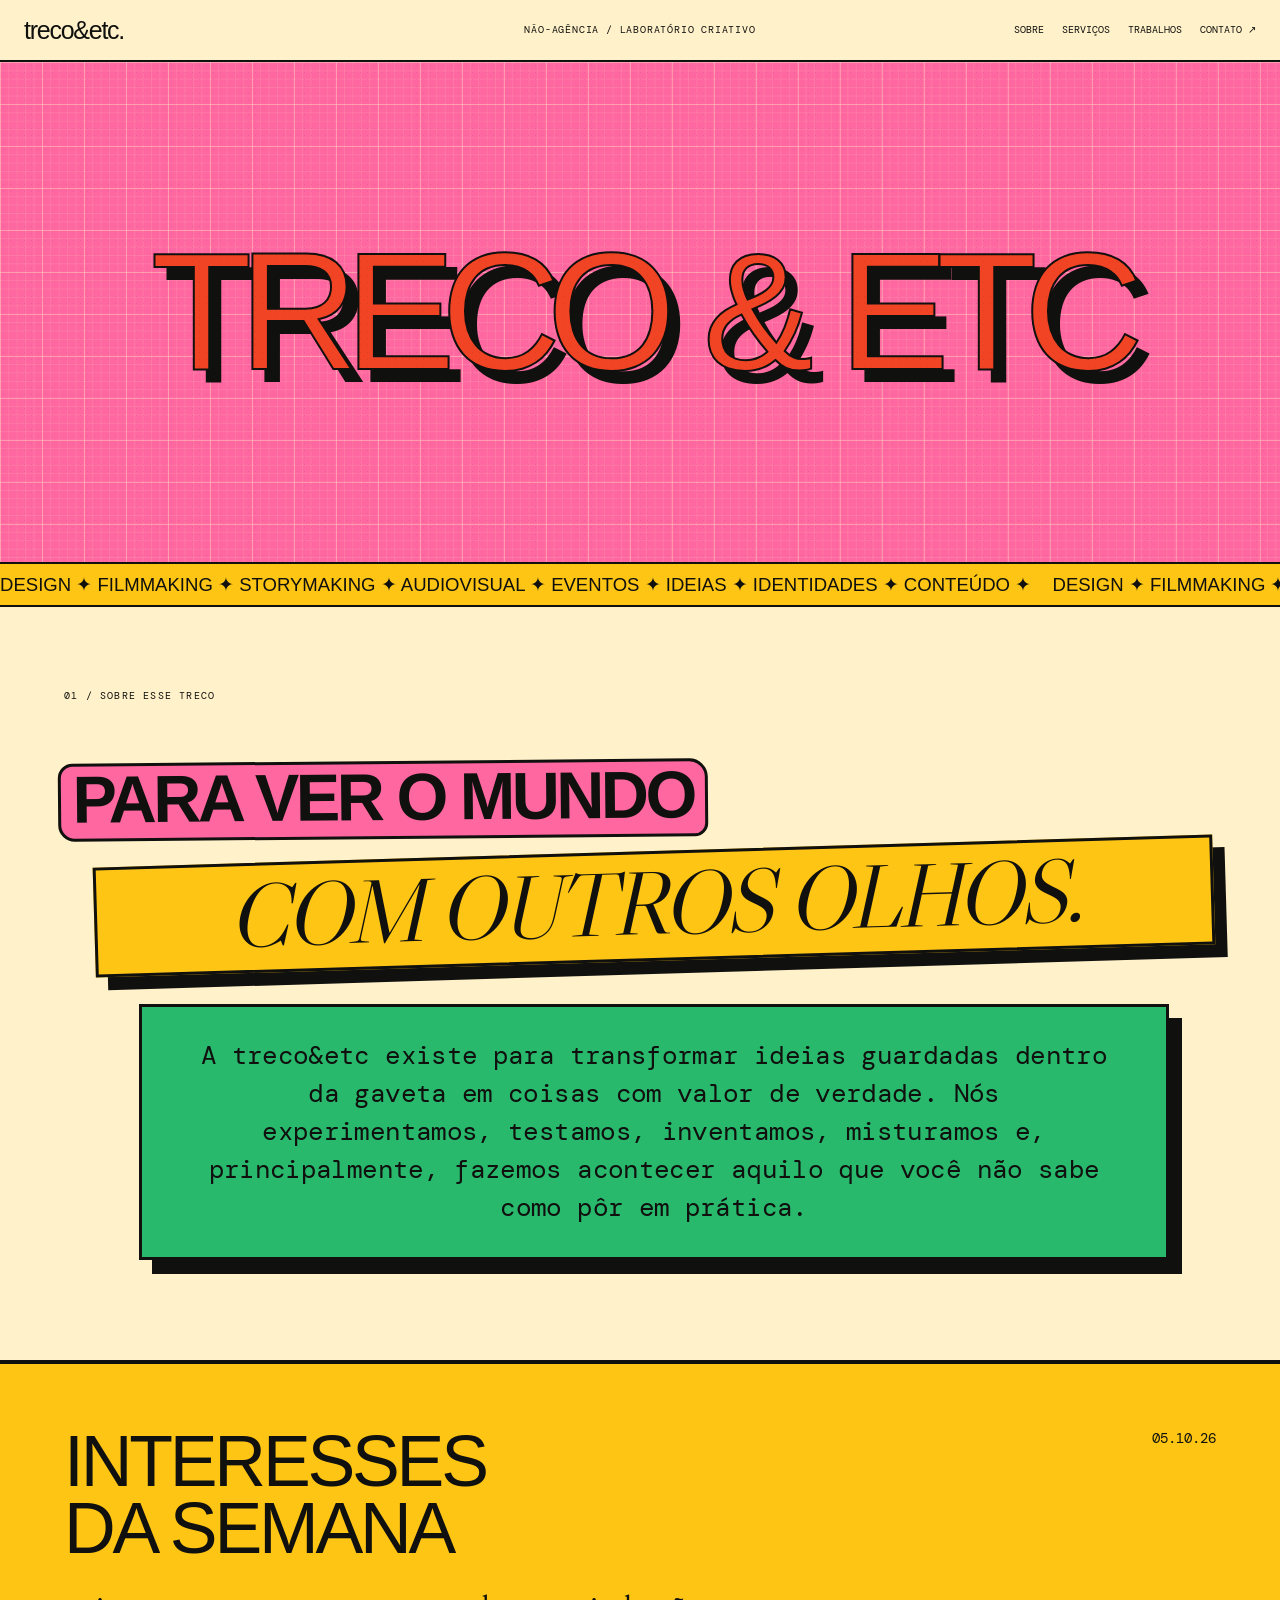
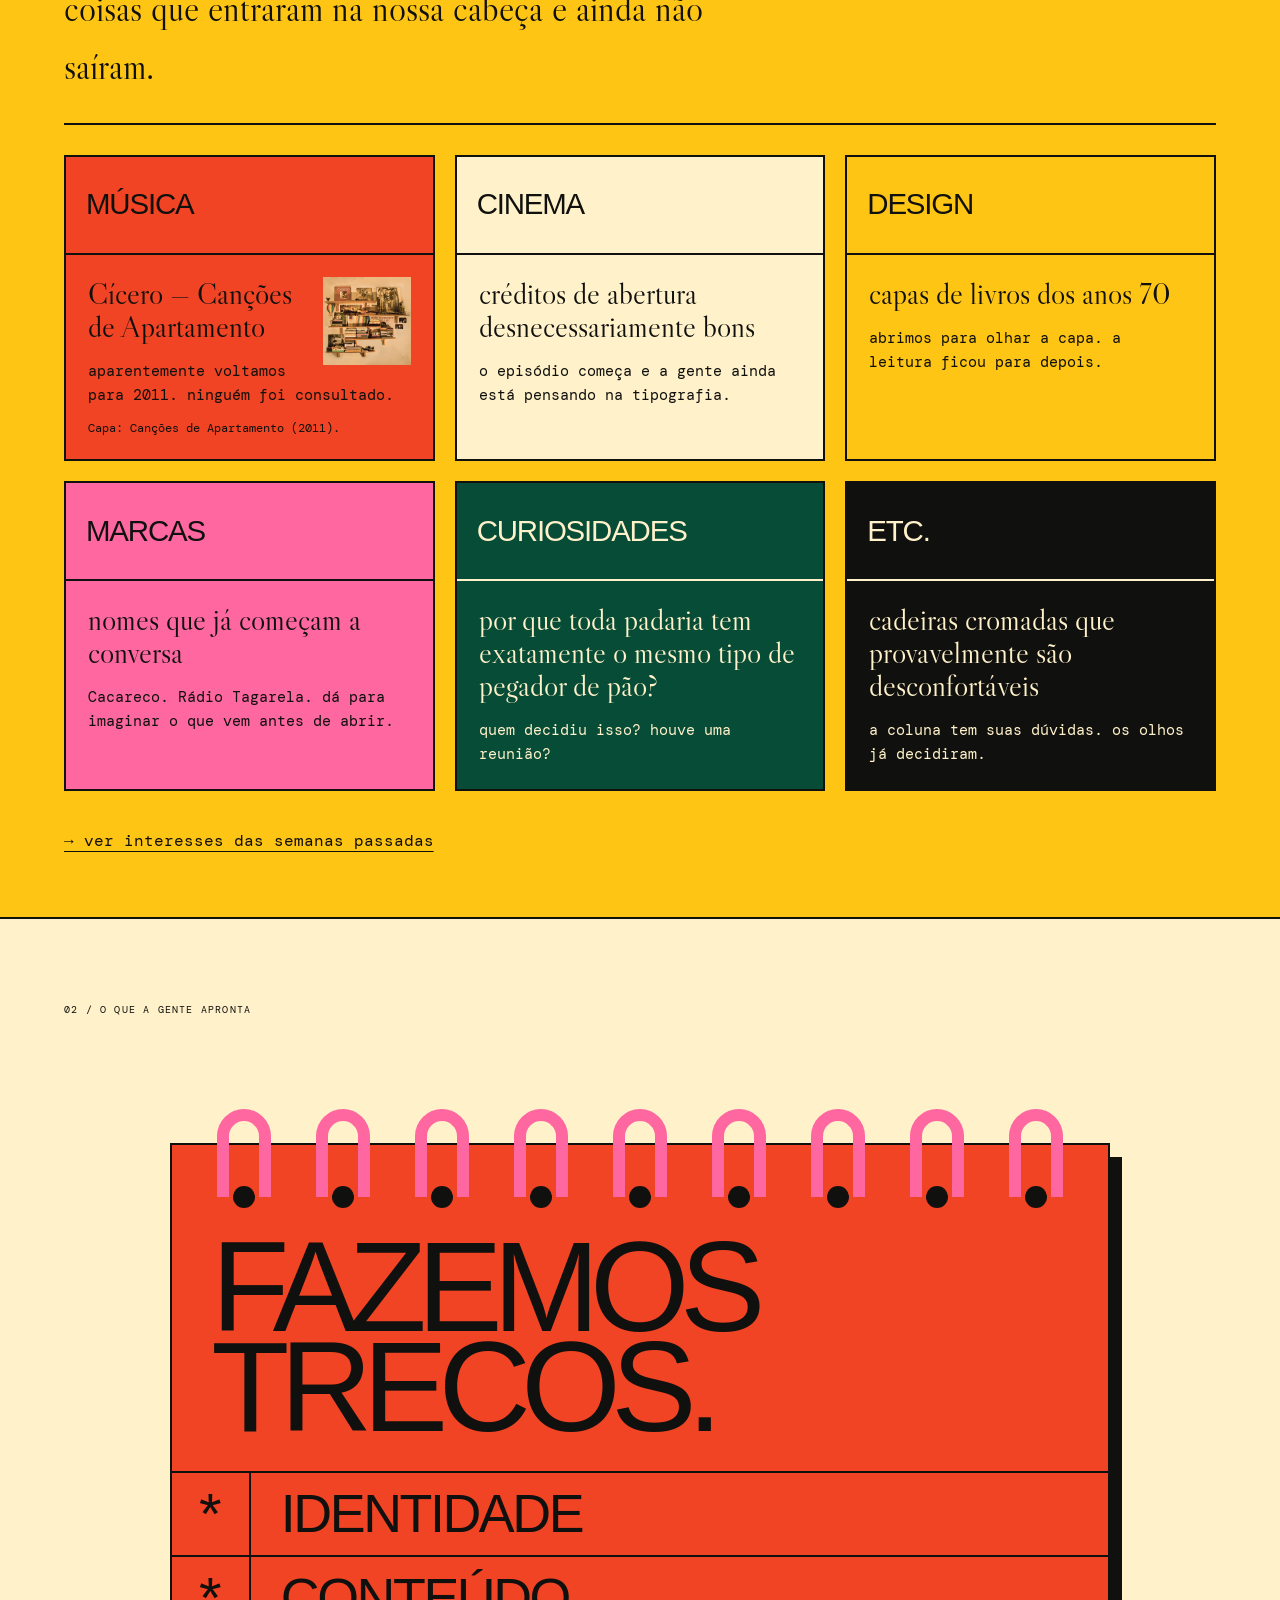
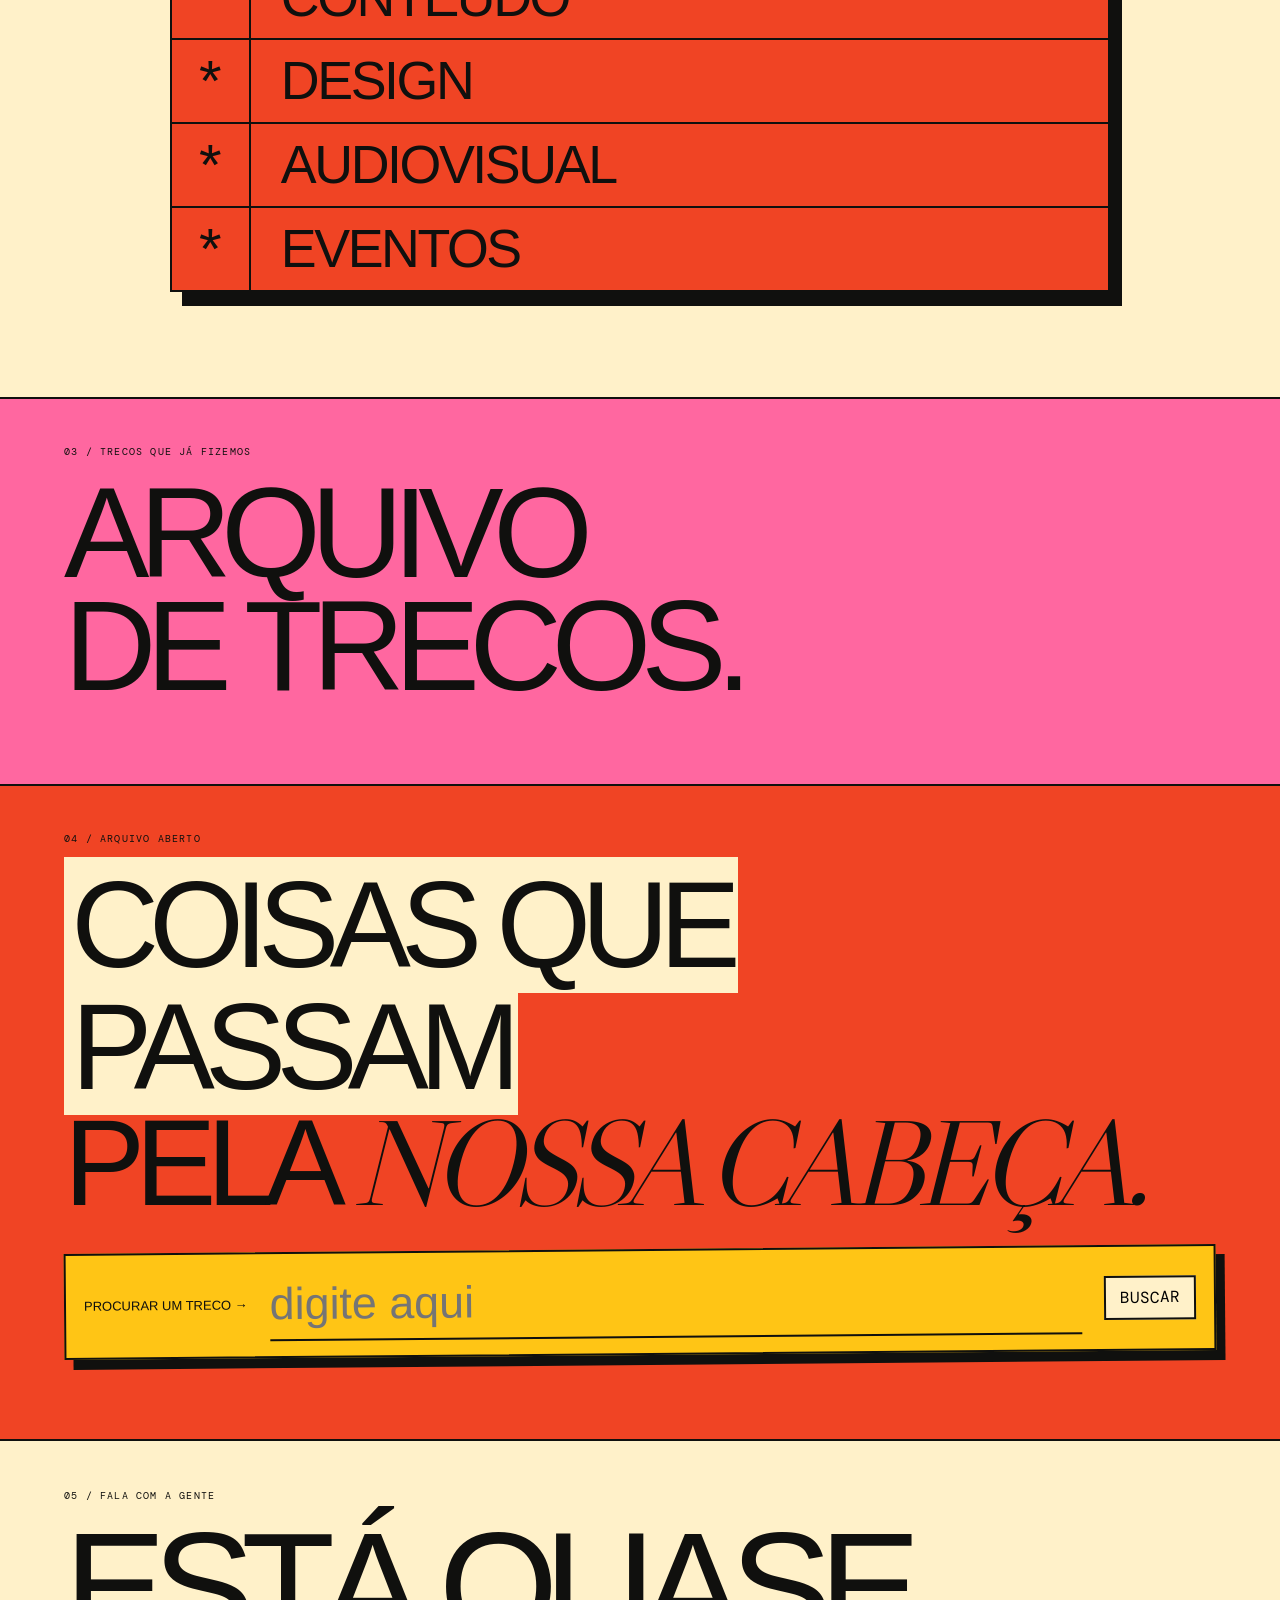
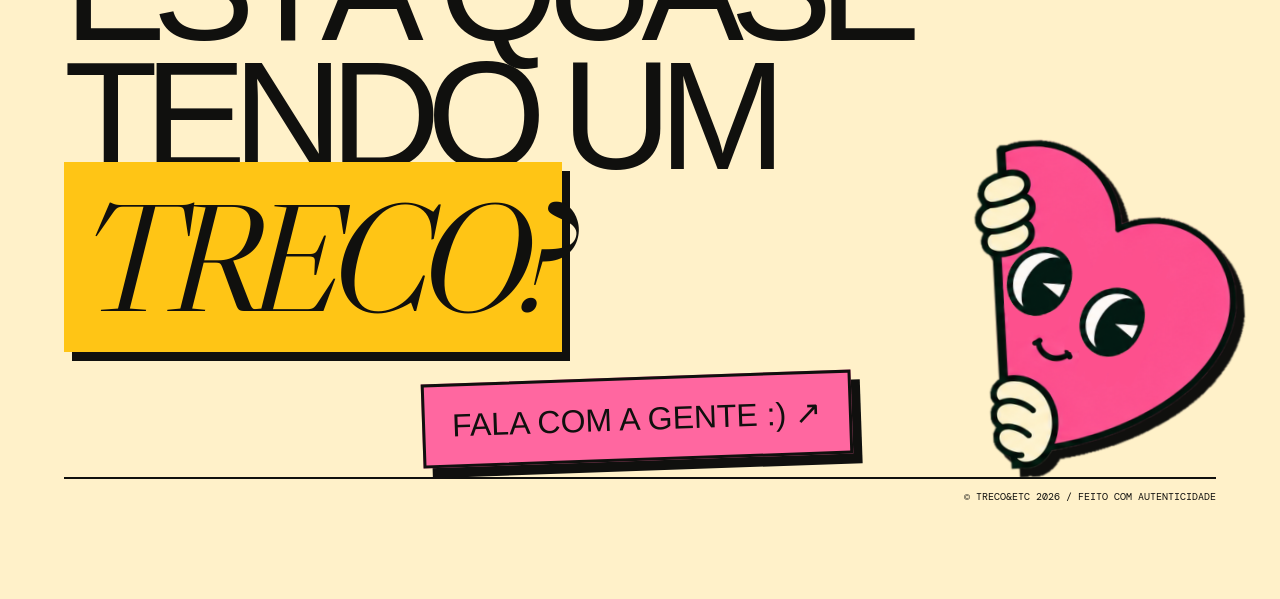
==== index.html @ 282fb55c "Replace Archivo Black with Helvetica across site and generated pages" ====
<!doctype html>
<html lang="pt-BR">
<head>
<meta charset="utf-8">
<meta name="viewport" content="width=device-width,initial-scale=1,viewport-fit=cover">
<title>treco&amp;etc</title>
<link rel="preconnect" href="https://fonts.googleapis.com">
<link rel="preconnect" href="https://fonts.gstatic.com" crossorigin>
<link href="https://fonts.googleapis.com/css2?family=DM+Mono:wght@300;400;500&family=Libre+Caslon+Display:ital@0;1&display=swap" rel="stylesheet">
<style>
:root{
 --cream:#fff1c9; --red:#f04424; --yellow:#ffc515; --pink:#ff67a0;
 --green:#064c37; --ink:#10100e; --white:#fffaf0;
}
*{box-sizing:border-box}
html{scroll-behavior:smooth;background:var(--cream)}
body{margin:0;background:var(--cream);color:var(--ink);font-family:"DM Mono",monospace;overflow-x:hidden}
a{color:inherit}
button,input{font:inherit}
img{display:block;max-width:100%}
::selection{background:var(--pink);color:var(--ink)}

/* grain */
body:after{content:"";position:fixed;inset:0;z-index:999;pointer-events:none;opacity:.045;
background-image:radial-gradient(#000 0.55px,transparent .7px);background-size:6px 6px;mix-blend-mode:multiply}

/* NAV */
.nav{height:62px;position:fixed;z-index:90;left:0;right:0;top:0;background:var(--cream);border-bottom:2px solid var(--ink);
display:grid;grid-template-columns:1fr auto 1fr;align-items:center;padding:0 24px}
.brand{font:25px/1 "Helvetica", Arial, sans-serif;text-decoration:none;letter-spacing:-.05em}
.nav-center{font-size:10px;text-transform:uppercase;letter-spacing:.08em}
.nav-links{justify-self:end;display:flex;gap:18px}
.nav-links a{font-size:10px;text-transform:uppercase;text-decoration:none;border-bottom:1px solid transparent}
.nav-links a:hover{border-color:currentColor}

/* HERO — composição completamente nova, como pôster tipográfico */
.hero{min-height:100svh;padding:105px 4vw 50px;background:var(--red);position:relative;overflow:hidden;border-bottom:2px solid var(--ink)}
.hero-grid{min-height:calc(100svh - 155px);display:grid;grid-template-columns:1.15fr .85fr;gap:2vw;align-items:center}
.hero-copy{position:relative;z-index:3}
.kicker{display:inline-block;background:var(--yellow);border:2px solid var(--ink);padding:7px 10px;font-size:11px;text-transform:uppercase;transform:rotate(-2deg);box-shadow:5px 5px 0 var(--ink)}
.poster-title{margin:25px 0 15px;font:clamp(70px,12vw,190px)/.68 "Helvetica", Arial, sans-serif;letter-spacing:-.09em;text-transform:uppercase}
.poster-title .strip{display:table;background:var(--cream);border:2px solid var(--ink);padding:.02em .07em .055em;box-shadow:9px 10px 0 var(--ink);transform:rotate(-1deg)}
.poster-title .strip:nth-child(2){margin-left:8vw;background:var(--yellow);transform:rotate(1.4deg)}
.poster-title .script{display:block;margin:.18em 0 0 4vw;font:italic clamp(46px,7vw,108px)/.78 "Libre Caslon Display";letter-spacing:-.05em;text-transform:none;color:var(--cream)}
.hero-side{height:75vh;position:relative;display:flex;align-items:flex-end;justify-content:center}
.hero-side:before{content:"";position:absolute;width:min(39vw,540px);aspect-ratio:1;background:var(--pink);border:2px solid var(--ink);border-radius:50%;top:2%;right:0;box-shadow:11px 12px 0 var(--ink)}
.hero-character{position:relative;z-index:3;width:min(39vw,520px);max-height:72vh;object-fit:contain;filter:drop-shadow(8px 10px 0 var(--ink));transform:rotate(3deg)}
.idea-button{position:absolute;z-index:5;left:-4%;bottom:3%;width:145px;aspect-ratio:1;border-radius:50%;border:3px solid var(--ink);background:var(--yellow);
display:grid;place-items:center;text-align:center;font:17px/1 "Helvetica", Arial, sans-serif;text-transform:uppercase;text-decoration:none;transform:rotate(-9deg);box-shadow:8px 9px 0 var(--ink);transition:.2s}
.idea-button:hover{transform:rotate(0) translateY(-5px)}
.idea-button:after{content:"↗";font-size:26px}

/* ticker */
.ticker{overflow:hidden;border-bottom:2px solid var(--ink);background:var(--yellow);padding:12px 0}
.ticker-track{width:max-content;display:flex;gap:35px;animation:ticker 22s linear infinite;font:20px "Helvetica", Arial, sans-serif;text-transform:uppercase}
@keyframes ticker{to{transform:translateX(-50%)}}

/* MANIFESTO — mural assimétrico */
.manifesto{min-height:100svh;background:var(--cream);padding:110px 5vw 80px;position:relative;border-bottom:2px solid var(--ink)}
.section-id{font-size:10px;text-transform:uppercase;letter-spacing:.12em;border-top:2px solid var(--ink);padding-top:8px}
.manifesto-grid{display:grid;grid-template-columns:.9fr 1.1fr;gap:5vw;margin-top:35px;align-items:start}
.manifesto-art{position:sticky;top:100px;min-height:610px}
.burst{position:absolute;width:82%;aspect-ratio:1;left:0;top:3%;background:var(--yellow);
clip-path:polygon(50% 0,59% 25%,76% 7%,75% 32%,100% 23%,81% 45%,100% 56%,76% 59%,91% 83%,66% 72%,61% 100%,49% 77%,32% 100%,34% 72%,5% 85%,23% 59%,0 52%,25% 43%,5% 20%,34% 30%)}
.binoc{position:absolute;z-index:2;width:95%;left:-3%;top:11%;filter:drop-shadow(9px 10px 0 var(--ink));transform:rotate(-3deg)}
.manifesto-copy{padding-top:40px}
.manifesto-copy h2{margin:0;font:clamp(55px,8vw,120px)/.78 "Helvetica", Arial, sans-serif;letter-spacing:-.07em;text-transform:uppercase}
.manifesto-copy h2 span{display:inline;background:var(--pink);box-decoration-break:clone;-webkit-box-decoration-break:clone;padding:0 .06em}
.statement{margin:55px 0 0 9vw;background:white;border:2px solid var(--ink);box-shadow:10px 11px 0 var(--ink);padding:28px;max-width:610px;font-size:clamp(17px,1.7vw,24px);line-height:1.35;transform:rotate(1deg)}
.statement b{font-family:"Helvetica", Arial, sans-serif;font-weight:400}
.sticker{display:inline-block;margin-top:35px;background:var(--green);color:var(--cream);padding:13px 17px;border:2px solid var(--ink);font:14px "Helvetica", Arial, sans-serif;text-transform:uppercase;transform:rotate(-4deg)}

/* SERVICES — catálogo vertical, não cards */
.services{background:var(--green);color:var(--cream);padding:100px 5vw;border-bottom:2px solid var(--ink)}
.services .section-id{border-color:var(--cream)}
.services-head{display:flex;align-items:flex-end;justify-content:space-between;gap:30px;margin:35px 0 55px}
.services-head h2{margin:0;font:clamp(60px,10vw,150px)/.73 "Helvetica", Arial, sans-serif;letter-spacing:-.08em;text-transform:uppercase}
.services-head p{max-width:360px;font-size:13px}
.service-list{border-top:2px solid var(--cream)}
.service-row{display:grid;grid-template-columns:70px 1fr 1fr auto;gap:25px;align-items:center;padding:25px 0;border-bottom:2px solid var(--cream);transition:.2s}
.service-row:hover{padding-left:18px;background:var(--pink);color:var(--ink)}
.service-row .num{font-size:11px}
.service-row h3{margin:0;font:clamp(28px,4vw,58px)/1 "Helvetica", Arial, sans-serif;text-transform:uppercase;letter-spacing:-.04em}
.service-row p{margin:0;font-size:12px;max-width:420px}
.service-row .arr{font:42px "Helvetica", Arial, sans-serif}

/* WORK — grid tipo parede de impressos */
.work{background:var(--pink);padding:100px 5vw 120px;border-bottom:2px solid var(--ink)}
.work-top{display:grid;grid-template-columns:1fr 1fr;gap:30px;align-items:end;margin:35px 0 55px}
.work-top h2{margin:0;font:clamp(65px,10vw,150px)/.74 "Helvetica", Arial, sans-serif;letter-spacing:-.08em;text-transform:uppercase}
.work-top p{max-width:430px;justify-self:end}
.project-wall{display:grid;grid-template-columns:1.15fr .85fr 1fr;gap:28px;align-items:start}
.project{background:var(--cream);border:2px solid var(--ink);box-shadow:9px 10px 0 var(--ink);padding:12px}
.project:nth-child(2){margin-top:95px;transform:rotate(1.3deg)}
.project:nth-child(3){margin-top:20px;transform:rotate(-1deg)}
.project-image{aspect-ratio:4/3;background:var(--yellow);border:2px solid var(--ink);display:grid;place-items:center;font:clamp(35px,6vw,90px) "Helvetica", Arial, sans-serif;overflow:hidden}
.project:nth-child(2) .project-image{background:var(--red)}
.project:nth-child(3) .project-image{background:var(--green);color:var(--cream)}
.project small{display:block;margin:12px 0 7px;text-transform:uppercase}
.project h3{font:29px/1 "Helvetica", Arial, sans-serif;margin:0 0 10px;text-transform:uppercase}
.project p{font-size:11px}

/* EDITORIAL — capa de revista / recortes */
.editorial{background:var(--red);padding:100px 5vw 120px;border-bottom:2px solid var(--ink)}
.editorial-title{margin:35px 0 65px;max-width:1100px;font:clamp(60px,9.5vw,145px)/.76 "Helvetica", Arial, sans-serif;letter-spacing:-.08em;text-transform:uppercase}
.editorial-title .paper{background:var(--cream);padding:0 .06em;box-decoration-break:clone;-webkit-box-decoration-break:clone}
.editorial-title em{font-family:"Libre Caslon Display";font-weight:400;text-transform:none}
.search-box{display:grid;grid-template-columns:auto 1fr auto;align-items:center;gap:15px;background:var(--yellow);border:2px solid var(--ink);box-shadow:9px 10px 0 var(--ink);padding:15px 18px;margin-bottom:60px;transform:rotate(-.5deg)}
.search-box label{font:13px "Helvetica", Arial, sans-serif;text-transform:uppercase}
.search-box input{min-width:0;background:transparent;border:0;border-bottom:2px solid var(--ink);outline:0;font:clamp(24px,3.5vw,50px) "Helvetica", Arial, sans-serif;color:var(--ink)}
.search-box button{border:2px solid var(--ink);background:var(--cream);padding:10px 14px;cursor:pointer}
.notes{display:grid;grid-template-columns:repeat(2,1fr);gap:35px}
.note{background:var(--cream);border:2px solid var(--ink);box-shadow:8px 9px 0 var(--ink);padding:28px;min-height:230px}
.note:nth-child(2){transform:translateY(45px) rotate(1deg);background:white}
.note:nth-child(3){transform:rotate(-1deg)}
.note:nth-child(4){transform:translateY(45px)}
.note small{text-transform:uppercase}
.note h3{font:clamp(27px,3.5vw,48px)/.95 "Helvetica", Arial, sans-serif;letter-spacing:-.04em;margin:18px 0}
.note p{font-size:12px}

/* CONTACT — tela final simples e teatral */
.contact{min-height:100svh;background:var(--cream);padding:100px 5vw 50px;position:relative;overflow:hidden}
.contact h2{position:relative;z-index:3;margin:35px 0 0;max-width:1000px;font:clamp(70px,12vw,180px)/.7 "Helvetica", Arial, sans-serif;letter-spacing:-.09em;text-transform:uppercase}
.contact h2 em{font-family:"Libre Caslon Display";font-weight:400;text-transform:none;background:var(--yellow);padding:0 .06em;box-shadow:8px 9px 0 var(--ink)}
.contact-character{position:absolute;width:min(31vw,420px);right:-1vw;bottom:0;filter:drop-shadow(8px 9px 0 var(--ink));transform:rotate(-3deg)}
.contact-link{position:relative;z-index:5;display:inline-block;margin:80px 0 0 28vw;background:var(--pink);border:3px solid var(--ink);box-shadow:9px 10px 0 var(--ink);padding:20px 27px;font:clamp(20px,2.5vw,35px) "Helvetica", Arial, sans-serif;text-transform:uppercase;text-decoration:none;transform:rotate(-2deg);transition:.2s}
.contact-link:hover{transform:rotate(0) translateY(-5px)}
.footerline{position:absolute;left:5vw;right:5vw;bottom:25px;border-top:2px solid var(--ink);padding-top:10px;display:flex;justify-content:space-between;font-size:10px;text-transform:uppercase}

/* RESPONSIVE */
@media(max-width:900px){
 .nav{grid-template-columns:1fr auto}.nav-center{display:none}.nav-links a:not(:last-child){display:none}
 .hero{padding-top:90px}.hero-grid{grid-template-columns:1fr;align-items:start}.hero-side{height:46vh;margin-top:-4vh}
 .hero-side:before{width:62vw;right:5vw}.hero-character{width:min(66vw,500px)}
 .idea-button{left:3vw;bottom:8%}
 .manifesto-grid{grid-template-columns:1fr}.manifesto-art{position:relative;top:auto;min-height:440px}.burst{width:65%;left:18%}.binoc{width:75%;left:12%}
 .manifesto-copy{padding-top:0}.statement{margin-left:6vw}
 .services-head{display:block}.services-head p{margin-top:25px}
 .service-row{grid-template-columns:45px 1fr auto}.service-row p{display:none}
 .project-wall{grid-template-columns:1fr 1fr}.project:nth-child(2){margin-top:55px}.project:nth-child(3){margin-top:0}
 .contact-character{width:38vw}
}
@media(max-width:600px){
 .nav{height:56px;padding:0 16px}.brand{font-size:21px}
 .hero{padding:82px 16px 30px}.poster-title{font-size:21vw}.poster-title .strip:nth-child(2){margin-left:4vw}.poster-title .script{font-size:13vw}
 .hero-side{height:44vh}.hero-side:before{width:78vw}.hero-character{width:82vw}.idea-button{width:105px;font-size:13px}
 .ticker-track{font-size:15px}
 .manifesto,.services,.work,.editorial,.contact{padding-left:18px;padding-right:18px}
 .manifesto{padding-top:80px}.manifesto-art{min-height:330px}.burst{width:78%;left:12%}.binoc{width:92%;left:2%}
 .manifesto-copy h2{font-size:16vw}.statement{margin:35px 0 0 4vw;padding:20px;font-size:15px}
 .services{padding-top:80px}.services-head h2{font-size:18vw}.service-row{grid-template-columns:35px 1fr auto;padding:19px 0}.service-row h3{font-size:9vw}
 .work{padding-top:80px}.work-top{grid-template-columns:1fr}.work-top h2{font-size:19vw}.work-top p{justify-self:start}
 .project-wall{grid-template-columns:1fr}.project,.project:nth-child(2),.project:nth-child(3){margin:0 0 25px;transform:none}
 .editorial{padding-top:80px}.editorial-title{font-size:17vw}.search-box{grid-template-columns:1fr}.search-box input{font-size:26px}.search-box button{justify-self:start}
 .notes{grid-template-columns:1fr}.note,.note:nth-child(2),.note:nth-child(3),.note:nth-child(4){transform:none;min-height:0}
 .contact{padding-top:80px;min-height:850px}.contact h2{font-size:20vw}.contact-character{width:55vw;right:-8vw;bottom:35px}
 .contact-link{margin:100px 0 0 0;max-width:65%;font-size:21px}
 .footerline{right:auto;display:block}.footerline span:last-child{display:none}
}

/* V2 — novo título principal */
.brand-poster .strip:nth-child(2){
  margin-left:8vw;
}
@media(max-width:600px){
  .brand-poster{font-size:22vw}
  .brand-poster .strip:nth-child(2){margin-left:5vw}
}


/* =========================================================
   V3 — REFINAMENTO DE LEGIBILIDADE E ESPAÇAMENTO
   ========================================================= */

/* Ritmo tipográfico geral */
p{line-height:1.55}
.section-id{line-height:1.35}
.kicker{line-height:1.25;max-width:430px}

/* HERO */
.hero{
  padding-top:clamp(100px,12vh,135px);
  padding-bottom:clamp(55px,8vh,90px);
}
.hero-grid{
  gap:clamp(32px,5vw,80px);
  align-items:center;
}
.poster-title{
  line-height:.76!important;
  margin:clamp(30px,5vh,55px) 0 20px;
}
.poster-title .strip{
  line-height:.86;
  padding:.035em .09em .075em;
}
.brand-poster .strip:nth-child(2){
  margin-top:.09em;
}
.hero-side{
  min-height:620px;
  height:min(76vh,760px);
}
.hero-character{
  max-height:68vh;
}
.idea-button{
  bottom:1%;
}

/* MANIFESTO */
.manifesto{
  padding-top:clamp(105px,12vh,145px);
  padding-bottom:clamp(95px,12vh,140px);
}
.manifesto-grid{
  gap:clamp(55px,7vw,110px);
  margin-top:48px;
}
.manifesto-copy{
  padding-top:55px;
}
.manifesto-copy h2{
  line-height:.86;
}
.statement{
  margin-top:clamp(60px,8vh,95px);
  line-height:1.5;
}
.sticker{
  margin-top:48px;
  line-height:1.2;
}

/* SERVIÇOS */
.services{
  padding-top:clamp(105px,12vh,145px);
  padding-bottom:clamp(105px,12vh,145px);
}
.services-head{
  margin-top:45px;
  margin-bottom:70px;
  gap:55px;
}
.services-head h2{
  line-height:.8;
}
.services-head p{
  line-height:1.6;
}
.service-row{
  min-height:112px;
  padding:28px 0;
}
.service-row h3{
  line-height:1.05;
}
.service-row p{
  line-height:1.55;
}

/* PORTFÓLIO */
.work{
  padding-top:clamp(105px,12vh,145px);
  padding-bottom:clamp(120px,14vh,170px);
}
.work-top{
  margin-top:45px;
  margin-bottom:70px;
  gap:55px;
}
.work-top h2{
  line-height:.8;
}
.work-top p{
  line-height:1.6;
}
.project-wall{
  gap:clamp(28px,3vw,48px);
}
.project{
  padding:14px;
}
.project small{
  line-height:1.35;
  margin-top:15px;
}
.project h3{
  line-height:1.08;
  margin-top:10px;
  margin-bottom:14px;
}
.project p{
  line-height:1.55;
}

/* EDITORIAL */
.editorial{
  padding-top:clamp(105px,12vh,145px);
  padding-bottom:clamp(120px,14vh,170px);
}
.editorial-title{
  line-height:.82;
  margin-top:45px;
  margin-bottom:75px;
}
.editorial-title .paper{
  line-height:.92;
}
.search-box{
  margin-bottom:75px;
  gap:22px;
}
.search-box input{
  line-height:1.15;
  padding:7px 0;
}
.notes{
  gap:clamp(35px,4vw,60px);
  align-items:start;
}
.note{
  padding:32px;
  min-height:260px;
}
.note small{
  line-height:1.35;
}
.note h3{
  line-height:1.02;
  margin:22px 0 18px;
}
.note p{
  line-height:1.6;
}

/* CONTATO */
.contact{
  padding-top:clamp(105px,12vh,145px);
  padding-bottom:100px;
}
.contact h2{
  line-height:.76;
  margin-top:50px;
  max-width:min(1050px,78vw);
}
.contact h2 em{
  line-height:.9;
}
.contact-character{
  right:-2vw;
  bottom:55px;
  max-height:58vh;
  object-fit:contain;
}
.contact-link{
  margin-top:clamp(95px,12vh,145px);
  line-height:1.1;
}
.footerline{
  bottom:22px;
  gap:25px;
  line-height:1.4;
}

/* TABLET */
@media(max-width:900px){
  .hero-grid{gap:25px}
  .hero-side{
    min-height:430px;
    height:48vh;
    margin-top:10px;
  }
  .manifesto-grid{gap:35px}
  .manifesto-copy{padding-top:15px}
  .statement{margin-top:45px}
  .services-head,.work-top{gap:30px}
  .contact h2{max-width:92%}
  .contact-character{max-height:42vh}
}

/* MOBILE — remove dependência de sobreposições */
@media(max-width:600px){
  .hero{
    min-height:auto;
    padding-top:90px;
    padding-bottom:55px;
  }
  .hero-grid{
    min-height:auto;
    gap:35px;
  }
  .kicker{
    max-width:88%;
    font-size:10px;
  }
  .poster-title{
    margin-top:32px;
    line-height:.82!important;
  }
  .poster-title .strip{
    line-height:.92;
    box-shadow:4px 5px 0 var(--ink);
  }
  .brand-poster .strip:nth-child(2){
    margin-left:3vw;
    margin-top:.12em;
  }
  .hero-side{
    height:auto;
    min-height:390px;
    margin:0;
    padding:35px 0 110px;
  }
  .hero-side:before{
    top:20px;
  }
  .hero-character{
    width:min(82vw,430px);
    max-height:360px;
  }
  .idea-button{
    left:8px;
    bottom:5px;
  }

  .manifesto{
    min-height:auto;
    padding-top:85px;
    padding-bottom:95px;
  }
  .manifesto-grid{
    margin-top:35px;
    gap:25px;
  }
  .manifesto-art{
    min-height:310px;
  }
  .manifesto-copy{
    padding-top:20px;
  }
  .manifesto-copy h2{
    font-size:15vw;
    line-height:.92;
  }
  .statement{
    margin:42px 0 0;
    padding:22px;
    font-size:15px;
    line-height:1.55;
  }
  .sticker{
    margin-top:38px;
  }

  .services,.work,.editorial{
    padding-top:85px;
    padding-bottom:100px;
  }
  .services-head{
    margin:38px 0 55px;
  }
  .services-head h2{
    line-height:.86;
  }
  .services-head p{
    margin-top:32px;
  }
  .service-row{
    min-height:90px;
    padding:23px 0;
    gap:13px;
  }
  .service-row h3{
    font-size:8.5vw;
    line-height:1.05;
  }

  .work-top{
    margin:38px 0 55px;
    gap:28px;
  }
  .work-top h2{
    line-height:.85;
  }
  .project-wall{
    gap:0;
  }
  .project{
    margin-bottom:34px!important;
  }
  .project h3{
    font-size:27px;
  }

  .editorial-title{
    font-size:16vw;
    line-height:.88;
    margin:38px 0 55px;
  }
  .search-box{
    margin-bottom:60px;
    padding:18px;
    gap:16px;
  }
  .search-box label{
    line-height:1.3;
  }
  .notes{
    gap:30px;
  }
  .note{
    padding:24px;
    min-height:auto;
  }

  .contact{
    min-height:900px;
    padding-top:85px;
    padding-bottom:110px;
  }
  .contact h2{
    font-size:18vw;
    line-height:.82;
    max-width:100%;
    margin-top:42px;
  }
  .contact-character{
    width:min(52vw,290px);
    max-height:330px;
    right:-8vw;
    bottom:55px;
  }
  .contact-link{
    margin:90px 0 0;
    max-width:68%;
    padding:18px 20px;
    line-height:1.15;
  }
  .footerline{
    bottom:18px;
    max-width:60%;
  }
}


/* =========================================================
   V5 — TIPOGRAFIA, ENTRELINHA E IMAGEM DO MANIFESTO
   ========================================================= */

/* Entrelinha segura em todos os elementos textuais */
body{line-height:1.45}
p{line-height:1.62!important}
a,button,label,input,small{line-height:1.3}
.kicker{line-height:1.35!important}
.section-id{line-height:1.45!important}
.poster-title{line-height:.86!important}
.poster-title .strip{line-height:.96!important}
.ticker-track{line-height:1.15!important}

.manifesto-copy h2{
  line-height:1!important;
  letter-spacing:-.055em!important;
}
.vision-title{
  display:flex;
  flex-direction:column;
  align-items:flex-start;
  gap:clamp(17px,2.2vw,32px);
  overflow:visible;
}
.vision-title .vision-main{
  display:inline-block;
  background:var(--pink);
  padding:.06em .09em .1em;
  line-height:1!important;
  box-decoration-break:clone;
  -webkit-box-decoration-break:clone;
}
.vision-title .vision-alt{
  display:block;
  margin-left:clamp(18px,4vw,62px);
  font-family:"Libre Caslon Display",serif;
  font-style:italic;
  font-weight:400;
  font-size:.82em;
  line-height:1.08;
  letter-spacing:-.035em;
  text-transform:none;
  background:var(--yellow);
  padding:.03em .12em .11em;
  border:2px solid var(--ink);
  box-shadow:7px 8px 0 var(--ink);
  transform:rotate(-1.2deg);
}
.statement{line-height:1.62!important}
.sticker{line-height:1.3!important}

/* Binóculo maior, preservando espaço de leitura */
.manifesto-grid{grid-template-columns:1.02fr .98fr!important}
.manifesto-art{min-height:660px!important}
.binoc{
  width:108%!important;
  max-width:none!important;
  left:-8%!important;
  top:8%!important;
}
.burst{width:88%!important;left:2%!important}

/* Serviços */
.services-head h2{line-height:.88!important}
.services-head p{line-height:1.65!important}
.service-row h3{line-height:1.12!important}
.service-row p{line-height:1.6!important}

/* Trabalhos */
.work-top h2{line-height:.88!important}
.work-top p{line-height:1.65!important}
.project small{line-height:1.45!important}
.project h3{line-height:1.15!important}
.project p{line-height:1.62!important}

/* Editorial */
.editorial-title{line-height:.9!important}
.editorial-title .paper{line-height:1!important}
.search-box label{line-height:1.4!important}
.search-box input{line-height:1.25!important}
.note small{line-height:1.45!important}
.note h3{line-height:1.12!important}
.note p{line-height:1.62!important}

/* Contato */
.contact h2{line-height:.84!important}
.contact h2 em{line-height:1!important}
.contact-link{line-height:1.2!important}
.footerline{line-height:1.5!important}

/* Tablet */
@media(max-width:900px){
  .manifesto-grid{grid-template-columns:1fr!important}
  .manifesto-art{min-height:500px!important}
  .binoc{width:88%!important;left:6%!important;top:6%!important}
  .burst{width:70%!important;left:15%!important}
  .vision-title{gap:22px}
  .vision-title .vision-alt{margin-left:7vw}
}

/* Mobile */
@media(max-width:600px){
  body{line-height:1.5}
  p{line-height:1.65!important}
  .poster-title{line-height:.92!important}
  .poster-title .strip{line-height:1!important}

  .manifesto-art{min-height:375px!important}
  .binoc{
    width:104%!important;
    left:-2%!important;
    top:3%!important;
  }
  .burst{width:82%!important;left:9%!important}

  .manifesto-copy h2{
    font-size:14.5vw!important;
    line-height:1!important;
    letter-spacing:-.045em!important;
  }
  .vision-title{
    gap:18px;
  }
  .vision-title .vision-main{
    padding:.07em .08em .11em;
  }
  .vision-title .vision-alt{
    font-size:.78em;
    line-height:1.12;
    margin-left:4vw;
    max-width:92%;
    padding:.08em .12em .14em;
    box-shadow:5px 6px 0 var(--ink);
  }

  .services-head h2,.work-top h2{line-height:.92!important}
  .service-row h3{line-height:1.12!important}
  .editorial-title{line-height:.94!important}
  .note h3{line-height:1.16!important}
  .contact h2{line-height:.9!important}
  .contact-link{line-height:1.22!important}
}


/* =========================================================
   V6 — NOVA PORTA DE ENTRADA / HERO TRECO
   Construção inspirada em pôsteres editoriais, tipografia
   display, colagem gráfica e color blocking.
   ========================================================= */
.sr-only{position:absolute!important;width:1px!important;height:1px!important;padding:0!important;margin:-1px!important;overflow:hidden!important;clip:rect(0,0,0,0)!important;white-space:nowrap!important;border:0!important}

.hero-v6{
  min-height:100svh!important;
  padding:62px 0 0!important;
  background:var(--yellow)!important;
  color:var(--ink);
  border-bottom:2px solid var(--ink);
  overflow:hidden;
  position:relative;
}
.hero-v6:before{
  content:"";
  position:absolute;inset:62px 0 0;
  pointer-events:none;
  opacity:.11;
  background:
    radial-gradient(circle at 20% 25%,var(--red) 0 2px,transparent 2.5px) 0 0/24px 24px,
    linear-gradient(110deg,transparent 0 47%,rgba(0,0,0,.06) 48% 49%,transparent 50%);
}
.hero-v6-top,.hero-v6-bottom{
  position:relative;z-index:5;
  display:grid;
  align-items:center;
  text-transform:uppercase;
  font-size:10px;
  letter-spacing:.06em;
}
.hero-v6-top{
  min-height:58px;
  grid-template-columns:1fr 1fr 1fr;
  padding:10px 3vw;
  border-bottom:2px solid var(--ink);
  background:var(--cream);
}
.hero-v6-tagline{text-align:center;font-weight:500;line-height:1.25!important}
.hero-v6-contact{justify-self:end;text-decoration:none;border-bottom:1px solid var(--ink);padding-bottom:2px}

.hero-v6-stage{
  position:relative;
  min-height:calc(100svh - 182px);
  display:grid;
  place-items:center;
  isolation:isolate;
}
.hero-v6-stage:before{
  content:"";
  position:absolute;
  width:32vw;height:32vw;min-width:320px;min-height:320px;
  border-radius:50%;
  background:var(--pink);
  left:-8vw;bottom:-12vw;
  border:3px solid var(--ink);
  z-index:-2;
}
.hero-v6-stage:after{
  content:"";
  position:absolute;
  width:28vw;height:28vw;min-width:280px;min-height:280px;
  background:var(--green);
  right:-7vw;top:-9vw;
  transform:rotate(18deg);
  border:3px solid var(--ink);
  z-index:-2;
}

.hero-v6-wordmark{
  position:relative;
  width:94vw;
  height:clamp(250px,39vw,590px);
  display:grid;
  place-items:center;
  z-index:2;
}
.type-layer{
  position:absolute;
  width:100%;
  text-align:center;
  white-space:nowrap;
  text-transform:uppercase;
  letter-spacing:-.085em;
  line-height:.8!important;
  transform-origin:center;
  animation-duration:8s;
  animation-iteration-count:infinite;
  animation-timing-function:steps(1,end);
  opacity:0;
}
.type-a{
  font-family:"Helvetica", Arial, sans-serif;
  font-size:clamp(70px,13.7vw,220px);
  color:var(--red);
  -webkit-text-stroke:2px var(--ink);
  text-shadow:12px 13px 0 var(--ink);
  animation-name:typeA;
}
.type-b{
  font-family:"Libre Caslon Display",serif;
  font-style:italic;
  font-weight:400;
  font-size:clamp(76px,14.3vw,230px);
  letter-spacing:-.07em;
  color:var(--cream);
  -webkit-text-stroke:3px var(--ink);
  text-shadow:10px 11px 0 var(--pink);
  animation-name:typeB;
}
.type-c{
  font-family:"DM Mono",monospace;
  font-weight:500;
  font-size:clamp(60px,11.8vw,190px);
  letter-spacing:-.11em;
  color:var(--green);
  -webkit-text-stroke:2px var(--ink);
  text-shadow:13px 13px 0 var(--cream);
  transform:skew(-8deg) scaleY(1.25);
  animation-name:typeC;
}
.type-d{
  font-family:"Helvetica", Arial, sans-serif;
  font-size:clamp(66px,12.7vw,205px);
  color:var(--pink);
  -webkit-text-stroke:3px var(--ink);
  text-shadow:-10px 11px 0 var(--red);
  transform:rotate(-2deg) scaleX(.96);
  animation-name:typeD;
}
@keyframes typeA{0%,24.99%{opacity:1}25%,100%{opacity:0}}
@keyframes typeB{0%,24.99%{opacity:0}25%,49.99%{opacity:1}50%,100%{opacity:0}}
@keyframes typeC{0%,49.99%{opacity:0}50%,74.99%{opacity:1}75%,100%{opacity:0}}
@keyframes typeD{0%,74.99%{opacity:0}75%,100%{opacity:1}}

.hero-v6-object{
  position:absolute;z-index:3;
  border:2px solid var(--ink);
  padding:9px 13px;
  font:12px/1 "Helvetica", Arial, sans-serif;
  text-transform:uppercase;
  box-shadow:5px 6px 0 var(--ink);
}
.object-one{left:7vw;top:15%;background:var(--cream);transform:rotate(-8deg)}
.object-two{right:8vw;top:20%;background:var(--pink);transform:rotate(7deg)}
.object-three{left:14vw;bottom:15%;background:var(--green);color:var(--cream);transform:rotate(5deg)}
.object-four{right:17vw;bottom:13%;background:var(--red);transform:rotate(-6deg)}
.spark{position:absolute;z-index:1;font-family:"Helvetica", Arial, sans-serif;line-height:1}
.spark-a{font-size:54px;left:3vw;top:32%;color:var(--green);transform:rotate(13deg)}
.spark-b{font-size:34px;right:4vw;top:38%;color:var(--red)}
.spark-c{font-size:42px;left:33vw;bottom:6%;color:var(--pink)}
.spark-d{font-size:28px;right:34vw;top:8%;color:var(--cream);-webkit-text-stroke:1.5px var(--ink)}

.hero-v6-idea{
  position:absolute;z-index:6;
  right:4vw;bottom:4%;
  width:128px;aspect-ratio:1;
  border-radius:50%;
  border:3px solid var(--ink);
  background:var(--cream);
  color:var(--ink);
  display:grid;place-content:center;
  gap:7px;text-align:center;
  text-decoration:none;
  font:14px/1.02 "Helvetica", Arial, sans-serif;
  text-transform:uppercase;
  box-shadow:8px 9px 0 var(--ink);
  transform:rotate(8deg);
  transition:.2s ease;
}
.hero-v6-idea b{font-size:23px}
.hero-v6-idea:hover{transform:rotate(0) translateY(-6px);background:var(--pink)}

.hero-v6-bottom{
  min-height:62px;
  grid-template-columns:1fr 1.5fr 1fr;
  padding:10px 3vw;
  border-top:2px solid var(--ink);
  background:var(--cream);
}
.hero-v6-bottom span:nth-child(2){text-align:center}
.hero-v6-bottom span:last-child{text-align:right}

/* Evita que regras antigas do hero interfiram */
.hero-v6 .hero-grid,.hero-v6 .hero-copy,.hero-v6 .hero-side,.hero-v6 .poster-title,.hero-v6 .kicker,.hero-v6 .idea-button{all:unset}

@media(max-width:900px){
  .hero-v6-top{grid-template-columns:1fr 1fr}
  .hero-v6-tagline{text-align:right}
  .hero-v6-contact{display:none}
  .hero-v6-stage{min-height:calc(100svh - 180px)}
  .hero-v6-wordmark{width:96vw;height:48vw;min-height:300px}
  .type-a{font-size:14.2vw}.type-b{font-size:14.8vw}.type-c{font-size:12vw}.type-d{font-size:13.2vw}
  .object-one{top:13%;left:5vw}.object-two{top:17%;right:5vw}
  .object-three{bottom:13%;left:8vw}.object-four{bottom:12%;right:19vw}
  .hero-v6-bottom{grid-template-columns:1fr 1fr}
  .hero-v6-bottom span:nth-child(2){display:none}
}

@media(max-width:600px){
  .hero-v6{padding-top:56px!important}
  .hero-v6-top{min-height:66px;padding:10px 16px;gap:15px}
  .hero-v6-index{font-size:9px}
  .hero-v6-tagline{font-size:9px}
  .hero-v6-stage{
    min-height:calc(100svh - 180px);
    padding:55px 0 110px;
    align-content:center;
  }
  .hero-v6-stage:before{width:78vw;height:78vw;left:-34vw;bottom:-12vw}
  .hero-v6-stage:after{width:72vw;height:72vw;right:-36vw;top:-14vw}
  .hero-v6-wordmark{
    width:100vw;
    height:54vw;
    min-height:220px;
  }
  .type-layer{white-space:normal;padding:0 10px}
  .type-a{font-size:19vw;line-height:.82!important;text-shadow:7px 8px 0 var(--ink)}
  .type-b{font-size:18.5vw;line-height:.82!important;text-shadow:7px 8px 0 var(--pink)}
  .type-c{font-size:15.8vw;line-height:.9!important;text-shadow:7px 8px 0 var(--cream);transform:skew(-6deg) scaleY(1.18)}
  .type-d{font-size:17vw;line-height:.84!important;text-shadow:-6px 7px 0 var(--red)}
  .hero-v6-object{font-size:9px;padding:7px 9px;box-shadow:3px 4px 0 var(--ink)}
  .object-one{left:6vw;top:8%}.object-two{right:6vw;top:14%}
  .object-three{left:8vw;bottom:15%}.object-four{right:8vw;bottom:21%}
  .spark-a{font-size:34px;top:29%}.spark-b{font-size:25px;top:34%}.spark-c{font-size:30px}.spark-d{font-size:21px;right:22vw}
  .hero-v6-idea{width:103px;right:16px;bottom:4%;font-size:11px;box-shadow:5px 6px 0 var(--ink)}
  .hero-v6-bottom{min-height:58px;padding:10px 16px;font-size:8px}
}
@media(prefers-reduced-motion:reduce){
  .type-layer{animation:none!important;opacity:0}
  .type-a{opacity:1}
}


/* =========================================================
   V7 — HERO / MESA DE RECORTE DIGITAL
   Todos os objetos abaixo são elementos HTML/CSS separados.
   ========================================================= */
.craft-hero{
  min-height:100svh!important;padding:62px 0 0!important;
  background:var(--pink)!important;color:var(--ink);
  overflow:hidden;border-bottom:2px solid var(--ink);position:relative;
}
.craft-meta,.craft-footer{
  height:58px;padding:0 3vw;display:grid;grid-template-columns:1fr 1.4fr 1fr;
  align-items:center;background:var(--cream);border-bottom:2px solid var(--ink);
  position:relative;z-index:20;font-size:10px;letter-spacing:.055em;text-transform:uppercase;
}
.craft-meta span:nth-child(2){text-align:center}
.craft-meta a{justify-self:end;text-decoration:none;border-bottom:1px solid}
.craft-footer{border-top:2px solid var(--ink);border-bottom:0}
.craft-footer span:nth-child(2){text-align:center}.craft-footer span:last-child{text-align:right}

.cutting-mat{
  height:calc(100svh - 178px);min-height:590px;position:relative;overflow:hidden;
  background-color:#ff67a0;
  background-image:
    linear-gradient(rgba(255,241,201,.32) 1px,transparent 1px),
    linear-gradient(90deg,rgba(255,241,201,.32) 1px,transparent 1px),
    linear-gradient(rgba(255,241,201,.12) 1px,transparent 1px),
    linear-gradient(90deg,rgba(255,241,201,.12) 1px,transparent 1px);
  background-size:42px 42px,42px 42px,8.4px 8.4px,8.4px 8.4px;
}
.cutting-mat:after{
  content:"";position:absolute;inset:0;pointer-events:none;z-index:15;opacity:.08;
  background-image:radial-gradient(var(--ink) .6px,transparent .8px);background-size:7px 7px;
}

/* marca limpa, sem animação */
.craft-title{
  position:absolute;z-index:10;left:50%;top:50%;transform:translate(-50%,-50%);
  width:94%;white-space:nowrap;text-align:center;
  font-family:"Helvetica", Arial, sans-serif;font-size:clamp(72px,13.4vw,215px);
  line-height:.8;letter-spacing:-.085em;color:var(--red);
  -webkit-text-stroke:2px var(--ink);text-shadow:12px 13px 0 var(--ink);
}

/* aparência de recorte digital: sombra curta e chapada, não fotorealista */
.googly-eyes{position:absolute;z-index:6;left:63%;top:9%;display:flex;gap:3px;transform:rotate(5deg)}
.googly-eyes i{width:31px;height:31px;border-radius:50%;background:var(--cream);border:2px solid var(--ink);position:relative;box-shadow:2px 3px 0 rgba(16,16,14,.35)}
.googly-eyes i:after{content:"";position:absolute;width:12px;height:14px;border-radius:50%;background:var(--ink);left:10px;top:9px}
.googly-eyes i:nth-child(2):after{left:6px;top:7px}

/* dinossauro simplificado como adesivo/recorte */
.toy-dino{position:absolute;z-index:5;left:20%;top:9%;width:90px;height:62px;transform:rotate(-7deg);filter:drop-shadow(3px 4px 0 rgba(16,16,14,.35))}
.toy-dino span{position:absolute;background:var(--green);border:2px solid var(--ink)}
.dino-body{width:58px;height:31px;border-radius:55% 48% 45% 45%;left:16px;top:23px}
.dino-neck{width:19px;height:43px;border-radius:60% 60% 20% 20%;right:5px;top:2px;transform:rotate(15deg)}
.dino-head{width:25px;height:16px;border-radius:60% 50% 50% 40%;right:-6px;top:-1px}
.dino-tail{width:46px;height:13px;border-radius:100% 0 0 100%;left:-20px;top:28px;transform:rotate(-14deg)}
.dino-leg{width:10px;height:22px;top:44px}.dino-leg.l1{left:25px}.dino-leg.l2{left:55px}

/* fósforos */
.match{position:absolute;z-index:4;width:78px;height:5px;background:#f3c57a;border:1.5px solid var(--ink);border-radius:4px}
.match:after{content:"";position:absolute;width:12px;height:10px;border-radius:50%;right:-7px;top:-4px;background:var(--red);border:1.5px solid var(--ink)}
.match-a{left:33%;top:13%;transform:rotate(-18deg)}.match-b{right:29%;bottom:11%;transform:rotate(28deg)}

/* dado */
.die{position:absolute;z-index:4;left:8%;bottom:12%;width:47px;height:47px;background:var(--cream);border:2px solid var(--ink);border-radius:7px;transform:rotate(12deg);box-shadow:3px 4px 0 rgba(16,16,14,.3)}
.die i{position:absolute;width:7px;height:7px;background:var(--ink);border-radius:50%}
.die i:nth-child(1){left:9px;top:9px}.die i:nth-child(2){right:9px;top:9px}.die i:nth-child(3){left:20px;top:20px}.die i:nth-child(4){left:9px;bottom:9px}.die i:nth-child(5){right:9px;bottom:9px}

/* bolinhas */
.marble{position:absolute;z-index:4;width:32px;height:32px;border-radius:50%;border:2px solid var(--ink);background:radial-gradient(circle at 32% 28%,var(--cream) 0 8%,transparent 9%),linear-gradient(125deg,#62b6ff 15%,#244cc9 42%,#f2c72e 48%,#62b6ff 60%);box-shadow:3px 4px 0 rgba(16,16,14,.25)}
.marble-a{left:49%;top:8%}.marble-b{right:8%;bottom:14%;transform:scale(.86)}

/* botões */
.button{position:absolute;z-index:4;border:2px solid var(--ink);border-radius:50%;box-shadow:2px 3px 0 rgba(16,16,14,.28)}
.button i{position:absolute;width:4px;height:4px;border-radius:50%;background:var(--ink)}
.button i:nth-child(1){left:30%;top:30%}.button i:nth-child(2){right:30%;top:30%}.button i:nth-child(3){left:30%;bottom:30%}.button i:nth-child(4){right:30%;bottom:30%}
.button-a{width:28px;height:28px;background:var(--yellow);right:15%;top:12%}
.button-b{width:24px;height:24px;background:var(--green);left:25%;bottom:8%}
.button-c{width:31px;height:31px;background:var(--cream);right:21%;bottom:9%}

/* chave */
.key{position:absolute;z-index:4;left:15%;bottom:7%;width:94px;height:25px;border:3px solid #575752;border-radius:15px 5px 5px 15px;transform:rotate(-25deg);background:#aaa9a0;box-shadow:3px 4px 0 rgba(16,16,14,.25)}
.key:before{content:"";position:absolute;width:23px;height:23px;border:5px solid #575752;border-radius:50%;background:var(--pink);left:-5px;top:-4px}
.key:after{content:"";position:absolute;right:-2px;bottom:-8px;width:28px;height:12px;background:linear-gradient(90deg,#aaa9a0 0 30%,transparent 30% 42%,#aaa9a0 42% 67%,transparent 67%);border-left:3px solid #575752}
.key span{display:none}

/* pregador */
.clothespin{position:absolute;z-index:4;right:5%;top:31%;width:69px;height:16px;background:var(--yellow);border:2px solid var(--ink);border-radius:5px;transform:rotate(-34deg);box-shadow:3px 4px 0 rgba(16,16,14,.25)}
.clothespin:after{content:"";position:absolute;left:31px;top:-4px;width:11px;height:20px;border:2px solid var(--ink);border-radius:50%;background:transparent}

/* selo */
.stamp{position:absolute;z-index:4;right:6%;top:7%;width:64px;height:76px;background:#e9dfbd;color:var(--green);border:2px dashed var(--green);transform:rotate(8deg);display:grid;place-items:center;box-shadow:3px 4px 0 rgba(16,16,14,.2);font-family:"DM Mono"}
.stamp b{position:absolute;top:7px;font-size:9px}.stamp span{position:absolute;bottom:5px;right:7px;font-size:10px}.stamp em{font-style:normal;font-size:29px}

/* alfinetes */
.pin{position:absolute;z-index:3;width:52px;height:2px;background:var(--ink);transform-origin:left center}
.pin:before{content:"";position:absolute;left:-5px;top:-5px;width:10px;height:10px;border-radius:50%;border:1.5px solid var(--ink)}
.pin-a{left:7%;top:14%;transform:rotate(38deg)}.pin-a:before{background:var(--yellow)}
.pin-b{left:40%;bottom:8%;transform:rotate(-61deg)}.pin-b:before{background:var(--green)}
.pin-c{right:16%;top:29%;transform:rotate(74deg)}.pin-c:before{background:var(--red)}
.pin-d{right:30%;bottom:7%;transform:rotate(-18deg)}.pin-d:before{background:var(--cream)}

/* presilhas */
.hairclip{position:absolute;z-index:4;width:62px;height:19px;border:3px solid var(--ink);border-radius:50% 50% 45% 45%;clip-path:polygon(0 12%,100% 0,90% 50%,100% 100%,0 88%,13% 50%);box-shadow:2px 3px 0 rgba(16,16,14,.25)}
.clip-a{left:4%;top:31%;background:var(--red);transform:rotate(12deg)}
.clip-b{right:12%;bottom:18%;background:#4e82f3;transform:rotate(-12deg)}

/* tesoura */
.scissors{position:absolute;z-index:4;left:2%;top:4%;width:100px;height:82px;transform:rotate(-18deg)}
.sc-loop{position:absolute;width:35px;height:35px;border:8px solid var(--red);border-radius:50%;bottom:0}.sc-loop.one{left:0}.sc-loop.two{left:30px}
.blade{position:absolute;width:66px;height:7px;background:#b7b7ae;border:2px solid #555;transform-origin:left center;left:55px;top:40px}.blade.one{transform:rotate(-18deg)}.blade.two{transform:rotate(12deg)}

/* grupos de lantejoulas */
.sequins{position:absolute;z-index:4;width:70px;height:58px}
.sequins i{position:absolute;width:15px;height:15px;border-radius:50%;border:2px solid var(--ink);background:var(--yellow);box-shadow:1px 2px 0 rgba(16,16,14,.2)}
.sequins i:after{content:"";position:absolute;width:4px;height:4px;border-radius:50%;background:var(--pink);left:4px;top:4px}
.seq-a{left:1%;bottom:2%}.seq-b{right:1%;bottom:3%;transform:scale(.8)}
.sequins i:nth-child(1){left:0;top:20px;background:var(--pink)}.sequins i:nth-child(2){left:15px;top:3px;background:#4e82f3}.sequins i:nth-child(3){left:31px;top:19px;background:var(--green)}.sequins i:nth-child(4){left:47px;top:7px;background:var(--red)}.sequins i:nth-child(5){left:19px;top:36px;background:var(--yellow)}.sequins i:nth-child(6){left:49px;top:35px;background:var(--pink)}.sequins i:nth-child(7){left:4px;top:42px;background:#4e82f3}.sequins i:nth-child(8){left:35px;top:1px;background:var(--cream)}.sequins i:nth-child(9){left:59px;top:23px;background:var(--green)}

.craft-cta{position:absolute;z-index:12;right:4%;bottom:4%;width:112px;aspect-ratio:1;border-radius:50%;background:var(--yellow);border:3px solid var(--ink);box-shadow:6px 7px 0 var(--ink);display:grid;place-content:center;text-align:center;text-decoration:none;font:13px/1.05 "Helvetica", Arial, sans-serif;transform:rotate(7deg)}
.craft-cta b{font-size:22px;margin-top:6px}.craft-cta:hover{transform:rotate(0) translateY(-4px)}

@media(max-width:900px){
 .craft-meta,.craft-footer{grid-template-columns:1fr 1fr}.craft-meta a,.craft-footer span:nth-child(2){display:none}.craft-meta span:nth-child(2),.craft-footer span:last-child{text-align:right}
 .craft-title{font-size:13vw}
 .toy-dino{left:16%}.stamp{right:4%}.key{left:10%}.scissors{transform:rotate(-18deg) scale(.82);transform-origin:top left}
}
@media(max-width:600px){
 .craft-hero{padding-top:56px!important}
 .craft-meta{height:64px;padding:0 15px;font-size:8px;gap:10px}
 .cutting-mat{height:calc(100svh - 178px);min-height:620px;background-size:32px 32px,32px 32px,8px 8px,8px 8px}
 .craft-title{font-size:18vw;line-height:.86;white-space:normal;width:94%;text-shadow:7px 8px 0 var(--ink)}
 .googly-eyes{left:58%;top:12%;transform:scale(.8)}
 .toy-dino{left:18%;top:11%;transform:rotate(-7deg) scale(.7);transform-origin:left top}
 .match-a{left:34%;top:22%;transform:rotate(-18deg) scale(.75)}.match-b{right:28%;bottom:15%;transform:rotate(28deg) scale(.75)}
 .die{left:5%;bottom:16%;transform:rotate(12deg) scale(.8)}
 .marble-a{left:48%;top:7%;transform:scale(.75)}.marble-b{right:7%;bottom:20%;transform:scale(.65)}
 .button-a{right:11%;top:17%}.button-b{left:29%;bottom:9%}.button-c{right:22%;bottom:10%}
 .key{left:7%;bottom:6%;transform:rotate(-25deg) scale(.68);transform-origin:left bottom}
 .clothespin{right:2%;top:28%;transform:rotate(-34deg) scale(.75)}
 .stamp{right:4%;top:5%;transform:rotate(8deg) scale(.72);transform-origin:right top}
 .scissors{left:-2%;top:4%;transform:rotate(-18deg) scale(.58)}
 .clip-a{left:2%;top:29%;transform:rotate(12deg) scale(.7)}.clip-b{right:8%;bottom:23%;transform:rotate(-12deg) scale(.72)}
 .sequins{transform:scale(.72);transform-origin:left bottom}.seq-b{transform:scale(.55);transform-origin:right bottom}
 .craft-cta{width:94px;right:14px;bottom:4%;font-size:10px}
 .craft-footer{height:58px;padding:0 15px;font-size:7px}
}


/* V9 — objetos fotográficos recortados sem distorção.
   O título e o fundo da mesa permanecem exatamente os da V7. */
.cutting-mat > .googly-eyes,.cutting-mat > .toy-dino,.cutting-mat > .match,
.cutting-mat > .die,.cutting-mat > .marble,.cutting-mat > .button,
.cutting-mat > .key,.cutting-mat > .clothespin,.cutting-mat > .stamp,
.cutting-mat > .pin,.cutting-mat > .hairclip,.cutting-mat > .scissors,
.cutting-mat > .sequins{display:none!important}

.obj-photo{
 position:absolute;z-index:6;height:auto!important;max-width:none!important;
 object-fit:contain!important;object-position:center;
 pointer-events:none;user-select:none;
 /* sem filtros ou sombras artificiais: mantém a dimensionalidade original do recorte */
 filter:none!important;
}
.scissors-photo{width:12.5%;left:-1.2%;top:-1.5%;transform:rotate(-3deg)}
.marble1-photo{width:4.5%;left:18%;top:4%}
.dino-photo{width:11.5%;left:21%;top:7%;transform:rotate(-3deg)}
.die-photo{width:5.1%;left:40%;top:6%;transform:rotate(6deg)}
.stamp-photo{width:7.4%;right:27%;top:3%;transform:rotate(5deg)}
.clip1-photo{width:8%;right:9%;top:4%;transform:rotate(-5deg)}
.clip2-photo{width:8%;right:1.5%;top:12%;transform:rotate(5deg)}
.by-photo{width:4.2%;right:20%;top:18%}
.bb-photo{width:3.6%;left:35%;top:18%}
.matches-photo{width:10%;left:0;bottom:9%;transform:rotate(-1deg)}
.key-photo{width:10.5%;left:13%;bottom:3%;transform:rotate(-3deg)}
.bg-photo{width:4%;left:24%;bottom:5%}
.pins-photo{width:9%;left:29%;bottom:2%}
.sequins-photo{width:10%;left:-.5%;bottom:-.5%}
.eyes-photo{width:5.4%;right:11%;bottom:17%;transform:rotate(4deg)}
.marble2-photo{width:4.5%;right:16%;bottom:5%}
.br-photo{width:4.5%;right:1%;bottom:5%}
.pinblue-photo{width:5%;right:2%;bottom:19%;transform:rotate(-4deg)}
.seqtop-photo{width:3.5%;left:51%;top:-1%}

/* respiro: nenhum objeto invade a área central do lettering */
@media(max-width:900px){
 .scissors-photo{width:15%}.dino-photo{width:14%}.stamp-photo{width:9%}
 .key-photo{width:12%}.sequins-photo{width:12%}.pins-photo{width:10%}
}
@media(max-width:600px){
 .scissors-photo{width:21%;top:1%}.marble1-photo{width:8%;left:17%}
 .dino-photo{width:19%;left:22%;top:8%}.die-photo{width:9%;left:44%;top:7%}
 .stamp-photo{width:13%;right:24%;top:3%}.clip1-photo{width:14%;right:5%;top:6%}
 .clip2-photo{width:13%;right:0;top:16%}.by-photo{width:7%;right:20%;top:21%}
 .bb-photo{width:6%;left:37%;top:20%}.matches-photo{width:17%;bottom:13%}
 .key-photo{width:18%;left:8%;bottom:4%}.bg-photo{width:7%;left:27%;bottom:6%}
 .pins-photo{width:15%;left:33%;bottom:3%}.sequins-photo{width:18%}
 .eyes-photo{width:10%;right:12%;bottom:20%}.marble2-photo{width:8%;right:18%;bottom:7%}
 .br-photo{width:8%;right:1%;bottom:6%}.pinblue-photo{width:9%;right:2%;bottom:23%}
 .seqtop-photo{width:6%;left:51%}
}



/* V12 — TRECO & ETC INTERATIVO
   A aparência original permanece intacta em repouso. */
.interactive-title{
  cursor:default;
  overflow:visible;
  user-select:none;
}
.interactive-title .scatter-letter{
  display:inline-block;
  position:relative;
  transform:translate(0,0) rotate(0deg);
  transition:
    transform .48s cubic-bezier(.2,.8,.2,1),
    filter .35s ease;
  will-change:transform;
}
.interactive-title .scatter-space{
  display:inline-block;
  width:.24em;
}
.interactive-title.is-scattered .scatter-letter{
  transform:
    translate(var(--scatter-x),var(--scatter-y))
    rotate(var(--scatter-r))
    scale(var(--scatter-s));
}
@media (hover:hover) and (pointer:fine){
  .interactive-title .scatter-letter:hover{
    filter:brightness(1.04);
  }
}
@media(prefers-reduced-motion:reduce){
  .interactive-title .scatter-letter{
    transition:none!important;
  }
}


/* V13 — TOPO COMPACTO + RITMO ENTRE SEÇÕES */
.craft-hero{
  min-height:0!important;
  height:auto!important;
  padding-top:62px!important;
}
.cutting-mat{
  height:clamp(300px,43vw,500px)!important;
  min-height:300px!important;
  display:flex;
  align-items:center;
  justify-content:center;
}
.craft-title{
  top:50%!important;
  font-size:clamp(68px,13vw,205px)!important;
}

/* Faixa encostada diretamente no hero */
.craft-hero + .ticker{
  margin-top:0!important;
  border-top:0!important;
}
.ticker{
  padding:10px 0!important;
}
.ticker-track{
  font-size:clamp(14px,1.45vw,20px)!important;
}

/* Menos vazio vertical entre as demais seções */
.manifesto{
  min-height:0!important;
  padding-top:75px!important;
  padding-bottom:75px!important;
}
.manifesto-grid{
  margin-top:32px!important;
}
.manifesto-art{
  min-height:520px!important;
}
.services{
  padding-top:75px!important;
  padding-bottom:75px!important;
}
.services-head{
  margin-top:32px!important;
  margin-bottom:48px!important;
}
.work{
  padding-top:75px!important;
  padding-bottom:85px!important;
}
.work-top{
  margin-top:32px!important;
  margin-bottom:50px!important;
}
.editorial{
  padding-top:75px!important;
  padding-bottom:85px!important;
}
.editorial-title{
  margin-top:32px!important;
  margin-bottom:52px!important;
}
.search-box{
  margin-bottom:55px!important;
}
.contact{
  min-height:0!important;
  padding-top:75px!important;
  padding-bottom:95px!important;
}
.contact h2{
  margin-top:34px!important;
}
.contact-link{
  margin-top:70px!important;
}

/* Tablet */
@media(max-width:900px){
  .craft-hero{padding-top:62px!important}
  .cutting-mat{
    height:clamp(300px,48vw,430px)!important;
    min-height:300px!important;
  }
  .manifesto-art{min-height:440px!important}
}

/* Mobile */
@media(max-width:600px){
  .craft-hero{padding-top:56px!important}
  .cutting-mat{
    height:300px!important;
    min-height:300px!important;
    padding:0!important;
  }
  .craft-title{
    font-size:18vw!important;
    width:94%!important;
  }
  .ticker{padding:9px 0!important}

  .manifesto,.services,.work,.editorial,.contact{
    padding-top:58px!important;
    padding-bottom:65px!important;
  }
  .manifesto-art{min-height:330px!important}
  .manifesto-grid{margin-top:26px!important}
  .services-head,.work-top{margin-top:26px!important;margin-bottom:38px!important}
  .editorial-title{margin-top:26px!important;margin-bottom:40px!important}
  .search-box{margin-bottom:42px!important}
  .contact{padding-bottom:90px!important}
  .contact-link{margin-top:55px!important}
}


/* V14 — ritmo vertical mais contínuo */
.manifesto,
.services,
.work,
.editorial,
.contact{
  min-height:0!important;
}

/* Seções principais: reduz respiro superior e inferior */
.manifesto{
  padding-top:42px!important;
  padding-bottom:46px!important;
}
.services{
  padding-top:46px!important;
  padding-bottom:50px!important;
}
.work{
  padding-top:46px!important;
  padding-bottom:52px!important;
}
.editorial{
  padding-top:46px!important;
  padding-bottom:52px!important;
}
.contact{
  padding-top:48px!important;
  padding-bottom:65px!important;
}

/* Espaçamentos internos */
.manifesto-grid{
  margin-top:18px!important;
  gap:28px!important;
}
.manifesto-art{
  min-height:390px!important;
}
.services-head{
  margin-top:18px!important;
  margin-bottom:28px!important;
}
.work-top{
  margin-top:18px!important;
  margin-bottom:30px!important;
}
.editorial-title{
  margin-top:18px!important;
  margin-bottom:30px!important;
}
.search-box{
  margin-bottom:32px!important;
}
.contact h2{
  margin-top:20px!important;
}
.contact-link{
  margin-top:42px!important;
}

/* Reduz margens genéricas que criavam grandes vazios entre blocos */
section > *:first-child{
  margin-top:0;
}
section > *:last-child{
  margin-bottom:0;
}

@media(max-width:900px){
  .manifesto,.services,.work,.editorial{
    padding-top:40px!important;
    padding-bottom:44px!important;
  }
  .contact{
    padding-top:42px!important;
    padding-bottom:58px!important;
  }
  .manifesto-art{
    min-height:340px!important;
  }
}

@media(max-width:600px){
  .manifesto,.services,.work,.editorial{
    padding-top:32px!important;
    padding-bottom:36px!important;
  }
  .contact{
    padding-top:34px!important;
    padding-bottom:48px!important;
  }
  .manifesto-grid{
    margin-top:14px!important;
    gap:20px!important;
  }
  .manifesto-art{
    min-height:275px!important;
  }
  .services-head,
  .work-top{
    margin-top:14px!important;
    margin-bottom:22px!important;
  }
  .editorial-title{
    margin-top:14px!important;
    margin-bottom:22px!important;
  }
  .search-box{
    margin-bottom:24px!important;
  }
  .contact h2{
    margin-top:15px!important;
  }
  .contact-link{
    margin-top:30px!important;
  }
}


/* V15 — impede a sobreposição entre 01 / SOBRE ESSE TRECO
   e 02 / O QUE A GENTE APRONTA */
.manifesto{
  position:relative!important;
  z-index:1!important;
  overflow:visible!important;
  height:auto!important;
  min-height:0!important;
  padding-bottom:64px!important;
}
.manifesto-grid{
  position:relative!important;
  height:auto!important;
  min-height:0!important;
  align-items:center!important;
}
.manifesto-art,
.manifesto-copy{
  position:relative!important;
  min-height:0!important;
}
.services{
  position:relative!important;
  z-index:2!important;
  clear:both!important;
  margin-top:0!important;
  padding-top:54px!important;
}

/* Garante uma separação real entre o conteúdo final da seção 01 e a seção 02 */
.manifesto + .services{
  border-top:1px solid rgba(16,16,14,.18);
}

@media(max-width:900px){
  .manifesto{
    padding-bottom:54px!important;
  }
  .services{
    padding-top:48px!important;
  }
}

@media(max-width:600px){
  .manifesto{
    padding-bottom:44px!important;
  }
  .manifesto-grid{
    display:grid!important;
    grid-template-columns:1fr!important;
    gap:22px!important;
  }
  .manifesto-art{
    min-height:250px!important;
  }
  .services{
    padding-top:38px!important;
  }
}


/* V16 — título sem colisões + seção 01 mais viva e compacta */

/* O título continua visualmente igual em repouso.
   Agora a interação é local: uma letra reage e as vizinhas abrem espaço. */
.interactive-title .scatter-letter{
  display:inline-block;
  position:relative;
  transform:translate(var(--tx,0),var(--ty,0)) rotate(var(--rot,0));
  transition:transform .34s cubic-bezier(.22,.78,.2,1);
  will-change:transform;
}
.interactive-title .scatter-letter.active-letter{
  z-index:3;
}
.interactive-title .scatter-letter.near-letter{
  z-index:2;
}
.interactive-title .scatter-space{
  display:inline-block;
  width:.24em;
}
/* desativa o espalhamento coletivo da versão anterior */
.interactive-title.is-scattered .scatter-letter{
  transform:translate(var(--tx,0),var(--ty,0)) rotate(var(--rot,0))!important;
}

/* 01 / SOBRE ESSE TRECO
   Mantemos os olhos: eles têm função conceitual direta com
   "PARA VER O MUNDO COM OUTROS OLHOS", mas ocupam menos área. */
.manifesto{
  padding-top:34px!important;
  padding-bottom:38px!important;
  overflow:hidden!important;
}
.manifesto-grid{
  display:grid!important;
  grid-template-columns:minmax(240px,.72fr) minmax(0,1.28fr)!important;
  gap:clamp(24px,4vw,62px)!important;
  align-items:center!important;
  margin-top:12px!important;
}
.manifesto-art{
  min-height:0!important;
  height:auto!important;
  aspect-ratio:1.05 / .72!important;
  display:flex!important;
  align-items:center!important;
  justify-content:center!important;
  overflow:visible!important;
}
.manifesto-art img{
  position:relative!important;
  inset:auto!important;
  width:min(100%,430px)!important;
  height:auto!important;
  max-height:330px!important;
  object-fit:contain!important;
  transform:translate(var(--eye-x,0),var(--eye-y,0)) rotate(-2deg)!important;
  transition:transform .18s ease-out!important;
}
.manifesto-copy{
  min-width:0!important;
  padding:0!important;
}
.manifesto-copy h2,
.manifesto h2{
  margin-top:0!important;
  margin-bottom:20px!important;
}
.manifesto-copy p{
  margin-top:0!important;
  margin-bottom:18px!important;
  max-width:720px!important;
}
.manifesto .sticker,
.manifesto-copy .sticker{
  margin-top:10px!important;
  transform:rotate(-2deg);
  transition:transform .22s ease;
}
@media (hover:hover) and (pointer:fine){
  .manifesto .sticker:hover,
  .manifesto-copy .sticker:hover{
    transform:rotate(2deg) scale(1.035);
  }
}

/* A seção 02 começa logo depois, mas nunca invade a 01. */
.manifesto + .services{
  position:relative!important;
  clear:both!important;
  margin-top:0!important;
  padding-top:38px!important;
}

@media(max-width:900px){
  .manifesto{
    padding-top:30px!important;
    padding-bottom:34px!important;
  }
  .manifesto-grid{
    grid-template-columns:minmax(190px,.68fr) minmax(0,1.32fr)!important;
    gap:28px!important;
  }
  .manifesto-art img{
    max-height:270px!important;
  }
}

@media(max-width:600px){
  .manifesto{
    padding-top:26px!important;
    padding-bottom:30px!important;
  }
  .manifesto-grid{
    grid-template-columns:1fr!important;
    gap:14px!important;
    margin-top:10px!important;
  }
  .manifesto-art{
    aspect-ratio:auto!important;
    height:180px!important;
    order:2;
  }
  .manifesto-art img{
    max-height:180px!important;
    width:min(78%,290px)!important;
  }
  .manifesto-copy{
    order:1;
  }
  .manifesto-copy h2,
  .manifesto h2{
    margin-bottom:14px!important;
  }
  .manifesto-copy p{
    margin-bottom:14px!important;
  }
  .manifesto + .services{
    padding-top:30px!important;
  }

  /* movimento menor para não colidir no viewport estreito */
  .interactive-title .scatter-letter.active-letter{
    transform:translate(calc(var(--tx,0) * .45),calc(var(--ty,0) * .45)) rotate(var(--rot,0))!important;
  }
}


/* V17 — seção 01 mais editorial, leve e interativa */
.manifesto{
  padding-top:30px!important;
  padding-bottom:34px!important;
  overflow:hidden!important;
}
.manifesto-grid{
  display:block!important;
  margin-top:8px!important;
}
.manifesto-copy{
  display:grid!important;
  grid-template-columns:minmax(0,1.25fr) minmax(260px,.75fr)!important;
  column-gap:clamp(34px,6vw,92px)!important;
  row-gap:14px!important;
  align-items:end!important;
  padding:0!important;
  max-width:none!important;
}

/* título deixa de parecer um grande bloco */
.manifesto-copy h2,
.manifesto h2{
  grid-column:1;
  font-size:clamp(40px,5.6vw,84px)!important;
  line-height:.88!important;
  letter-spacing:-.055em!important;
  max-width:900px!important;
  margin:0!important;
  text-wrap:balance;
}

/* mantém a diferenciação tipográfica de "COM OUTROS OLHOS." */
.manifesto-copy h2 em,
.manifesto-copy h2 i,
.manifesto h2 em,
.manifesto h2 i{
  font-size:.82em!important;
  font-weight:400!important;
}

/* texto corrido menor e solto, sem caixa visual */
.manifesto-copy p{
  grid-column:2;
  grid-row:1 / span 2;
  align-self:end;
  font-size:clamp(14px,1.15vw,18px)!important;
  line-height:1.48!important;
  max-width:460px!important;
  margin:0 0 4px!important;
  padding:0!important;
  border:0!important;
  background:transparent!important;
  box-shadow:none!important;
}

/* sticker vira anotação lateral, não um bloco */
.manifesto .sticker,
.manifesto-copy .sticker{
  grid-column:1;
  justify-self:start;
  width:auto!important;
  max-width:max-content!important;
  margin:10px 0 0 4%!important;
  padding:7px 11px!important;
  font-size:clamp(11px,.9vw,14px)!important;
  line-height:1!important;
  transform:rotate(-3deg);
  cursor:default;
  transition:transform .22s ease, letter-spacing .22s ease;
}

@media (hover:hover) and (pointer:fine){
  .manifesto-copy h2{
    transition:letter-spacing .3s ease;
  }
  .manifesto-copy h2:hover{
    letter-spacing:-.035em!important;
  }
  .manifesto .sticker:hover,
  .manifesto-copy .sticker:hover{
    transform:rotate(2deg) translateX(8px);
    letter-spacing:.03em;
  }
}

@media(max-width:900px){
  .manifesto-copy{
    grid-template-columns:minmax(0,1.15fr) minmax(220px,.85fr)!important;
    column-gap:30px!important;
  }
  .manifesto-copy h2,
  .manifesto h2{
    font-size:clamp(38px,6.5vw,66px)!important;
  }
  .manifesto-copy p{
    font-size:14px!important;
  }
}

@media(max-width:600px){
  .manifesto{
    padding-top:24px!important;
    padding-bottom:28px!important;
  }
  .manifesto-grid{
    margin-top:6px!important;
  }
  .manifesto-copy{
    display:flex!important;
    flex-direction:column!important;
    align-items:flex-start!important;
    gap:14px!important;
  }
  .manifesto-copy h2,
  .manifesto h2{
    font-size:clamp(36px,12vw,54px)!important;
    line-height:.9!important;
    max-width:100%!important;
  }
  .manifesto-copy p{
    font-size:14px!important;
    line-height:1.45!important;
    max-width:88%!important;
    margin-left:10%!important;
  }
  .manifesto .sticker,
  .manifesto-copy .sticker{
    margin:2px 0 0 2%!important;
  }
}


/* V18 — correção da seção 01: hierarquia clara, sem sobreposição ou composição caótica */
.manifesto{
  position:relative!important;
  display:block!important;
  height:auto!important;
  min-height:0!important;
  overflow:hidden!important;
  padding:38px 5vw 42px!important;
}
.manifesto-grid{
  display:block!important;
  width:100%!important;
  max-width:1380px!important;
  margin:14px auto 0!important;
  height:auto!important;
  min-height:0!important;
}
.manifesto-copy{
  display:grid!important;
  grid-template-columns:minmax(0,1.45fr) minmax(280px,.55fr)!important;
  grid-template-rows:auto auto!important;
  column-gap:clamp(36px,6vw,90px)!important;
  row-gap:22px!important;
  align-items:start!important;
  width:100%!important;
  max-width:none!important;
  margin:0!important;
  padding:0!important;
  position:relative!important;
}

/* Headline: grande o suficiente para ter personalidade, mas sem dominar a seção */
.manifesto-copy h2,
.manifesto h2{
  grid-column:1!important;
  grid-row:1!important;
  align-self:start!important;
  position:static!important;
  width:auto!important;
  max-width:820px!important;
  margin:0!important;
  padding:0!important;
  font-size:clamp(44px,5.2vw,76px)!important;
  line-height:.92!important;
  letter-spacing:-.052em!important;
  text-align:left!important;
  transform:none!important;
}

/* Texto explicativo fica claramente separado do título */
.manifesto-copy p{
  grid-column:2!important;
  grid-row:1!important;
  align-self:end!important;
  position:static!important;
  width:auto!important;
  max-width:420px!important;
  margin:0 0 3px!important;
  padding:0!important;
  font-size:clamp(14px,1.05vw,17px)!important;
  line-height:1.52!important;
  text-align:left!important;
  transform:none!important;
  background:none!important;
  border:0!important;
  box-shadow:none!important;
}

/* pequena assinatura visual abaixo do headline */
.manifesto .sticker,
.manifesto-copy .sticker{
  grid-column:1!important;
  grid-row:2!important;
  justify-self:start!important;
  align-self:start!important;
  position:static!important;
  width:max-content!important;
  max-width:100%!important;
  margin:0!important;
  padding:7px 11px!important;
  font-size:12px!important;
  line-height:1!important;
  transform:rotate(-2deg)!important;
}

/* elimina qualquer espaço reservado pela antiga ilustração */
.manifesto-art{
  display:none!important;
}

/* mantém a próxima seção separada e próxima */
.manifesto + .services{
  position:relative!important;
  clear:both!important;
  margin-top:0!important;
  padding-top:38px!important;
}

/* Interação discreta, sem alterar o layout */
@media (hover:hover) and (pointer:fine){
  .manifesto-copy h2{
    transition:transform .22s ease!important;
  }
  .manifesto-copy h2:hover{
    transform:translateX(7px)!important;
  }
  .manifesto .sticker,
  .manifesto-copy .sticker{
    transition:transform .22s ease!important;
  }
  .manifesto .sticker:hover,
  .manifesto-copy .sticker:hover{
    transform:rotate(1deg) translateX(5px)!important;
  }
}

@media(max-width:760px){
  .manifesto{
    padding:28px 22px 32px!important;
  }
  .manifesto-grid{
    margin-top:10px!important;
  }
  .manifesto-copy{
    display:flex!important;
    flex-direction:column!important;
    align-items:flex-start!important;
    gap:18px!important;
  }
  .manifesto-copy h2,
  .manifesto h2{
    width:100%!important;
    max-width:100%!important;
    font-size:clamp(39px,11.5vw,58px)!important;
    line-height:.92!important;
  }
  .manifesto-copy p{
    width:100%!important;
    max-width:520px!important;
    margin:0!important;
    font-size:14px!important;
    line-height:1.5!important;
  }
  .manifesto .sticker,
  .manifesto-copy .sticker{
    margin-top:0!important;
  }
  .manifesto + .services{
    padding-top:30px!important;
  }
}


/* =========================================================
   V20 — correções finais solicitadas
   ========================================================= */

/* TOPO — título realmente centralizado */
.cutting-mat{
  position:relative!important;
}
.craft-title{
  position:absolute!important;
  left:50%!important;
  top:50%!important;
  right:auto!important;
  bottom:auto!important;
  width:max-content!important;
  max-width:94%!important;
  margin:0!important;
  transform:translate(-50%,-50%)!important;
  transform-origin:center center!important;
  text-align:center!important;
  white-space:nowrap!important;
}

/* Faixa contínua: os dois grupos têm exatamente o mesmo espaçamento */
.ticker{
  overflow:hidden!important;
}
.ticker-track{
  display:flex!important;
  align-items:center!important;
  width:max-content!important;
  gap:1.15em!important;
  white-space:nowrap!important;
}
.ticker-group{
  display:block!important;
  flex:0 0 auto!important;
  white-space:pre!important;
  word-spacing:normal!important;
  letter-spacing:normal!important;
  padding:0!important;
  margin:0!important;
}

/* 01 — sem personagem e texto centralizado de verdade */
.manifesto .binoc,
.manifesto-art,
.binoc{
  display:none!important;
}
.manifesto-grid{
  display:flex!important;
  flex-direction:column!important;
  align-items:center!important;
  justify-content:center!important;
  width:100%!important;
  max-width:1180px!important;
  margin:18px auto 0!important;
}
.manifesto-copy{
  display:flex!important;
  flex-direction:column!important;
  align-items:center!important;
  justify-content:center!important;
  width:100%!important;
  max-width:1100px!important;
  margin:0 auto!important;
}
.manifesto .statement,
.manifesto-copy .statement{
  position:static!important;
  width:min(100%,900px)!important;
  max-width:900px!important;
  margin:0 auto!important;
  padding:0!important;
  text-align:center!important;
  transform:none!important;
  font-size:clamp(24px,3.2vw,50px)!important;
  line-height:1.08!important;
  letter-spacing:-.035em!important;
}

/* 02 — linha inteira é link, sem herdar aparência padrão */
.service-row{
  color:inherit!important;
  text-decoration:none!important;
  cursor:pointer!important;
}
.service-row:visited{
  color:inherit!important;
}
.service-row:focus-visible{
  outline:3px solid var(--pink)!important;
  outline-offset:5px!important;
}

/* 03 — seleção nunca rosa sobre fundo rosa */
.work ::selection{
  background:var(--green)!important;
  color:var(--cream)!important;
}
.work ::-moz-selection{
  background:var(--green)!important;
  color:var(--cream)!important;
}
.work-top{
  grid-template-columns:1fr!important;
}
.work-top > p{
  display:none!important;
}

/* Rodapé agora tem apenas a assinatura final */
.footerline{
  justify-content:flex-end!important;
}

/* Mobile mantém a mesma composição, apenas escalada */
@media(max-width:600px){
  .craft-title{
    width:max-content!important;
    max-width:96%!important;
    left:50%!important;
    top:50%!important;
    transform:translate(-50%,-50%)!important;
  }
  .ticker-track{
    gap:1em!important;
  }
  .manifesto-grid{
    margin-top:14px!important;
  }
  .manifesto .statement,
  .manifesto-copy .statement{
    width:94%!important;
    max-width:94%!important;
    margin:0 auto!important;
    font-size:clamp(22px,7vw,34px)!important;
    line-height:1.1!important;
    text-align:center!important;
  }
}


/* SEÇÃO 02 — caderno editorial inspirado na referência */
.services-notebook{
  background:var(--cream)!important;color:var(--ink)!important;
  padding:84px 5vw 105px!important;border-bottom:2px solid var(--ink);
}
.services-notebook .section-id{border-color:var(--ink)!important}
.notebook-shell{
  position:relative;width:min(940px,92vw);margin:92px auto 0;padding-top:34px;
}
.notebook-page{
  position:relative;background:var(--red);border:2px solid var(--ink);
  box-shadow:12px 14px 0 var(--ink);overflow:visible;
}
.notebook-rings{
  position:absolute;z-index:5;left:5%;right:5%;top:0;
  display:flex;justify-content:space-between;pointer-events:none;
}
.notebook-rings span{
  position:relative;display:block;width:54px;height:88px;
  border:12px solid var(--pink);border-bottom:0;border-radius:32px 32px 0 0;
}
.notebook-rings span:after{
  content:"";position:absolute;width:22px;height:22px;border-radius:50%;
  background:var(--ink);left:4px;bottom:-11px;
}
.notebook-title{
  padding:92px 4.2% 34px;font-family:"Helvetica", Arial, sans-serif;
  font-size:clamp(72px,10vw,148px);line-height:.78;letter-spacing:-.075em;
  text-transform:uppercase;
}
.services-notebook .service-list{border-top:2px solid var(--ink)!important}
.services-notebook .service-row{
  display:grid!important;grid-template-columns:120px 1fr!important;gap:0!important;
  align-items:center!important;min-height:98px!important;padding:0!important;
  border-bottom:2px solid var(--ink)!important;color:var(--ink)!important;
  text-decoration:none!important;background:transparent!important;transition:.18s ease!important;
}
.services-notebook .service-row:last-child{border-bottom:0!important}
.services-notebook .service-row:hover{
  padding-left:0!important;background:var(--yellow)!important;color:var(--ink)!important;
}
.services-notebook .notebook-star{
  height:100%;display:grid;place-items:center;border-right:2px solid var(--ink);
  font-family:"Helvetica", Arial, sans-serif;font-size:58px;line-height:1;
}
.services-notebook .service-row h3{
  margin:0!important;padding:14px 30px;font-family:"Helvetica", Arial, sans-serif;
  font-size:clamp(31px,4.2vw,57px)!important;line-height:1!important;
  letter-spacing:-.045em;text-transform:uppercase;
}
@media(max-width:700px){
 .services-notebook{padding:70px 18px 82px!important}
 .notebook-shell{width:100%;margin-top:66px;padding-top:25px}
 .notebook-page{box-shadow:7px 8px 0 var(--ink)}
 .notebook-rings{left:5%;right:5%}
 .notebook-rings span{width:29px;height:58px;border-width:7px}
 .notebook-rings span:after{width:13px;height:13px;left:1px;bottom:-7px}
 .notebook-title{padding:61px 5% 25px;font-size:clamp(53px,17vw,92px);line-height:.8}
 .services-notebook .service-row{grid-template-columns:66px 1fr!important;min-height:74px!important}
 .services-notebook .notebook-star{font-size:39px}
 .services-notebook .service-row h3{padding:12px 18px;font-size:clamp(25px,8.2vw,42px)!important}
}


/* SEÇÃO 01 — composição tipográfica editorial */
.manifesto-poster{
  min-height:0!important;background:var(--cream)!important;
  padding:82px 5vw 100px!important;border-bottom:2px solid var(--ink);
}
.manifesto-poster .section-id{border-color:var(--ink)}
.about-poster{
  width:min(1180px,94vw);margin:58px auto 0;display:flex;flex-direction:column;align-items:center;
}
.about-title{
  position:relative;z-index:3;margin:0;width:max-content;max-width:100%;
  display:flex;flex-direction:column;align-items:center;
  font-family:"Helvetica", Arial, sans-serif;font-size:clamp(74px,11.6vw,174px);
  line-height:.72;letter-spacing:-.075em;text-transform:uppercase;color:var(--ink);
}
.about-title span{
  position:relative;display:block;padding:.08em .14em .11em;
}
.about-title span:before{
  content:"";position:absolute;z-index:-1;inset:-.02em -.09em -.03em;
  background:var(--pink);border:3px solid var(--ink);border-radius:.22em .28em .2em .25em;
}
.about-title span:first-child{transform:rotate(-.7deg)}
.about-title span:last-child{margin-top:-.04em;transform:rotate(.4deg)}
.about-eyes{
  position:relative;z-index:4;margin-top:15px;width:min(1120px,96%);
  background:var(--yellow);border:3px solid var(--ink);box-shadow:12px 13px 0 var(--ink);
  padding:.04em .16em .12em;text-align:center;
  font-family:"Libre Caslon Display",serif;font-style:italic;
  font-size:clamp(48px,7vw,105px);line-height:1;letter-spacing:-.045em;
  transform:rotate(-1.7deg);
}
.about-copy{
  position:relative;z-index:2;margin-top:43px;width:min(1030px,90%);
  background:#28b96d;border:3px solid var(--ink);box-shadow:13px 14px 0 var(--ink);
  padding:30px 48px;text-align:center;
  font-family:"DM Mono",monospace;font-size:clamp(17px,2vw,27px);
  line-height:1.48;letter-spacing:-.025em;
}
@media(max-width:700px){
 .manifesto-poster{padding:68px 18px 82px!important}
 .about-poster{width:100%;margin-top:42px}
 .about-title{font-size:clamp(55px,18vw,100px);line-height:.76}
 .about-title span{padding:.1em .1em .13em}
 .about-title span:before{border-width:2px}
 .about-eyes{width:96%;margin-top:11px;border-width:2px;box-shadow:7px 8px 0 var(--ink);font-size:clamp(37px,11vw,65px);padding:.09em .12em .16em}
 .about-copy{width:91%;margin-top:31px;border-width:2px;box-shadow:7px 8px 0 var(--ink);padding:23px 20px;font-size:15px;line-height:1.55}
}


/* Ajuste Seção 01 — título em uma única linha */
.about-title{
  width:100%!important;
  display:block!important;
  text-align:center!important;
  white-space:nowrap!important;
  font-size:clamp(52px,9.5vw,145px)!important;
  line-height:.82!important;
}
.about-title span{
  display:inline-block!important;
  margin:0!important;
  padding:.08em .13em .12em!important;
  transform:rotate(-.5deg)!important;
  white-space:nowrap!important;
}
@media(max-width:700px){
 .about-title{font-size:clamp(31px,10.2vw,70px)!important}
 .about-title span{padding:.11em .08em .14em!important}
}


/* Remove as linhas superiores dos identificadores de todas as seções */
.section-id{
  border-top:0!important;
  padding-top:0!important;
}


/* Seção 04 — todos os boxes com a mesma cor do box 002 */
.note,
.note:nth-child(2),
.note:nth-child(3),
.note:nth-child(4){
  background:white!important;
}


/* Seção 04 — boxes clicáveis */
.notes .note{color:var(--ink)!important;text-decoration:none!important;cursor:pointer;transition:transform .18s ease,box-shadow .18s ease}
.notes .note:visited{color:var(--ink)!important}
.notes .note:hover{box-shadow:12px 13px 0 var(--ink)}
.notes .note:focus-visible{outline:3px solid var(--yellow);outline-offset:5px}

</style>
<style>
.weekly{padding:64px 5%;background:var(--yellow);color:var(--ink);border-top:2px solid var(--ink);border-bottom:2px solid var(--ink)}
.weekly-header{display:flex;justify-content:space-between;gap:24px;align-items:flex-start;border-bottom:2px solid;padding-bottom:26px}
.weekly h2{font:clamp(36px,5.6vw,86px)/.94 "Helvetica", Arial, sans-serif;letter-spacing:-.045em;margin:0;max-width:850px}
.weekly-intro{font:clamp(24px,2.8vw,38px)/1.1 "Libre Caslon Display",serif;margin:18px 0 0;max-width:650px}
.weekly time,.weekly small{font:14px/1.5 "DM Mono",monospace;display:block}.weekly time{white-space:nowrap}
.weekly-grid{display:grid;grid-template-columns:1.15fr .85fr 1fr;gap:32px 36px;padding:32px 0;align-items:start}
.weekly-item{min-width:0;padding-top:14px;border-top:1px solid var(--ink)}
.weekly-item h3{font:clamp(28px,3vw,42px)/1.05 "Libre Caslon Display",serif;margin:10px 0 14px}
.weekly-item p{font:16px/1.55 "DM Mono",monospace;margin:0}
.weekly-item img{width:100%;height:auto;aspect-ratio:1;object-fit:cover;margin:0 0 18px;filter:grayscale(.15)}
.weekly-item:first-child{grid-row:span 2;border-top:0;padding:0}.weekly-item:nth-child(3){margin-top:42px}.weekly-item:nth-child(5){background:var(--red);padding:20px;border:0}.weekly-item:nth-child(6){grid-column:2 / 4;max-width:750px}

.weekly-archive{display:inline-block;font:16px/1.5 "DM Mono",monospace;text-underline-offset:5px;margin-top:8px}.weekly a:focus-visible{outline:3px solid var(--ink);outline-offset:6px}
.weekly-archive-list{display:grid;gap:30px;margin-top:44px}.weekly-edition{border-top:2px solid;padding-top:24px}.weekly-edition summary{cursor:pointer;font:26px/1.3 "Libre Caslon Display",serif}.weekly-empty{font:22px/1.4 "Libre Caslon Display",serif;max-width:650px;margin:40px 0}
@media(max-width:900px){.weekly-grid{grid-template-columns:1fr 1fr;gap:26px}.weekly-item:nth-child(6){grid-column:1 / -1}.weekly-item:nth-child(3){margin-top:0}}
@media(max-width:600px){.weekly{padding:40px 20px}.weekly-header{display:block}.weekly time{margin-top:20px}.weekly-grid{grid-template-columns:1fr;gap:28px}.weekly-item:first-child{grid-row:auto}.weekly-item:nth-child(6){grid-column:auto}.weekly-item img{max-width:400px}.weekly h2{font-size:clamp(32px,10vw,54px)}}
</style>
<style>
/* Interesses: blocos nominais */
.weekly-grid{grid-template-columns:repeat(3,minmax(0,1fr));gap:20px;align-items:stretch;padding:30px 0}
.weekly-item,.weekly-item:first-child,.weekly-item:nth-child(3),.weekly-item:nth-child(5),.weekly-item:nth-child(6){grid-column:auto;grid-row:auto;margin:0;max-width:none;background:var(--cream);border:2px solid var(--ink);padding:0;display:flex;flex-direction:column;min-width:0}
.weekly-category{font:clamp(23px,2.7vw,38px)/1.1 "Helvetica", Arial, sans-serif;text-transform:uppercase;letter-spacing:-.04em;margin:0;padding:18px 20px;border-bottom:2px solid var(--ink);background:var(--pink);overflow-wrap:anywhere}
.weekly-item:nth-child(2) .weekly-category,.weekly-item:nth-child(5) .weekly-category{background:var(--red)}
.weekly-item:nth-child(3) .weekly-category,.weekly-item:nth-child(6) .weekly-category{background:var(--cream)}
.weekly-content{padding:22px;flex:1}.weekly-item .weekly-title{font:30px/1.1 "Libre Caslon Display",serif;margin:0 0 16px}
.weekly-item p{font:15px/1.55 "DM Mono",monospace;margin:0}.weekly-item img{width:88px;height:88px;aspect-ratio:1;object-fit:cover;float:right;margin:0 0 14px 15px;filter:none}.weekly-item small{clear:both;font:12px/1.5 "DM Mono",monospace}.weekly-content:after{content:"";display:block;clear:both}
@media(max-width:900px){.weekly-grid{grid-template-columns:repeat(2,minmax(0,1fr))}.weekly-item:nth-child(6){grid-column:auto}}
@media(max-width:600px){.weekly-grid{grid-template-columns:1fr;gap:16px}.weekly-category{font-size:27px;padding:16px 18px}.weekly-content{padding:20px}.weekly-item .weekly-title{font-size:28px}}
</style>
<style>
/* Seis blocos, seis cores oficiais */
.weekly-item:nth-child(1){background:#F04424;color:#10100E}
.weekly-item:nth-child(2){background:#FFF1C9;color:#10100E}
.weekly-item:nth-child(3){background:#FFC515;color:#10100E}
.weekly-item:nth-child(4){background:#FF67A0;color:#10100E}
.weekly-item:nth-child(5){background:#064C37;color:#FFF1C9}
.weekly-item:nth-child(6){background:#10100E;color:#FFF1C9}
.weekly-item .weekly-category,.weekly-item:nth-child(n) .weekly-category{background:transparent;color:inherit;border-color:currentColor;font-family:"Helvetica", Arial, sans-serif;font-weight:400}
.weekly h2{font-family:"Helvetica", Arial, sans-serif;font-weight:400}
</style>
<style>
.weekly-item:nth-child(n) .weekly-category{font-size:clamp(21px,2.3vw,34px);line-height:1.1;height:98px;display:flex;align-items:center;margin:0;padding:18px 20px;flex-shrink:0}
@media(max-width:600px){.weekly-item:nth-child(n) .weekly-category{font-size:27px;height:80px;padding:16px 18px}}
</style>
<style>
a.weekly-item{color:inherit;text-decoration:none;transition:transform .15s ease,box-shadow .15s ease}a.weekly-item:hover{transform:translateY(-3px);box-shadow:0 5px 0 var(--ink)}a.weekly-item:focus-visible{outline:3px solid var(--ink);outline-offset:5px}@media(prefers-reduced-motion:reduce){a.weekly-item{transition:none}a.weekly-item:hover{transform:none}}
</style>
</head>
<body>
<nav class="nav">
 <a class="brand" href="#inicio">treco&etc.</a>
 <div class="nav-center">não-agência / laboratório criativo</div>
 <div class="nav-links"><a href="#sobre">sobre</a><a href="#servicos">serviços</a><a href="#trabalhos">trabalhos</a><a href="#contato">contato ↗</a></div>
</nav>



<header class="hero craft-hero" id="inicio">



  <div class="cutting-mat">
    <div class="craft-title interactive-title" aria-label="TRECO & ETC">TRECO &amp; ETC</div>
  </div>
</header>



<div class="ticker" aria-label="DESIGN ✦ FILMMAKING ✦ STORYMAKING ✦ AUDIOVISUAL ✦ EVENTOS ✦ IDEIAS ✦ IDENTIDADES ✦ CONTEÚDO ✦">
  <div class="ticker-track">
    <span class="ticker-group">DESIGN ✦ FILMMAKING ✦ STORYMAKING ✦ AUDIOVISUAL ✦ EVENTOS ✦ IDEIAS ✦ IDENTIDADES ✦ CONTEÚDO ✦</span>
    <span class="ticker-group" aria-hidden="true">DESIGN ✦ FILMMAKING ✦ STORYMAKING ✦ AUDIOVISUAL ✦ EVENTOS ✦ IDEIAS ✦ IDENTIDADES ✦ CONTEÚDO ✦</span>
  </div>
</div>

<section class="manifesto manifesto-poster" id="sobre">
 <div class="section-id">01 / sobre esse treco</div>
 <div class="about-poster">
  <h2 class="about-title"><span>PARA VER O MUNDO</span></h2>
  <div class="about-eyes">COM OUTROS OLHOS.</div>
  <div class="about-copy">A treco&amp;etc existe para transformar ideias guardadas dentro da gaveta em coisas com valor de verdade. Nós experimentamos, testamos, inventamos, misturamos e, principalmente, fazemos acontecer aquilo que você não sabe como pôr em prática.</div>
 </div>
</section>

<section class="weekly" id="interesses" aria-labelledby="weekly-title">
<div class="weekly-header"><div><h2 id="weekly-title">INTERESSES<br>DA SEMANA</h2><p class="weekly-intro">coisas que entraram na nossa cabeça e ainda não saíram.</p></div><time datetime="2026-10-05">05.10.26</time></div>
<!-- CMS:INTERESTS:START --><div class="weekly-grid"><a class="weekly-item" href="interesses-musica.html" aria-label="Ver interesses de Música"><h3 class="weekly-category">Música</h3><div class="weekly-content"><img src="uploads/interesses/cancoes-de-apartamento.jpg" alt="Capa de Canções de Apartamento, de Cícero" loading="lazy" width="88" height="88"><h4 class="weekly-title">Cícero — Canções de Apartamento</h4><p>aparentemente voltamos para 2011. ninguém foi consultado.</p><small style="margin-top:12px;display:block">Capa: Canções de Apartamento (2011).</small></div></a><a class="weekly-item" href="interesses-cinema.html" aria-label="Ver interesses de Cinema"><h3 class="weekly-category">Cinema</h3><div class="weekly-content"><h4 class="weekly-title">créditos de abertura desnecessariamente bons</h4><p>o episódio começa e a gente ainda está pensando na tipografia.</p></div></a><a class="weekly-item" href="interesses-design.html" aria-label="Ver interesses de Design"><h3 class="weekly-category">Design</h3><div class="weekly-content"><h4 class="weekly-title">capas de livros dos anos 70</h4><p>abrimos para olhar a capa. a leitura ficou para depois.</p></div></a><a class="weekly-item" href="interesses-marcas.html" aria-label="Ver interesses de Marcas"><h3 class="weekly-category">Marcas</h3><div class="weekly-content"><h4 class="weekly-title">nomes que já começam a conversa</h4><p>Cacareco. Rádio Tagarela. dá para imaginar o que vem antes de abrir.</p></div></a><a class="weekly-item" href="interesses-curiosidades.html" aria-label="Ver interesses de Curiosidades"><h3 class="weekly-category">Curiosidades</h3><div class="weekly-content"><h4 class="weekly-title">por que toda padaria tem exatamente o mesmo tipo de pegador de pão?</h4><p>quem decidiu isso? houve uma reunião?</p></div></a><a class="weekly-item" href="interesses-etc.html" aria-label="Ver interesses de Etc."><h3 class="weekly-category">Etc.</h3><div class="weekly-content"><h4 class="weekly-title">cadeiras cromadas que provavelmente são desconfortáveis</h4><p>a coluna tem suas dúvidas. os olhos já decidiram.</p></div></a></div><!-- CMS:INTERESTS:END -->
<a class="weekly-archive" href="interesses.html">→ ver interesses das semanas passadas</a>
</section>

<section class="services services-notebook" id="servicos">
 <div class="section-id">02 / o que a gente apronta</div>
 <div class="notebook-shell">
  <div class="notebook-rings" aria-hidden="true"><span></span><span></span><span></span><span></span><span></span><span></span><span></span><span></span><span></span></div>
  <div class="notebook-page">
   <div class="notebook-title">FAZEMOS<br>TRECOS.</div>
   <div class="service-list">
    <a class="service-row" href="treco-servico-identidade.html" target="_blank" rel="noopener"><span class="notebook-star">*</span><h3>Identidade</h3></a>
    <a class="service-row" href="treco-servico-conteudo.html" target="_blank" rel="noopener"><span class="notebook-star">*</span><h3>Conteúdo</h3></a>
    <a class="service-row" href="treco-servico-design.html" target="_blank" rel="noopener"><span class="notebook-star">*</span><h3>Design</h3></a>
    <a class="service-row" href="treco-servico-audiovisual.html" target="_blank" rel="noopener"><span class="notebook-star">*</span><h3>Audiovisual</h3></a>
    <a class="service-row" href="treco-servico-eventos.html" target="_blank" rel="noopener"><span class="notebook-star">*</span><h3>Eventos</h3></a>
   </div>
  </div>
 </div>
</section>

<section class="work" id="trabalhos">
 <div class="section-id">03 / trecos que já fizemos</div>
 <div class="work-top"><h2>ARQUIVO<br>DE TRECOS.</h2></div>
 <div class="project-wall">
<!-- CMS:PROJECTS:START -->
<!-- Conteúdo gerado automaticamente por build.mjs -->
<!-- CMS:PROJECTS:END -->
 </div>
</section>

<section class="editorial" id="arquivo">
 <div class="section-id">04 / arquivo aberto</div>
 <h2 class="editorial-title"><span class="paper">COISAS QUE PASSAM</span><br>PELA <em>NOSSA CABEÇA.</em></h2>
 <form class="search-box" onsubmit="return false">
  <label for="busca">procurar um treco →</label><input id="busca" type="search" placeholder="digite aqui"><button type="submit">BUSCAR</button>
 </form>
 <div class="notes">
<!-- CMS:ARTICLES:START -->
<!-- Conteúdo gerado automaticamente por build.mjs -->
<!-- CMS:ARTICLES:END -->
 </div>
</section>

<section class="contact" id="contato">
 <div class="section-id">05 / fala com a gente</div>
 <h2>ESTÁ QUASE<br>TENDO UM<br><em>TRECO?</em></h2>
 <img class="contact-character" src="[data-uri]" alt="Personagem Treco aparecendo">
 <a class="contact-link" href="mailto:trecoetc@gmail.com">FALA COM A GENTE :) ↗</a>
 <div class="footerline"><span>© treco&amp;etc 2026 / feito com autenticidade</span></div>
</section>

<script>
const rows=[...document.querySelectorAll('.service-row')];
rows.forEach((row,i)=>row.addEventListener('mouseenter',()=>row.style.transform=`translateX(${8+i*2}px)`));
rows.forEach(row=>row.addEventListener('mouseleave',()=>row.style.transform=''));
const input=document.querySelector('#busca');
const notes=[...document.querySelectorAll('.note')];
input?.addEventListener('input',e=>{
 const q=e.target.value.toLowerCase().trim();
 notes.forEach(n=>n.style.display=!q||n.innerText.toLowerCase().includes(q)?'block':'none');
});
</script>

<script>
(() => {
  const title = document.querySelector('.interactive-title');
  if (!title) return;

  const text = 'TRECO & ETC';
  title.textContent = '';

  [...text].forEach((char, index) => {
    const span = document.createElement('span');
    if (char === ' ') {
      span.className = 'scatter-space';
      span.setAttribute('aria-hidden', 'true');
    } else {
      span.className = 'scatter-letter';
      span.textContent = char;
      span.dataset.index = index;
      span.setAttribute('aria-hidden', 'true');
    }
    title.appendChild(span);
  });

  const letters = [...title.querySelectorAll('.scatter-letter')];

  function resetLetters() {
    letters.forEach(letter => {
      letter.style.removeProperty('--tx');
      letter.style.removeProperty('--ty');
      letter.style.removeProperty('--rot');
      letter.classList.remove('active-letter', 'near-letter');
    });
  }

  function animateAround(active) {
    resetLetters();
    const activeIndex = letters.indexOf(active);

    letters.forEach((letter, i) => {
      const distance = i - activeIndex;
      if (distance === 0) {
        const direction = i % 2 === 0 ? -1 : 1;
        letter.style.setProperty('--tx', `${direction * 18}px`);
        letter.style.setProperty('--ty', `${-28 - (i % 3) * 5}px`);
        letter.style.setProperty('--rot', `${direction * (5 + i % 4)}deg`);
        letter.classList.add('active-letter');
      } else if (Math.abs(distance) === 1) {
        const side = distance < 0 ? -1 : 1;
        letter.style.setProperty('--tx', `${side * 12}px`);
        letter.style.setProperty('--ty', `${8 + (i % 2) * 4}px`);
        letter.style.setProperty('--rot', `${side * 2}deg`);
        letter.classList.add('near-letter');
      }
    });
  }

  letters.forEach(letter => {
    letter.addEventListener('mouseenter', () => animateAround(letter));
    letter.addEventListener('focus', () => animateAround(letter));
  });

  title.addEventListener('mouseleave', resetLetters);

  // Toque: mesma brincadeira sem depender de hover.
  title.addEventListener('pointerdown', event => {
    const letter = event.target.closest('.scatter-letter');
    if (!letter) return;
    animateAround(letter);
    window.setTimeout(resetLetters, 650);
  });
})();
</script>

</body>
</html><style>
html{-webkit-text-size-adjust:100%;text-size-adjust:100%}body{overflow-x:hidden!important}img,svg,video{max-width:100%;height:auto}
@media(max-width:900px){.craft-hero{padding-top:0!important;min-height:0!important}.cutting-mat{height:clamp(280px,43vw,390px)!important;min-height:280px!important;padding:0!important;overflow:hidden!important}.craft-title{width:94%!important;left:50%!important;top:50%!important;transform:translate(-50%,-50%)!important;white-space:nowrap!important;text-align:center!important;font-family:"Helvetica", Arial, sans-serif!important;font-size:clamp(58px,13.4vw,118px)!important;line-height:.8!important;letter-spacing:-.085em!important;-webkit-text-stroke:1.5px var(--ink)!important;text-shadow:7px 8px 0 var(--ink)!important}.ticker{padding:9px 0!important;overflow:hidden!important}.ticker-track{font-size:14px!important;line-height:1!important;white-space:nowrap!important}.manifesto{padding:34px 28px 38px!important}.manifesto-grid{width:100%!important;max-width:none!important;margin:12px 0 0!important}.manifesto-copy{display:grid!important;grid-template-columns:minmax(0,1.35fr) minmax(220px,.65fr)!important;grid-template-rows:auto auto!important;column-gap:28px!important;row-gap:18px!important;align-items:start!important}.manifesto-copy h2,.manifesto h2{grid-column:1!important;grid-row:1!important;font-size:clamp(42px,7vw,62px)!important;line-height:.92!important;letter-spacing:-.052em!important;max-width:100%!important}.manifesto-copy p{grid-column:2!important;grid-row:1!important;align-self:end!important;max-width:360px!important;margin:0!important;font-size:14px!important;line-height:1.48!important}.manifesto .sticker,.manifesto-copy .sticker{grid-column:1!important;grid-row:2!important;margin:0!important;font-size:11px!important}.services,.work,.editorial{padding:40px 28px 44px!important}.contact{padding:42px 28px 54px!important}}
@media(max-width:600px){.cutting-mat{height:clamp(220px,62vw,300px)!important;min-height:220px!important}.craft-title{width:96%!important;font-size:clamp(49px,17.2vw,92px)!important;line-height:.82!important;letter-spacing:-.09em!important;-webkit-text-stroke:1px var(--ink)!important;text-shadow:5px 6px 0 var(--ink)!important}.interactive-title .scatter-letter{transition:transform .28s cubic-bezier(.22,.78,.2,1)!important}.interactive-title .scatter-letter.active-letter{transform:translate(calc(var(--tx,0px)*.28),calc(var(--ty,0px)*.28)) rotate(calc(var(--rot,0deg)*.55))!important}.interactive-title .scatter-letter.near-letter{transform:translate(calc(var(--tx,0px)*.22),calc(var(--ty,0px)*.22)) rotate(calc(var(--rot,0deg)*.45))!important}.ticker{padding:8px 0!important}.ticker-track{font-size:12px!important;letter-spacing:.01em!important}.manifesto{padding:28px 20px 32px!important}.manifesto-grid{margin-top:8px!important}.manifesto-copy{display:flex!important;flex-direction:column!important;align-items:flex-start!important;gap:15px!important}.manifesto-copy h2,.manifesto h2{width:100%!important;max-width:100%!important;margin:0!important;font-size:clamp(36px,11.4vw,52px)!important;line-height:.92!important;letter-spacing:-.052em!important;text-align:left!important}.manifesto-copy h2 em,.manifesto-copy h2 i,.manifesto h2 em,.manifesto h2 i{font-family:"Libre Caslon Display",serif!important;font-size:.82em!important;line-height:1!important}.manifesto-copy p{width:88%!important;max-width:440px!important;margin:0 0 0 10%!important;padding:0!important;font-size:13.5px!important;line-height:1.48!important;text-align:left!important}.manifesto .sticker,.manifesto-copy .sticker{margin:1px 0 0 2%!important;padding:7px 10px!important;font-size:10.5px!important;line-height:1!important}.services,.work,.editorial{padding:32px 20px 36px!important}.contact{padding:34px 20px 46px!important}.services-head,.work-top{margin-top:12px!important;margin-bottom:22px!important}.editorial-title{margin-top:12px!important;margin-bottom:22px!important}.search-box{margin-bottom:24px!important;width:100%!important}.services h2,.work h2,.editorial h2,.contact h2{max-width:100%!important;overflow-wrap:normal!important;word-break:normal!important}.services-grid,.work-grid,.editorial-grid{grid-template-columns:1fr!important;gap:14px!important}.search-box input{min-width:0!important;width:100%!important;font-size:16px!important}}
@media(max-width:380px){.cutting-mat{height:215px!important;min-height:215px!important}.craft-title{font-size:16.5vw!important;text-shadow:4px 5px 0 var(--ink)!important}.manifesto,.services,.work,.editorial,.contact{padding-left:16px!important;padding-right:16px!important}.manifesto-copy h2,.manifesto h2{font-size:10.8vw!important}.manifesto-copy p{width:92%!important;margin-left:6%!important}}
</style>
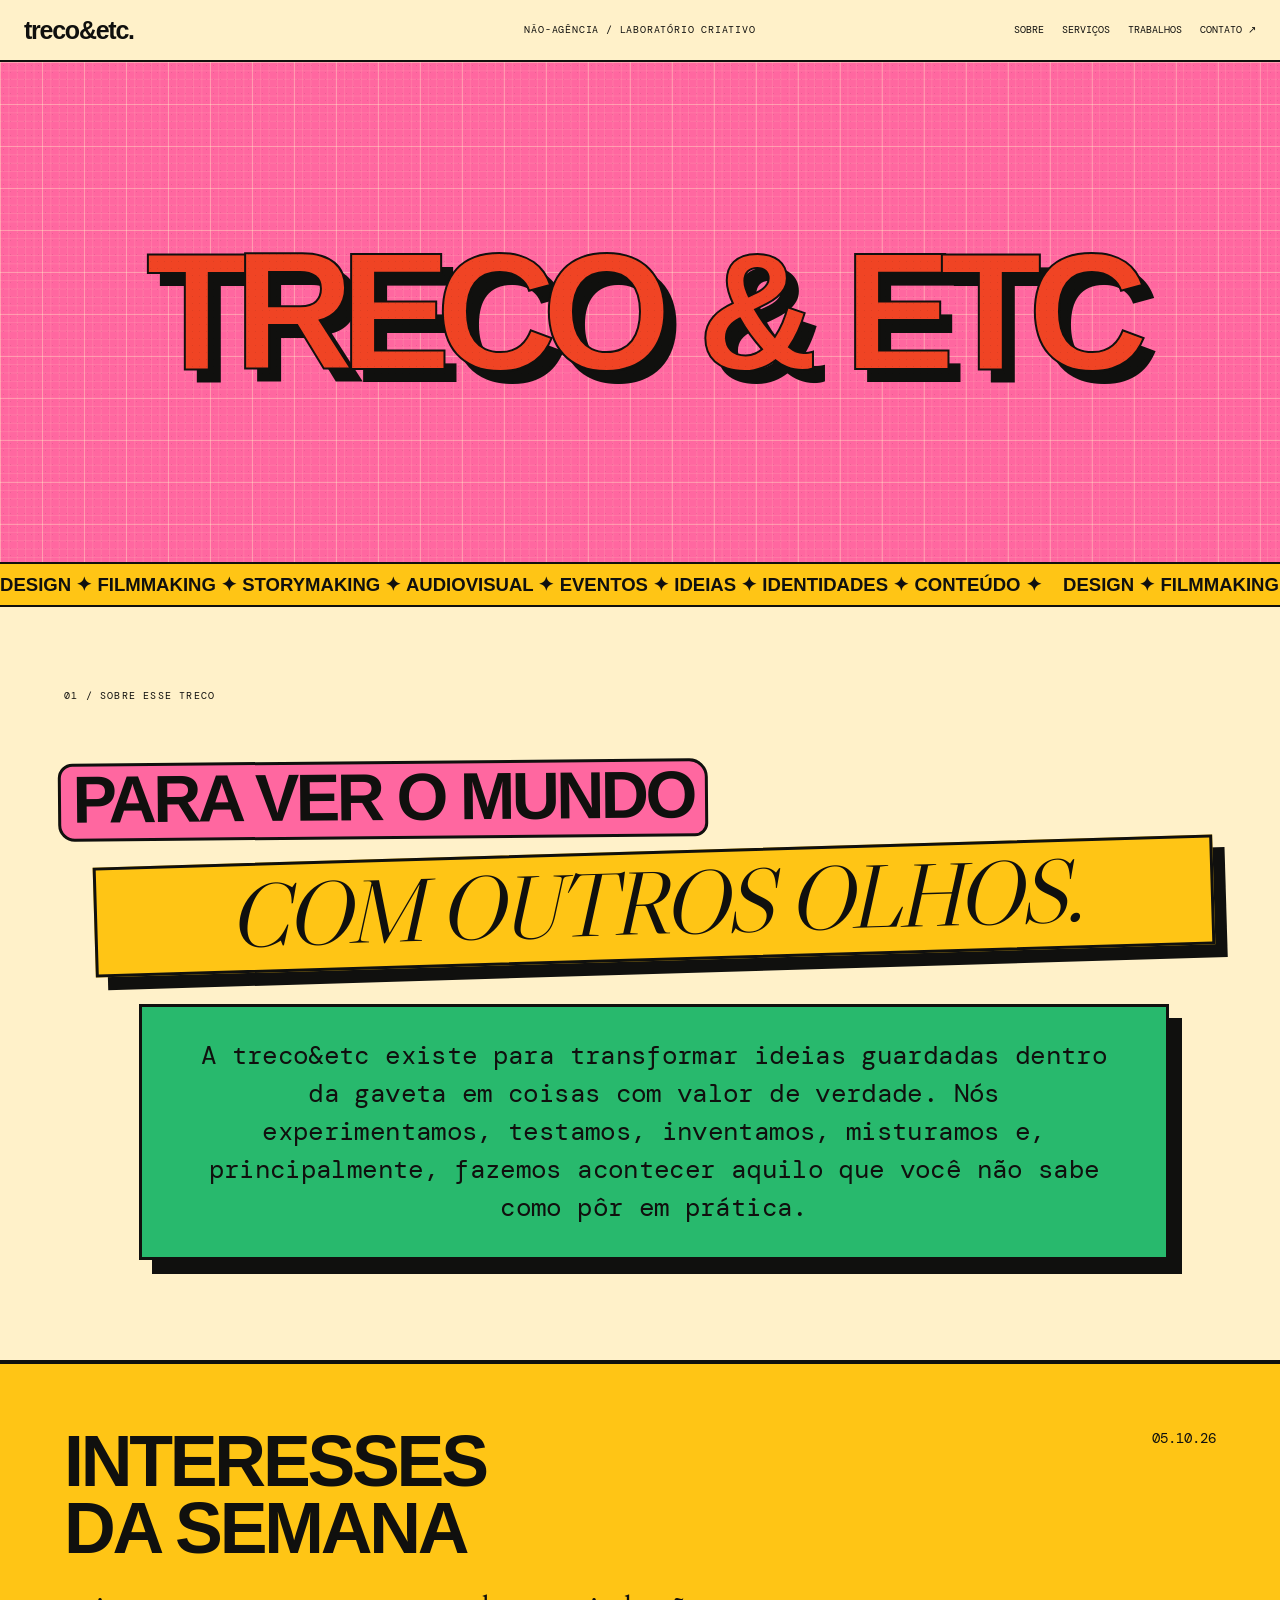
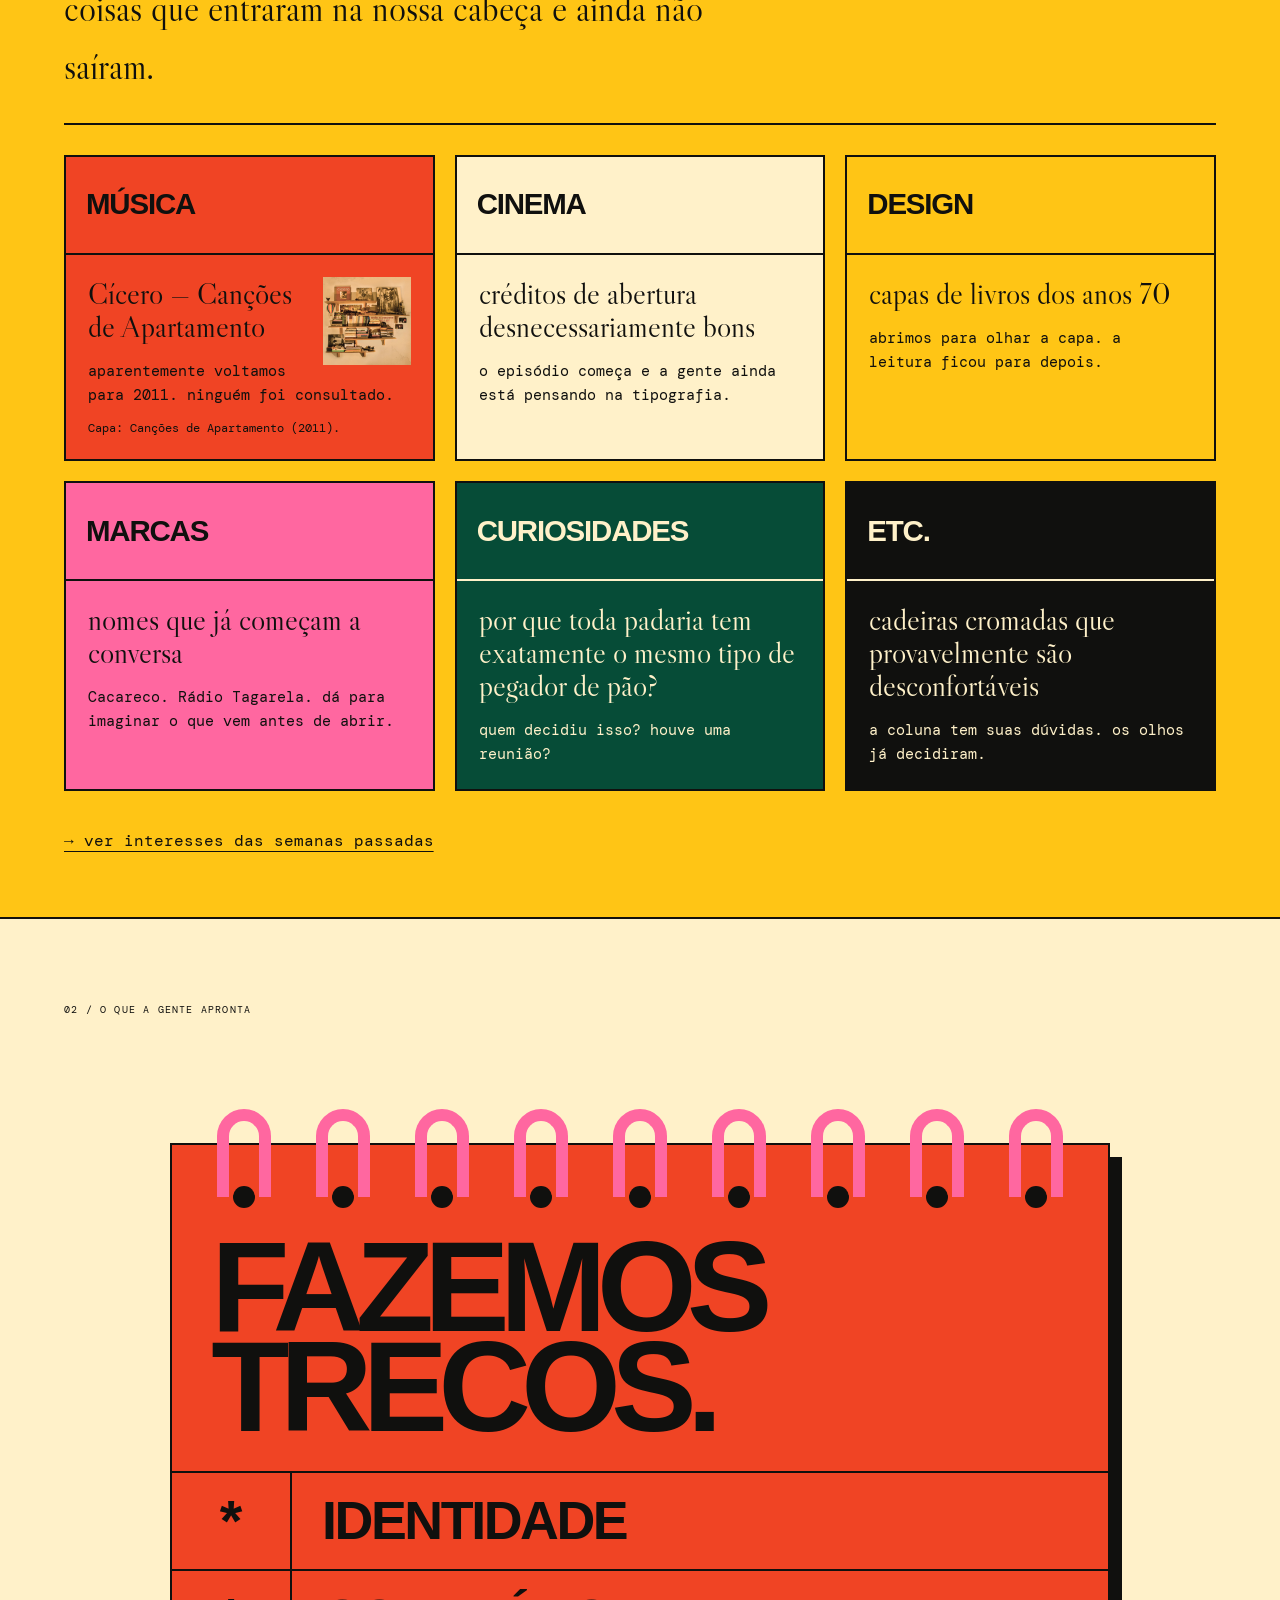
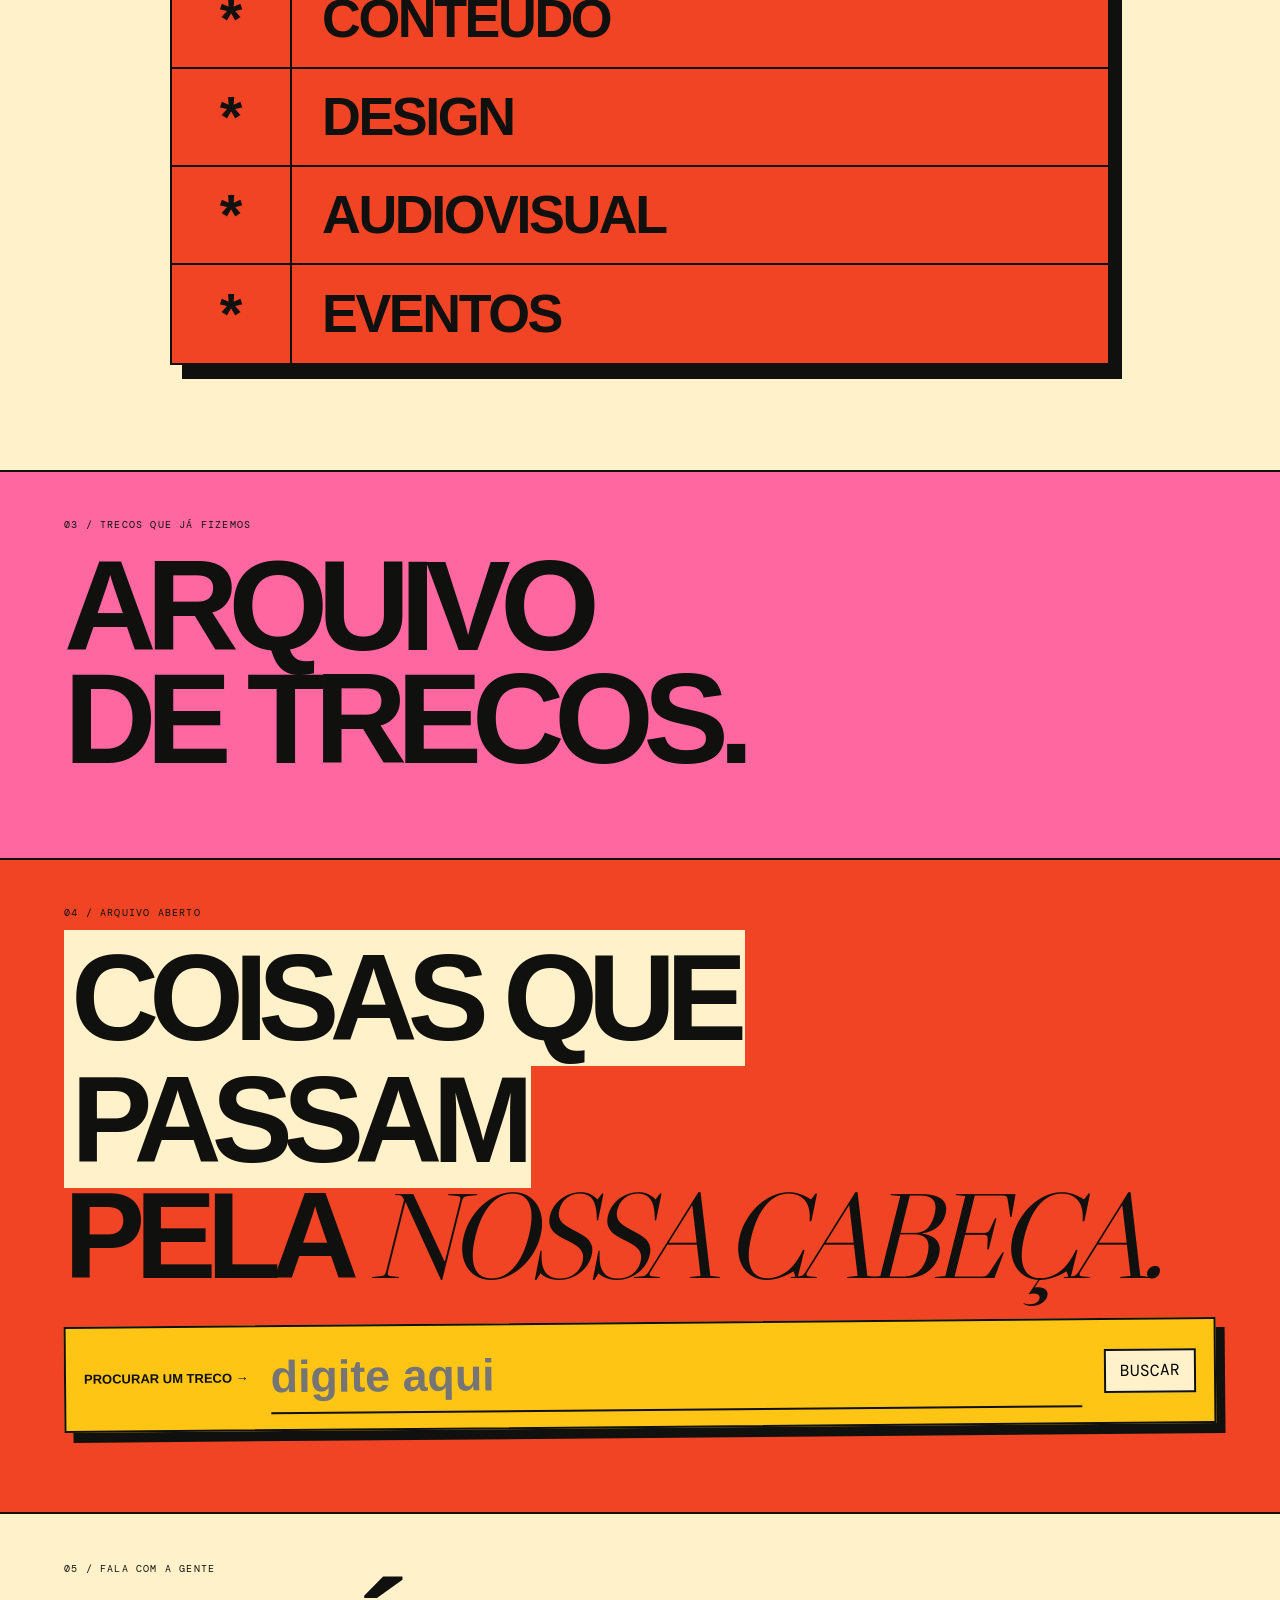
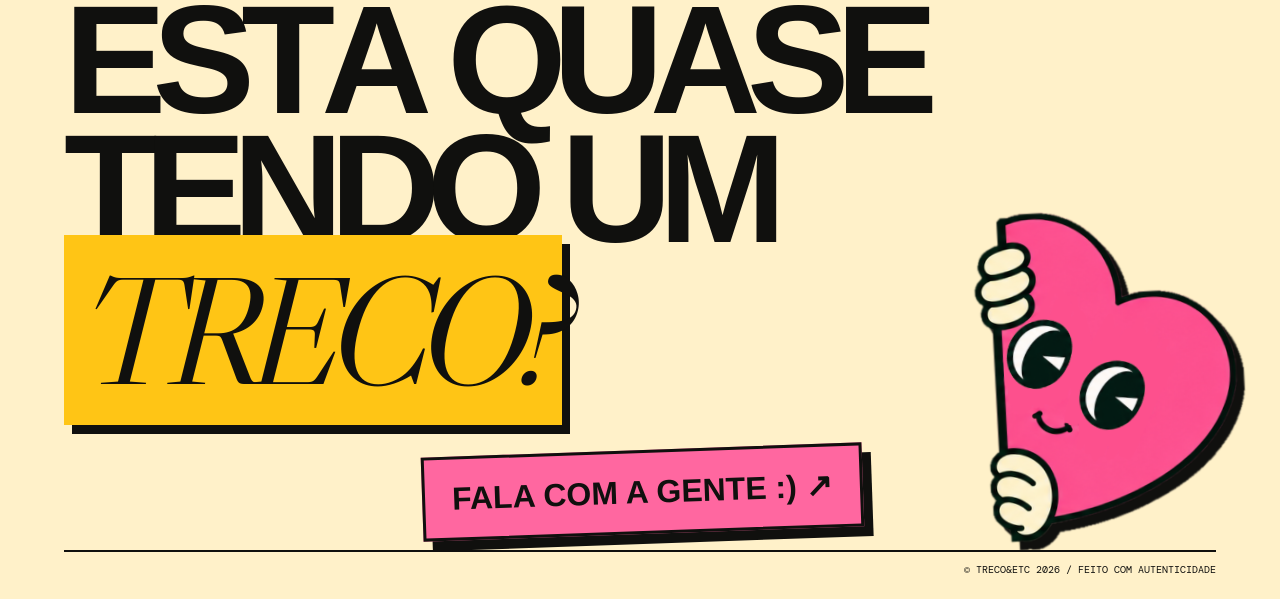
==== commit 1f2f82d6: "Set primary Helvetica typography to heavy 900 weight" ====
--- a/index.html
+++ b/index.html
@@ -27,7 +27,7 @@
 /* NAV */
 .nav{height:62px;position:fixed;z-index:90;left:0;right:0;top:0;background:var(--cream);border-bottom:2px solid var(--ink);
 display:grid;grid-template-columns:1fr auto 1fr;align-items:center;padding:0 24px}
-.brand{font:25px/1 "Helvetica", Arial, sans-serif;text-decoration:none;letter-spacing:-.05em}
+.brand{font:900 25px/1 "Helvetica", Arial, sans-serif;text-decoration:none;letter-spacing:-.05em}
 .nav-center{font-size:10px;text-transform:uppercase;letter-spacing:.08em}
 .nav-links{justify-self:end;display:flex;gap:18px}
 .nav-links a{font-size:10px;text-transform:uppercase;text-decoration:none;border-bottom:1px solid transparent}
@@ -38,7 +38,7 @@
 .hero-grid{min-height:calc(100svh - 155px);display:grid;grid-template-columns:1.15fr .85fr;gap:2vw;align-items:center}
 .hero-copy{position:relative;z-index:3}
 .kicker{display:inline-block;background:var(--yellow);border:2px solid var(--ink);padding:7px 10px;font-size:11px;text-transform:uppercase;transform:rotate(-2deg);box-shadow:5px 5px 0 var(--ink)}
-.poster-title{margin:25px 0 15px;font:clamp(70px,12vw,190px)/.68 "Helvetica", Arial, sans-serif;letter-spacing:-.09em;text-transform:uppercase}
+.poster-title{margin:25px 0 15px;font:900 clamp(70px,12vw,190px)/.68 "Helvetica", Arial, sans-serif;letter-spacing:-.09em;text-transform:uppercase}
 .poster-title .strip{display:table;background:var(--cream);border:2px solid var(--ink);padding:.02em .07em .055em;box-shadow:9px 10px 0 var(--ink);transform:rotate(-1deg)}
 .poster-title .strip:nth-child(2){margin-left:8vw;background:var(--yellow);transform:rotate(1.4deg)}
 .poster-title .script{display:block;margin:.18em 0 0 4vw;font:italic clamp(46px,7vw,108px)/.78 "Libre Caslon Display";letter-spacing:-.05em;text-transform:none;color:var(--cream)}
@@ -46,13 +46,13 @@
 .hero-side:before{content:"";position:absolute;width:min(39vw,540px);aspect-ratio:1;background:var(--pink);border:2px solid var(--ink);border-radius:50%;top:2%;right:0;box-shadow:11px 12px 0 var(--ink)}
 .hero-character{position:relative;z-index:3;width:min(39vw,520px);max-height:72vh;object-fit:contain;filter:drop-shadow(8px 10px 0 var(--ink));transform:rotate(3deg)}
 .idea-button{position:absolute;z-index:5;left:-4%;bottom:3%;width:145px;aspect-ratio:1;border-radius:50%;border:3px solid var(--ink);background:var(--yellow);
-display:grid;place-items:center;text-align:center;font:17px/1 "Helvetica", Arial, sans-serif;text-transform:uppercase;text-decoration:none;transform:rotate(-9deg);box-shadow:8px 9px 0 var(--ink);transition:.2s}
+display:grid;place-items:center;text-align:center;font:900 17px/1 "Helvetica", Arial, sans-serif;text-transform:uppercase;text-decoration:none;transform:rotate(-9deg);box-shadow:8px 9px 0 var(--ink);transition:.2s}
 .idea-button:hover{transform:rotate(0) translateY(-5px)}
 .idea-button:after{content:"↗";font-size:26px}
 
 /* ticker */
 .ticker{overflow:hidden;border-bottom:2px solid var(--ink);background:var(--yellow);padding:12px 0}
-.ticker-track{width:max-content;display:flex;gap:35px;animation:ticker 22s linear infinite;font:20px "Helvetica", Arial, sans-serif;text-transform:uppercase}
+.ticker-track{width:max-content;display:flex;gap:35px;animation:ticker 22s linear infinite;font:900 20px "Helvetica", Arial, sans-serif;text-transform:uppercase}
 @keyframes ticker{to{transform:translateX(-50%)}}
 
 /* MANIFESTO — mural assimétrico */
@@ -64,50 +64,50 @@
 clip-path:polygon(50% 0,59% 25%,76% 7%,75% 32%,100% 23%,81% 45%,100% 56%,76% 59%,91% 83%,66% 72%,61% 100%,49% 77%,32% 100%,34% 72%,5% 85%,23% 59%,0 52%,25% 43%,5% 20%,34% 30%)}
 .binoc{position:absolute;z-index:2;width:95%;left:-3%;top:11%;filter:drop-shadow(9px 10px 0 var(--ink));transform:rotate(-3deg)}
 .manifesto-copy{padding-top:40px}
-.manifesto-copy h2{margin:0;font:clamp(55px,8vw,120px)/.78 "Helvetica", Arial, sans-serif;letter-spacing:-.07em;text-transform:uppercase}
+.manifesto-copy h2{margin:0;font:900 clamp(55px,8vw,120px)/.78 "Helvetica", Arial, sans-serif;letter-spacing:-.07em;text-transform:uppercase}
 .manifesto-copy h2 span{display:inline;background:var(--pink);box-decoration-break:clone;-webkit-box-decoration-break:clone;padding:0 .06em}
 .statement{margin:55px 0 0 9vw;background:white;border:2px solid var(--ink);box-shadow:10px 11px 0 var(--ink);padding:28px;max-width:610px;font-size:clamp(17px,1.7vw,24px);line-height:1.35;transform:rotate(1deg)}
-.statement b{font-family:"Helvetica", Arial, sans-serif;font-weight:400}
-.sticker{display:inline-block;margin-top:35px;background:var(--green);color:var(--cream);padding:13px 17px;border:2px solid var(--ink);font:14px "Helvetica", Arial, sans-serif;text-transform:uppercase;transform:rotate(-4deg)}
+.statement b{font-family:"Helvetica", Arial, sans-serif;font-weight:900!important;font-weight:400}
+.sticker{display:inline-block;margin-top:35px;background:var(--green);color:var(--cream);padding:13px 17px;border:2px solid var(--ink);font:900 14px "Helvetica", Arial, sans-serif;text-transform:uppercase;transform:rotate(-4deg)}
 
 /* SERVICES — catálogo vertical, não cards */
 .services{background:var(--green);color:var(--cream);padding:100px 5vw;border-bottom:2px solid var(--ink)}
 .services .section-id{border-color:var(--cream)}
 .services-head{display:flex;align-items:flex-end;justify-content:space-between;gap:30px;margin:35px 0 55px}
-.services-head h2{margin:0;font:clamp(60px,10vw,150px)/.73 "Helvetica", Arial, sans-serif;letter-spacing:-.08em;text-transform:uppercase}
+.services-head h2{margin:0;font:900 clamp(60px,10vw,150px)/.73 "Helvetica", Arial, sans-serif;letter-spacing:-.08em;text-transform:uppercase}
 .services-head p{max-width:360px;font-size:13px}
 .service-list{border-top:2px solid var(--cream)}
 .service-row{display:grid;grid-template-columns:70px 1fr 1fr auto;gap:25px;align-items:center;padding:25px 0;border-bottom:2px solid var(--cream);transition:.2s}
 .service-row:hover{padding-left:18px;background:var(--pink);color:var(--ink)}
 .service-row .num{font-size:11px}
-.service-row h3{margin:0;font:clamp(28px,4vw,58px)/1 "Helvetica", Arial, sans-serif;text-transform:uppercase;letter-spacing:-.04em}
+.service-row h3{margin:0;font:900 clamp(28px,4vw,58px)/1 "Helvetica", Arial, sans-serif;text-transform:uppercase;letter-spacing:-.04em}
 .service-row p{margin:0;font-size:12px;max-width:420px}
-.service-row .arr{font:42px "Helvetica", Arial, sans-serif}
+.service-row .arr{font:900 42px "Helvetica", Arial, sans-serif}
 
 /* WORK — grid tipo parede de impressos */
 .work{background:var(--pink);padding:100px 5vw 120px;border-bottom:2px solid var(--ink)}
 .work-top{display:grid;grid-template-columns:1fr 1fr;gap:30px;align-items:end;margin:35px 0 55px}
-.work-top h2{margin:0;font:clamp(65px,10vw,150px)/.74 "Helvetica", Arial, sans-serif;letter-spacing:-.08em;text-transform:uppercase}
+.work-top h2{margin:0;font:900 clamp(65px,10vw,150px)/.74 "Helvetica", Arial, sans-serif;letter-spacing:-.08em;text-transform:uppercase}
 .work-top p{max-width:430px;justify-self:end}
 .project-wall{display:grid;grid-template-columns:1.15fr .85fr 1fr;gap:28px;align-items:start}
 .project{background:var(--cream);border:2px solid var(--ink);box-shadow:9px 10px 0 var(--ink);padding:12px}
 .project:nth-child(2){margin-top:95px;transform:rotate(1.3deg)}
 .project:nth-child(3){margin-top:20px;transform:rotate(-1deg)}
-.project-image{aspect-ratio:4/3;background:var(--yellow);border:2px solid var(--ink);display:grid;place-items:center;font:clamp(35px,6vw,90px) "Helvetica", Arial, sans-serif;overflow:hidden}
+.project-image{aspect-ratio:4/3;background:var(--yellow);border:2px solid var(--ink);display:grid;place-items:center;font:900 clamp(35px,6vw,90px) "Helvetica", Arial, sans-serif;overflow:hidden}
 .project:nth-child(2) .project-image{background:var(--red)}
 .project:nth-child(3) .project-image{background:var(--green);color:var(--cream)}
 .project small{display:block;margin:12px 0 7px;text-transform:uppercase}
-.project h3{font:29px/1 "Helvetica", Arial, sans-serif;margin:0 0 10px;text-transform:uppercase}
+.project h3{font:900 29px/1 "Helvetica", Arial, sans-serif;margin:0 0 10px;text-transform:uppercase}
 .project p{font-size:11px}
 
 /* EDITORIAL — capa de revista / recortes */
 .editorial{background:var(--red);padding:100px 5vw 120px;border-bottom:2px solid var(--ink)}
-.editorial-title{margin:35px 0 65px;max-width:1100px;font:clamp(60px,9.5vw,145px)/.76 "Helvetica", Arial, sans-serif;letter-spacing:-.08em;text-transform:uppercase}
+.editorial-title{margin:35px 0 65px;max-width:1100px;font:900 clamp(60px,9.5vw,145px)/.76 "Helvetica", Arial, sans-serif;letter-spacing:-.08em;text-transform:uppercase}
 .editorial-title .paper{background:var(--cream);padding:0 .06em;box-decoration-break:clone;-webkit-box-decoration-break:clone}
 .editorial-title em{font-family:"Libre Caslon Display";font-weight:400;text-transform:none}
 .search-box{display:grid;grid-template-columns:auto 1fr auto;align-items:center;gap:15px;background:var(--yellow);border:2px solid var(--ink);box-shadow:9px 10px 0 var(--ink);padding:15px 18px;margin-bottom:60px;transform:rotate(-.5deg)}
-.search-box label{font:13px "Helvetica", Arial, sans-serif;text-transform:uppercase}
-.search-box input{min-width:0;background:transparent;border:0;border-bottom:2px solid var(--ink);outline:0;font:clamp(24px,3.5vw,50px) "Helvetica", Arial, sans-serif;color:var(--ink)}
+.search-box label{font:900 13px "Helvetica", Arial, sans-serif;text-transform:uppercase}
+.search-box input{min-width:0;background:transparent;border:0;border-bottom:2px solid var(--ink);outline:0;font:900 clamp(24px,3.5vw,50px) "Helvetica", Arial, sans-serif;color:var(--ink)}
 .search-box button{border:2px solid var(--ink);background:var(--cream);padding:10px 14px;cursor:pointer}
 .notes{display:grid;grid-template-columns:repeat(2,1fr);gap:35px}
 .note{background:var(--cream);border:2px solid var(--ink);box-shadow:8px 9px 0 var(--ink);padding:28px;min-height:230px}
@@ -115,15 +115,15 @@
 .note:nth-child(3){transform:rotate(-1deg)}
 .note:nth-child(4){transform:translateY(45px)}
 .note small{text-transform:uppercase}
-.note h3{font:clamp(27px,3.5vw,48px)/.95 "Helvetica", Arial, sans-serif;letter-spacing:-.04em;margin:18px 0}
+.note h3{font:900 clamp(27px,3.5vw,48px)/.95 "Helvetica", Arial, sans-serif;letter-spacing:-.04em;margin:18px 0}
 .note p{font-size:12px}
 
 /* CONTACT — tela final simples e teatral */
 .contact{min-height:100svh;background:var(--cream);padding:100px 5vw 50px;position:relative;overflow:hidden}
-.contact h2{position:relative;z-index:3;margin:35px 0 0;max-width:1000px;font:clamp(70px,12vw,180px)/.7 "Helvetica", Arial, sans-serif;letter-spacing:-.09em;text-transform:uppercase}
+.contact h2{position:relative;z-index:3;margin:35px 0 0;max-width:1000px;font:900 clamp(70px,12vw,180px)/.7 "Helvetica", Arial, sans-serif;letter-spacing:-.09em;text-transform:uppercase}
 .contact h2 em{font-family:"Libre Caslon Display";font-weight:400;text-transform:none;background:var(--yellow);padding:0 .06em;box-shadow:8px 9px 0 var(--ink)}
 .contact-character{position:absolute;width:min(31vw,420px);right:-1vw;bottom:0;filter:drop-shadow(8px 9px 0 var(--ink));transform:rotate(-3deg)}
-.contact-link{position:relative;z-index:5;display:inline-block;margin:80px 0 0 28vw;background:var(--pink);border:3px solid var(--ink);box-shadow:9px 10px 0 var(--ink);padding:20px 27px;font:clamp(20px,2.5vw,35px) "Helvetica", Arial, sans-serif;text-transform:uppercase;text-decoration:none;transform:rotate(-2deg);transition:.2s}
+.contact-link{position:relative;z-index:5;display:inline-block;margin:80px 0 0 28vw;background:var(--pink);border:3px solid var(--ink);box-shadow:9px 10px 0 var(--ink);padding:20px 27px;font:900 clamp(20px,2.5vw,35px) "Helvetica", Arial, sans-serif;text-transform:uppercase;text-decoration:none;transform:rotate(-2deg);transition:.2s}
 .contact-link:hover{transform:rotate(0) translateY(-5px)}
 .footerline{position:absolute;left:5vw;right:5vw;bottom:25px;border-top:2px solid var(--ink);padding-top:10px;display:flex;justify-content:space-between;font-size:10px;text-transform:uppercase}
 
@@ -783,7 +783,7 @@
   opacity:0;
 }
 .type-a{
-  font-family:"Helvetica", Arial, sans-serif;
+  font-family:"Helvetica", Arial, sans-serif;font-weight:900!important;
   font-size:clamp(70px,13.7vw,220px);
   color:var(--red);
   -webkit-text-stroke:2px var(--ink);
@@ -813,7 +813,7 @@
   animation-name:typeC;
 }
 .type-d{
-  font-family:"Helvetica", Arial, sans-serif;
+  font-family:"Helvetica", Arial, sans-serif;font-weight:900!important;
   font-size:clamp(66px,12.7vw,205px);
   color:var(--pink);
   -webkit-text-stroke:3px var(--ink);
@@ -830,7 +830,7 @@
   position:absolute;z-index:3;
   border:2px solid var(--ink);
   padding:9px 13px;
-  font:12px/1 "Helvetica", Arial, sans-serif;
+  font:900 12px/1 "Helvetica", Arial, sans-serif;
   text-transform:uppercase;
   box-shadow:5px 6px 0 var(--ink);
 }
@@ -838,7 +838,7 @@
 .object-two{right:8vw;top:20%;background:var(--pink);transform:rotate(7deg)}
 .object-three{left:14vw;bottom:15%;background:var(--green);color:var(--cream);transform:rotate(5deg)}
 .object-four{right:17vw;bottom:13%;background:var(--red);transform:rotate(-6deg)}
-.spark{position:absolute;z-index:1;font-family:"Helvetica", Arial, sans-serif;line-height:1}
+.spark{position:absolute;z-index:1;font-family:"Helvetica", Arial, sans-serif;font-weight:900!important;line-height:1}
 .spark-a{font-size:54px;left:3vw;top:32%;color:var(--green);transform:rotate(13deg)}
 .spark-b{font-size:34px;right:4vw;top:38%;color:var(--red)}
 .spark-c{font-size:42px;left:33vw;bottom:6%;color:var(--pink)}
@@ -855,7 +855,7 @@
   display:grid;place-content:center;
   gap:7px;text-align:center;
   text-decoration:none;
-  font:14px/1.02 "Helvetica", Arial, sans-serif;
+  font:900 14px/1.02 "Helvetica", Arial, sans-serif;
   text-transform:uppercase;
   box-shadow:8px 9px 0 var(--ink);
   transform:rotate(8deg);
@@ -963,7 +963,7 @@
 .craft-title{
   position:absolute;z-index:10;left:50%;top:50%;transform:translate(-50%,-50%);
   width:94%;white-space:nowrap;text-align:center;
-  font-family:"Helvetica", Arial, sans-serif;font-size:clamp(72px,13.4vw,215px);
+  font-family:"Helvetica", Arial, sans-serif;font-weight:900!important;font-size:clamp(72px,13.4vw,215px);
   line-height:.8;letter-spacing:-.085em;color:var(--red);
   -webkit-text-stroke:2px var(--ink);text-shadow:12px 13px 0 var(--ink);
 }
@@ -1044,7 +1044,7 @@
 .seq-a{left:1%;bottom:2%}.seq-b{right:1%;bottom:3%;transform:scale(.8)}
 .sequins i:nth-child(1){left:0;top:20px;background:var(--pink)}.sequins i:nth-child(2){left:15px;top:3px;background:#4e82f3}.sequins i:nth-child(3){left:31px;top:19px;background:var(--green)}.sequins i:nth-child(4){left:47px;top:7px;background:var(--red)}.sequins i:nth-child(5){left:19px;top:36px;background:var(--yellow)}.sequins i:nth-child(6){left:49px;top:35px;background:var(--pink)}.sequins i:nth-child(7){left:4px;top:42px;background:#4e82f3}.sequins i:nth-child(8){left:35px;top:1px;background:var(--cream)}.sequins i:nth-child(9){left:59px;top:23px;background:var(--green)}
 
-.craft-cta{position:absolute;z-index:12;right:4%;bottom:4%;width:112px;aspect-ratio:1;border-radius:50%;background:var(--yellow);border:3px solid var(--ink);box-shadow:6px 7px 0 var(--ink);display:grid;place-content:center;text-align:center;text-decoration:none;font:13px/1.05 "Helvetica", Arial, sans-serif;transform:rotate(7deg)}
+.craft-cta{position:absolute;z-index:12;right:4%;bottom:4%;width:112px;aspect-ratio:1;border-radius:50%;background:var(--yellow);border:3px solid var(--ink);box-shadow:6px 7px 0 var(--ink);display:grid;place-content:center;text-align:center;text-decoration:none;font:900 13px/1.05 "Helvetica", Arial, sans-serif;transform:rotate(7deg)}
 .craft-cta b{font-size:22px;margin-top:6px}.craft-cta:hover{transform:rotate(0) translateY(-4px)}
 
 @media(max-width:900px){
@@ -2072,7 +2072,7 @@
   background:var(--ink);left:4px;bottom:-11px;
 }
 .notebook-title{
-  padding:92px 4.2% 34px;font-family:"Helvetica", Arial, sans-serif;
+  padding:92px 4.2% 34px;font-family:"Helvetica", Arial, sans-serif;font-weight:900!important;
   font-size:clamp(72px,10vw,148px);line-height:.78;letter-spacing:-.075em;
   text-transform:uppercase;
 }
@@ -2089,10 +2089,10 @@
 }
 .services-notebook .notebook-star{
   height:100%;display:grid;place-items:center;border-right:2px solid var(--ink);
-  font-family:"Helvetica", Arial, sans-serif;font-size:58px;line-height:1;
+  font-family:"Helvetica", Arial, sans-serif;font-weight:900!important;font-size:58px;line-height:1;
 }
 .services-notebook .service-row h3{
-  margin:0!important;padding:14px 30px;font-family:"Helvetica", Arial, sans-serif;
+  margin:0!important;padding:14px 30px;font-family:"Helvetica", Arial, sans-serif;font-weight:900!important;
   font-size:clamp(31px,4.2vw,57px)!important;line-height:1!important;
   letter-spacing:-.045em;text-transform:uppercase;
 }
@@ -2122,7 +2122,7 @@
 .about-title{
   position:relative;z-index:3;margin:0;width:max-content;max-width:100%;
   display:flex;flex-direction:column;align-items:center;
-  font-family:"Helvetica", Arial, sans-serif;font-size:clamp(74px,11.6vw,174px);
+  font-family:"Helvetica", Arial, sans-serif;font-weight:900!important;font-size:clamp(74px,11.6vw,174px);
   line-height:.72;letter-spacing:-.075em;text-transform:uppercase;color:var(--ink);
 }
 .about-title span{
@@ -2208,7 +2208,7 @@
 <style>
 .weekly{padding:64px 5%;background:var(--yellow);color:var(--ink);border-top:2px solid var(--ink);border-bottom:2px solid var(--ink)}
 .weekly-header{display:flex;justify-content:space-between;gap:24px;align-items:flex-start;border-bottom:2px solid;padding-bottom:26px}
-.weekly h2{font:clamp(36px,5.6vw,86px)/.94 "Helvetica", Arial, sans-serif;letter-spacing:-.045em;margin:0;max-width:850px}
+.weekly h2{font:900 clamp(36px,5.6vw,86px)/.94 "Helvetica", Arial, sans-serif;letter-spacing:-.045em;margin:0;max-width:850px}
 .weekly-intro{font:clamp(24px,2.8vw,38px)/1.1 "Libre Caslon Display",serif;margin:18px 0 0;max-width:650px}
 .weekly time,.weekly small{font:14px/1.5 "DM Mono",monospace;display:block}.weekly time{white-space:nowrap}
 .weekly-grid{display:grid;grid-template-columns:1.15fr .85fr 1fr;gap:32px 36px;padding:32px 0;align-items:start}
@@ -2227,7 +2227,7 @@
 /* Interesses: blocos nominais */
 .weekly-grid{grid-template-columns:repeat(3,minmax(0,1fr));gap:20px;align-items:stretch;padding:30px 0}
 .weekly-item,.weekly-item:first-child,.weekly-item:nth-child(3),.weekly-item:nth-child(5),.weekly-item:nth-child(6){grid-column:auto;grid-row:auto;margin:0;max-width:none;background:var(--cream);border:2px solid var(--ink);padding:0;display:flex;flex-direction:column;min-width:0}
-.weekly-category{font:clamp(23px,2.7vw,38px)/1.1 "Helvetica", Arial, sans-serif;text-transform:uppercase;letter-spacing:-.04em;margin:0;padding:18px 20px;border-bottom:2px solid var(--ink);background:var(--pink);overflow-wrap:anywhere}
+.weekly-category{font:900 clamp(23px,2.7vw,38px)/1.1 "Helvetica", Arial, sans-serif;text-transform:uppercase;letter-spacing:-.04em;margin:0;padding:18px 20px;border-bottom:2px solid var(--ink);background:var(--pink);overflow-wrap:anywhere}
 .weekly-item:nth-child(2) .weekly-category,.weekly-item:nth-child(5) .weekly-category{background:var(--red)}
 .weekly-item:nth-child(3) .weekly-category,.weekly-item:nth-child(6) .weekly-category{background:var(--cream)}
 .weekly-content{padding:22px;flex:1}.weekly-item .weekly-title{font:30px/1.1 "Libre Caslon Display",serif;margin:0 0 16px}
@@ -2243,8 +2243,8 @@
 .weekly-item:nth-child(4){background:#FF67A0;color:#10100E}
 .weekly-item:nth-child(5){background:#064C37;color:#FFF1C9}
 .weekly-item:nth-child(6){background:#10100E;color:#FFF1C9}
-.weekly-item .weekly-category,.weekly-item:nth-child(n) .weekly-category{background:transparent;color:inherit;border-color:currentColor;font-family:"Helvetica", Arial, sans-serif;font-weight:400}
-.weekly h2{font-family:"Helvetica", Arial, sans-serif;font-weight:400}
+.weekly-item .weekly-category,.weekly-item:nth-child(n) .weekly-category{background:transparent;color:inherit;border-color:currentColor;font-family:"Helvetica", Arial, sans-serif;font-weight:900!important;font-weight:400}
+.weekly h2{font-family:"Helvetica", Arial, sans-serif;font-weight:900!important;font-weight:400}
 </style>
 <style>
 .weekly-item:nth-child(n) .weekly-category{font-size:clamp(21px,2.3vw,34px);line-height:1.1;height:98px;display:flex;align-items:center;margin:0;padding:18px 20px;flex-shrink:0}
@@ -2431,7 +2431,7 @@
 </body>
 </html><style>
 html{-webkit-text-size-adjust:100%;text-size-adjust:100%}body{overflow-x:hidden!important}img,svg,video{max-width:100%;height:auto}
-@media(max-width:900px){.craft-hero{padding-top:0!important;min-height:0!important}.cutting-mat{height:clamp(280px,43vw,390px)!important;min-height:280px!important;padding:0!important;overflow:hidden!important}.craft-title{width:94%!important;left:50%!important;top:50%!important;transform:translate(-50%,-50%)!important;white-space:nowrap!important;text-align:center!important;font-family:"Helvetica", Arial, sans-serif!important;font-size:clamp(58px,13.4vw,118px)!important;line-height:.8!important;letter-spacing:-.085em!important;-webkit-text-stroke:1.5px var(--ink)!important;text-shadow:7px 8px 0 var(--ink)!important}.ticker{padding:9px 0!important;overflow:hidden!important}.ticker-track{font-size:14px!important;line-height:1!important;white-space:nowrap!important}.manifesto{padding:34px 28px 38px!important}.manifesto-grid{width:100%!important;max-width:none!important;margin:12px 0 0!important}.manifesto-copy{display:grid!important;grid-template-columns:minmax(0,1.35fr) minmax(220px,.65fr)!important;grid-template-rows:auto auto!important;column-gap:28px!important;row-gap:18px!important;align-items:start!important}.manifesto-copy h2,.manifesto h2{grid-column:1!important;grid-row:1!important;font-size:clamp(42px,7vw,62px)!important;line-height:.92!important;letter-spacing:-.052em!important;max-width:100%!important}.manifesto-copy p{grid-column:2!important;grid-row:1!important;align-self:end!important;max-width:360px!important;margin:0!important;font-size:14px!important;line-height:1.48!important}.manifesto .sticker,.manifesto-copy .sticker{grid-column:1!important;grid-row:2!important;margin:0!important;font-size:11px!important}.services,.work,.editorial{padding:40px 28px 44px!important}.contact{padding:42px 28px 54px!important}}
+@media(max-width:900px){.craft-hero{padding-top:0!important;min-height:0!important}.cutting-mat{height:clamp(280px,43vw,390px)!important;min-height:280px!important;padding:0!important;overflow:hidden!important}.craft-title{width:94%!important;left:50%!important;top:50%!important;transform:translate(-50%,-50%)!important;white-space:nowrap!important;text-align:center!important;font-family:"Helvetica", Arial, sans-serif!important;font-weight:900!important;font-size:clamp(58px,13.4vw,118px)!important;line-height:.8!important;letter-spacing:-.085em!important;-webkit-text-stroke:1.5px var(--ink)!important;text-shadow:7px 8px 0 var(--ink)!important}.ticker{padding:9px 0!important;overflow:hidden!important}.ticker-track{font-size:14px!important;line-height:1!important;white-space:nowrap!important}.manifesto{padding:34px 28px 38px!important}.manifesto-grid{width:100%!important;max-width:none!important;margin:12px 0 0!important}.manifesto-copy{display:grid!important;grid-template-columns:minmax(0,1.35fr) minmax(220px,.65fr)!important;grid-template-rows:auto auto!important;column-gap:28px!important;row-gap:18px!important;align-items:start!important}.manifesto-copy h2,.manifesto h2{grid-column:1!important;grid-row:1!important;font-size:clamp(42px,7vw,62px)!important;line-height:.92!important;letter-spacing:-.052em!important;max-width:100%!important}.manifesto-copy p{grid-column:2!important;grid-row:1!important;align-self:end!important;max-width:360px!important;margin:0!important;font-size:14px!important;line-height:1.48!important}.manifesto .sticker,.manifesto-copy .sticker{grid-column:1!important;grid-row:2!important;margin:0!important;font-size:11px!important}.services,.work,.editorial{padding:40px 28px 44px!important}.contact{padding:42px 28px 54px!important}}
 @media(max-width:600px){.cutting-mat{height:clamp(220px,62vw,300px)!important;min-height:220px!important}.craft-title{width:96%!important;font-size:clamp(49px,17.2vw,92px)!important;line-height:.82!important;letter-spacing:-.09em!important;-webkit-text-stroke:1px var(--ink)!important;text-shadow:5px 6px 0 var(--ink)!important}.interactive-title .scatter-letter{transition:transform .28s cubic-bezier(.22,.78,.2,1)!important}.interactive-title .scatter-letter.active-letter{transform:translate(calc(var(--tx,0px)*.28),calc(var(--ty,0px)*.28)) rotate(calc(var(--rot,0deg)*.55))!important}.interactive-title .scatter-letter.near-letter{transform:translate(calc(var(--tx,0px)*.22),calc(var(--ty,0px)*.22)) rotate(calc(var(--rot,0deg)*.45))!important}.ticker{padding:8px 0!important}.ticker-track{font-size:12px!important;letter-spacing:.01em!important}.manifesto{padding:28px 20px 32px!important}.manifesto-grid{margin-top:8px!important}.manifesto-copy{display:flex!important;flex-direction:column!important;align-items:flex-start!important;gap:15px!important}.manifesto-copy h2,.manifesto h2{width:100%!important;max-width:100%!important;margin:0!important;font-size:clamp(36px,11.4vw,52px)!important;line-height:.92!important;letter-spacing:-.052em!important;text-align:left!important}.manifesto-copy h2 em,.manifesto-copy h2 i,.manifesto h2 em,.manifesto h2 i{font-family:"Libre Caslon Display",serif!important;font-size:.82em!important;line-height:1!important}.manifesto-copy p{width:88%!important;max-width:440px!important;margin:0 0 0 10%!important;padding:0!important;font-size:13.5px!important;line-height:1.48!important;text-align:left!important}.manifesto .sticker,.manifesto-copy .sticker{margin:1px 0 0 2%!important;padding:7px 10px!important;font-size:10.5px!important;line-height:1!important}.services,.work,.editorial{padding:32px 20px 36px!important}.contact{padding:34px 20px 46px!important}.services-head,.work-top{margin-top:12px!important;margin-bottom:22px!important}.editorial-title{margin-top:12px!important;margin-bottom:22px!important}.search-box{margin-bottom:24px!important;width:100%!important}.services h2,.work h2,.editorial h2,.contact h2{max-width:100%!important;overflow-wrap:normal!important;word-break:normal!important}.services-grid,.work-grid,.editorial-grid{grid-template-columns:1fr!important;gap:14px!important}.search-box input{min-width:0!important;width:100%!important;font-size:16px!important}}
 @media(max-width:380px){.cutting-mat{height:215px!important;min-height:215px!important}.craft-title{font-size:16.5vw!important;text-shadow:4px 5px 0 var(--ink)!important}.manifesto,.services,.work,.editorial,.contact{padding-left:16px!important;padding-right:16px!important}.manifesto-copy h2,.manifesto h2{font-size:10.8vw!important}.manifesto-copy p{width:92%!important;margin-left:6%!important}}
 </style>
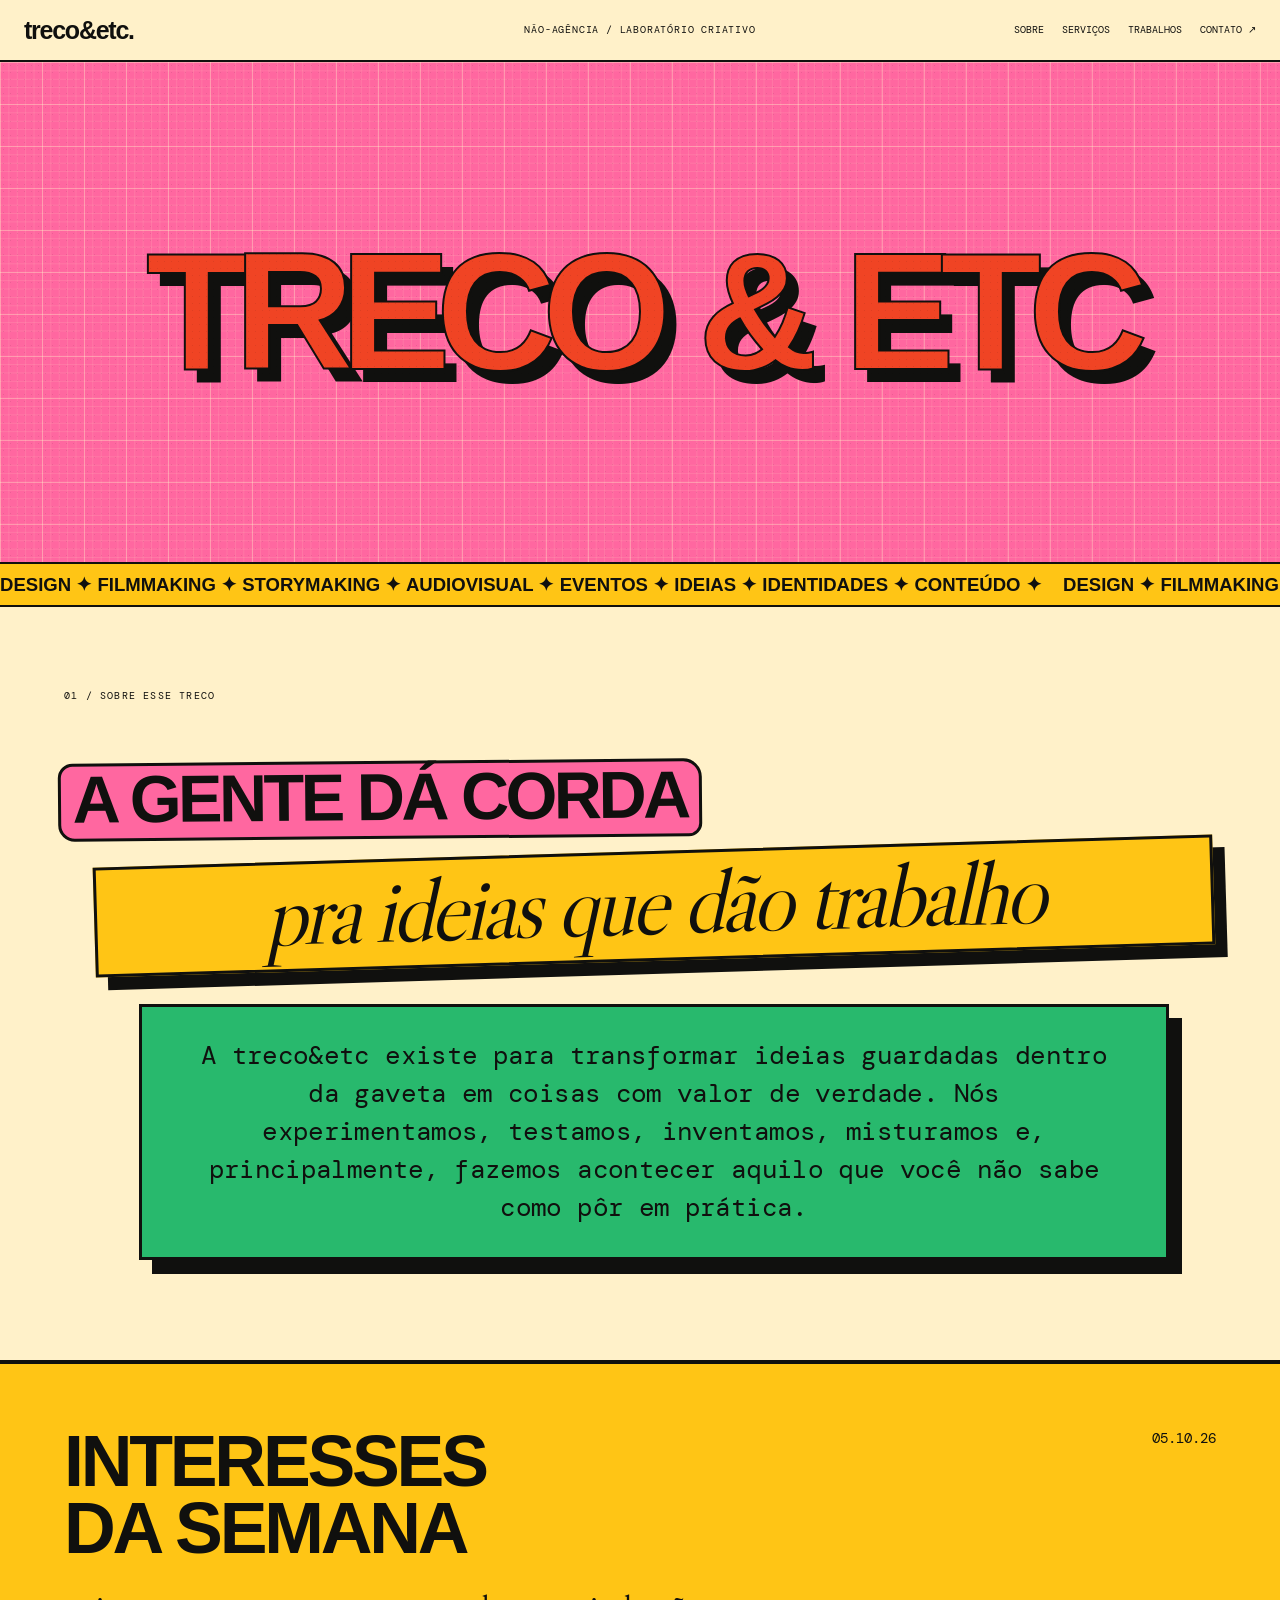
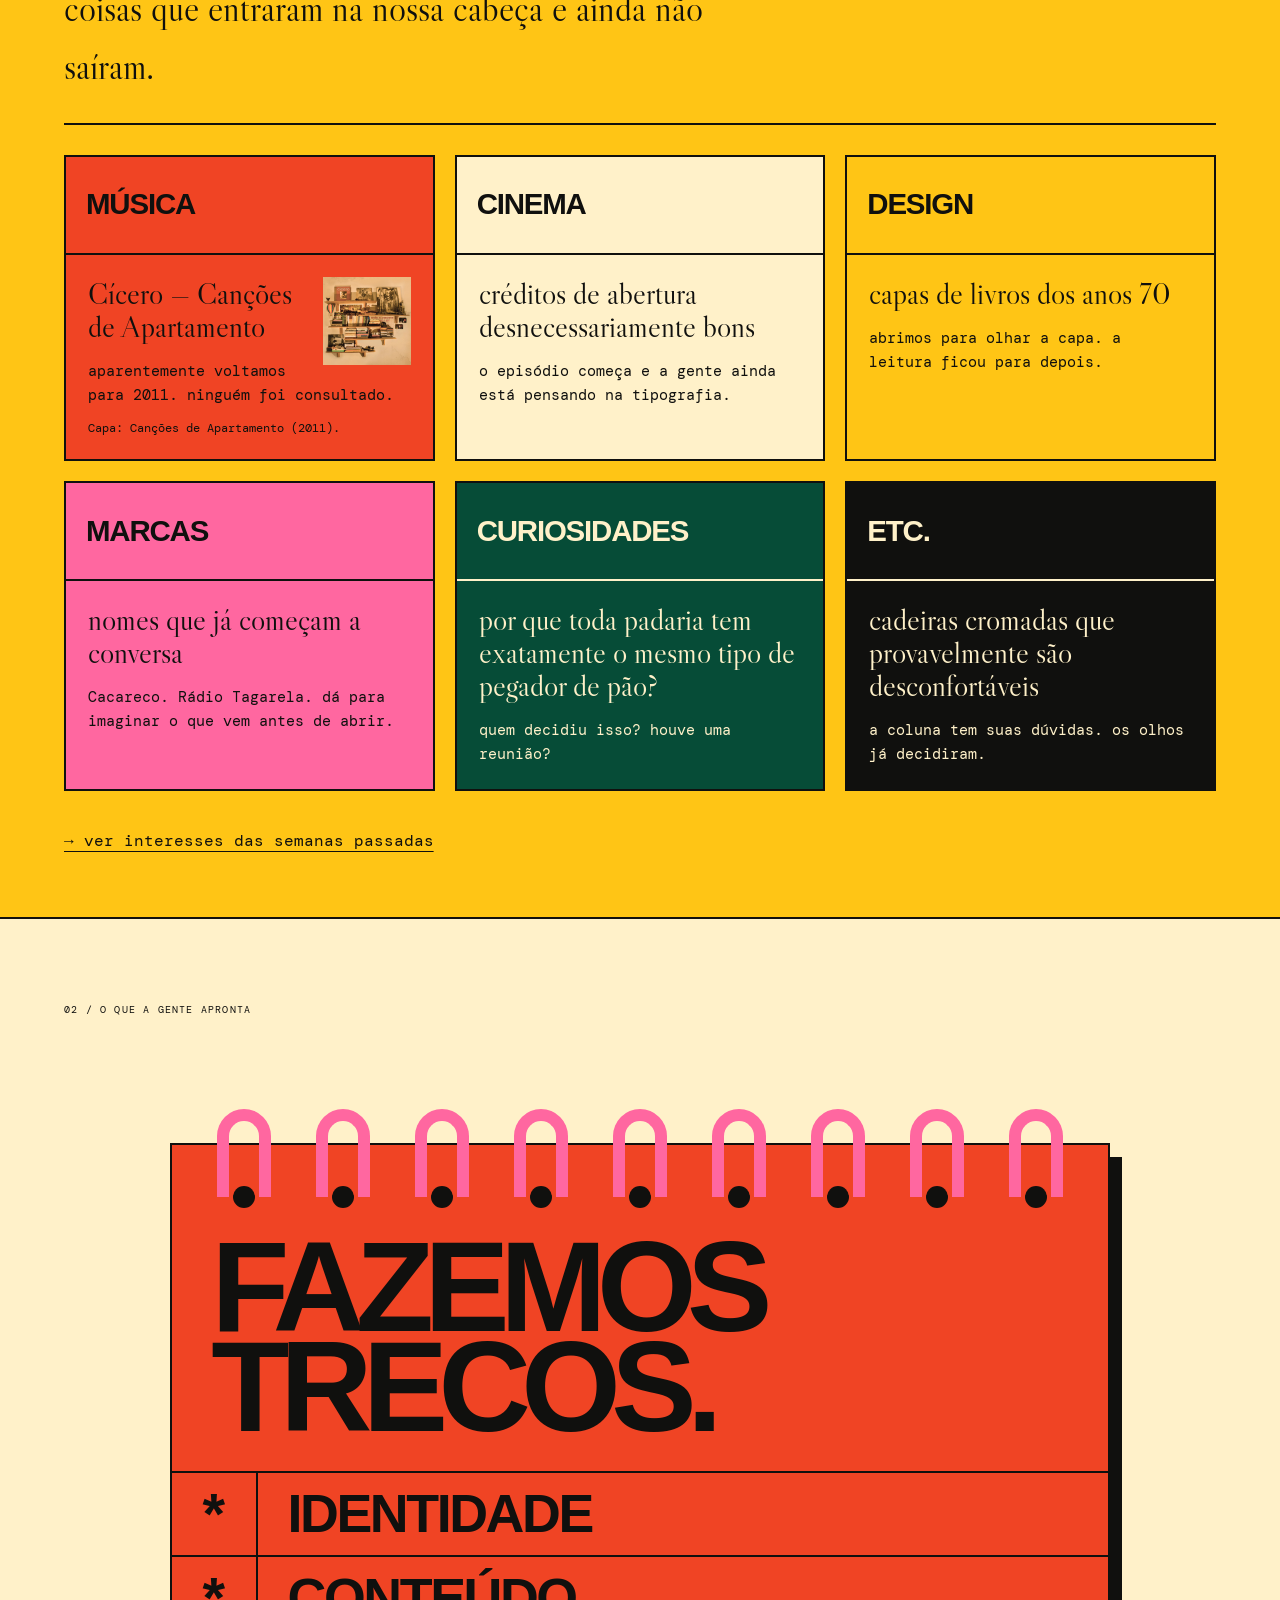
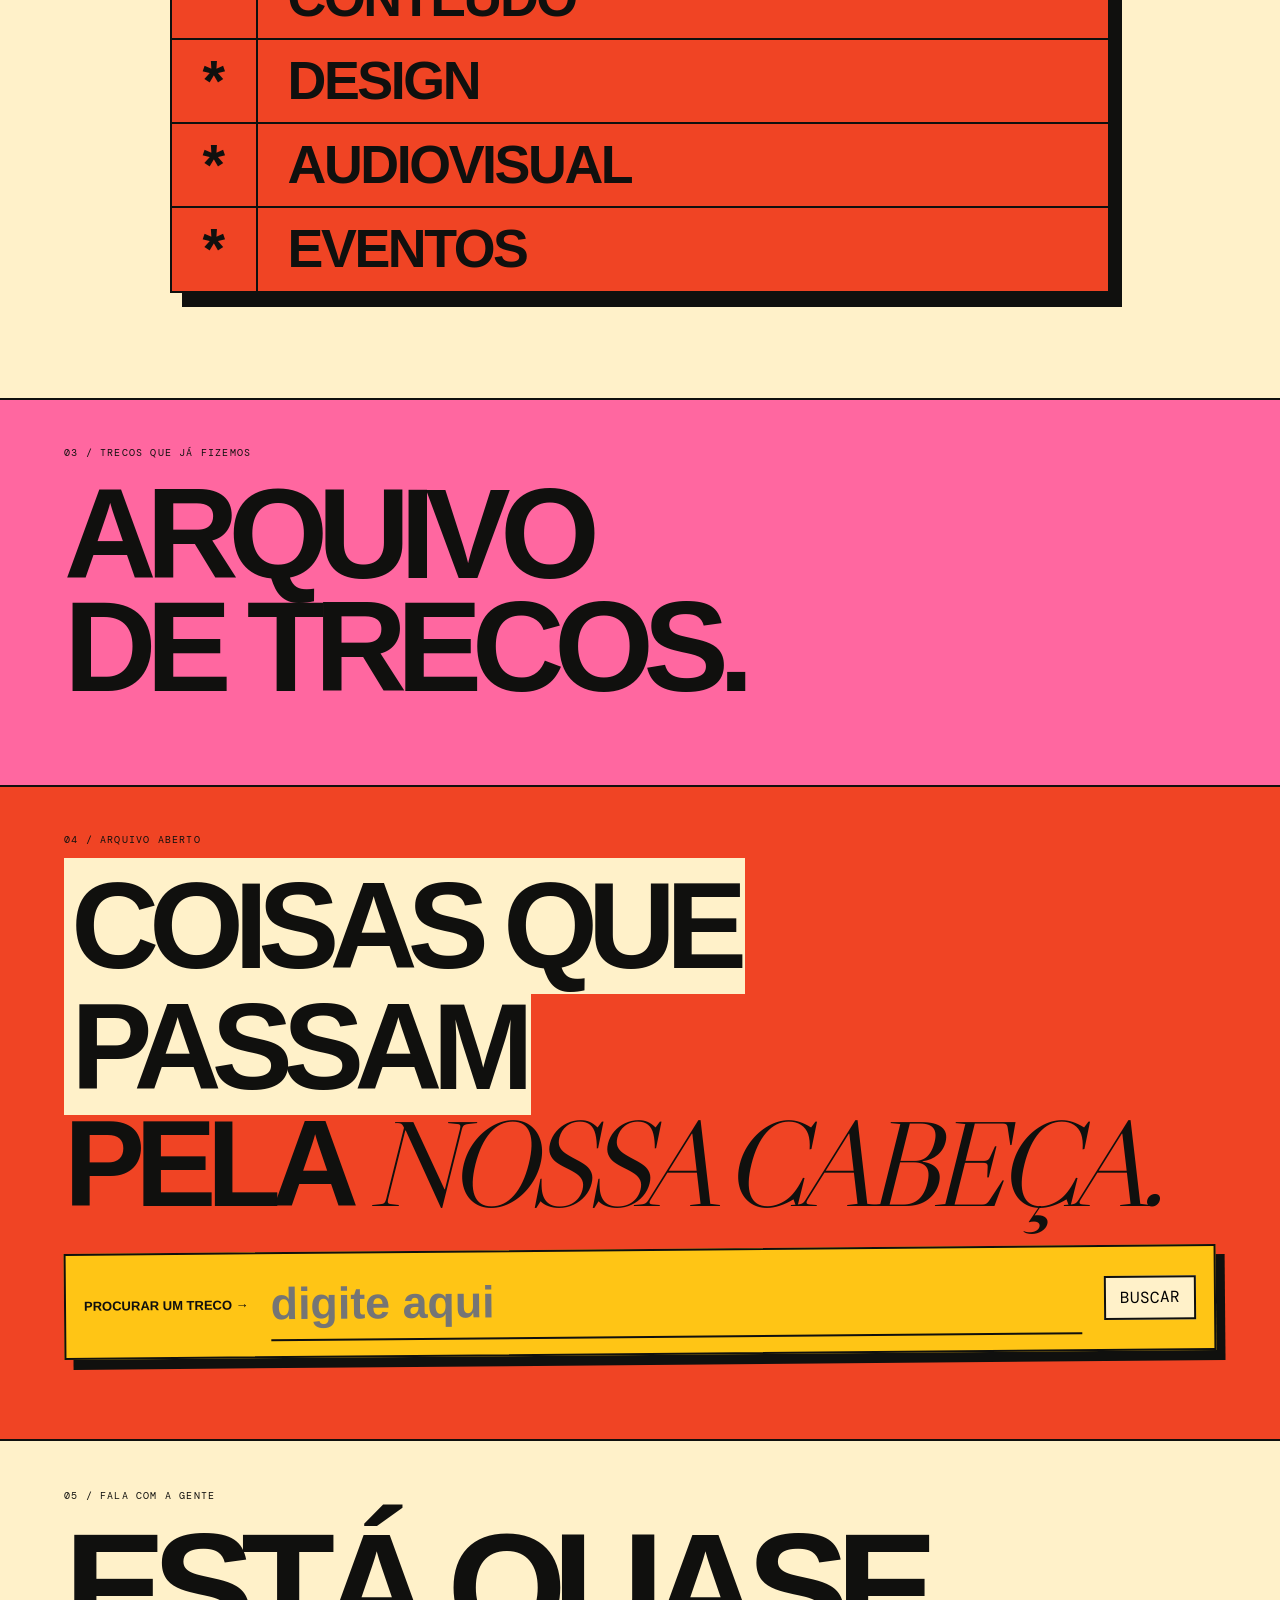
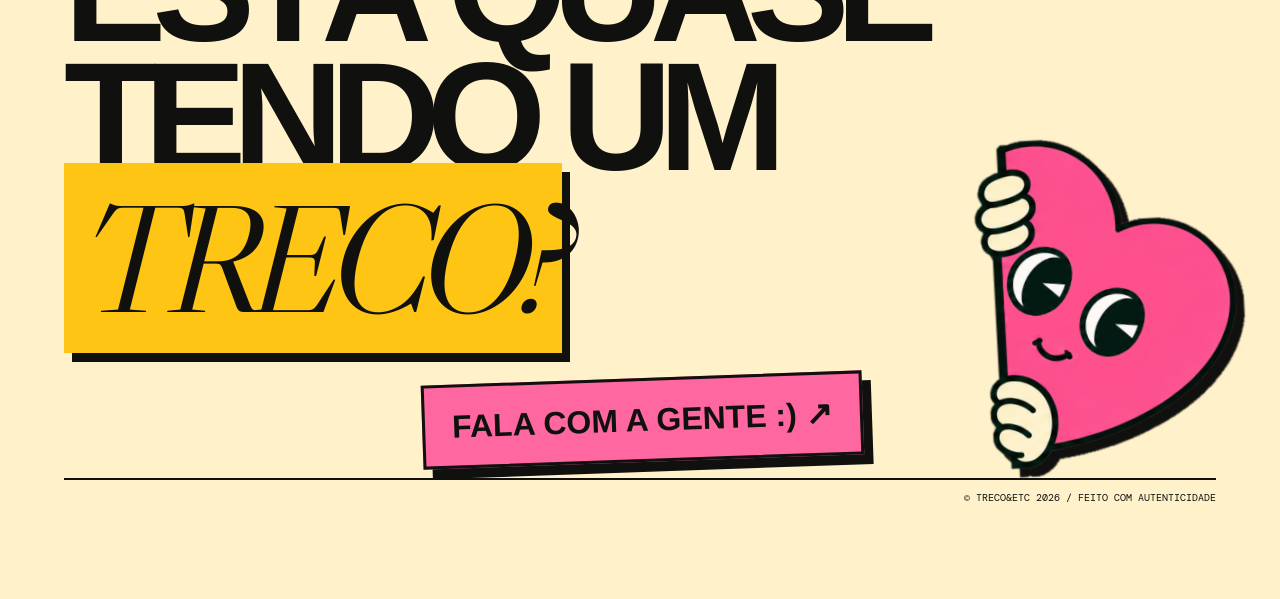
==== commit 108917e5: "Atualiza frase da seção sobre a Treco" ====
--- a/index.html
+++ b/index.html
@@ -2284,8 +2284,8 @@
 <section class="manifesto manifesto-poster" id="sobre">
  <div class="section-id">01 / sobre esse treco</div>
  <div class="about-poster">
-  <h2 class="about-title"><span>PARA VER O MUNDO</span></h2>
-  <div class="about-eyes">COM OUTROS OLHOS.</div>
+  <h2 class="about-title"><span>A gente dá corda</span></h2>
+  <div class="about-eyes">pra ideias que dão trabalho</div>
   <div class="about-copy">A treco&amp;etc existe para transformar ideias guardadas dentro da gaveta em coisas com valor de verdade. Nós experimentamos, testamos, inventamos, misturamos e, principalmente, fazemos acontecer aquilo que você não sabe como pôr em prática.</div>
  </div>
 </section>
@@ -2340,7 +2340,7 @@
  <div class="section-id">05 / fala com a gente</div>
  <h2>ESTÁ QUASE<br>TENDO UM<br><em>TRECO?</em></h2>
  <img class="contact-character" src="[data-uri]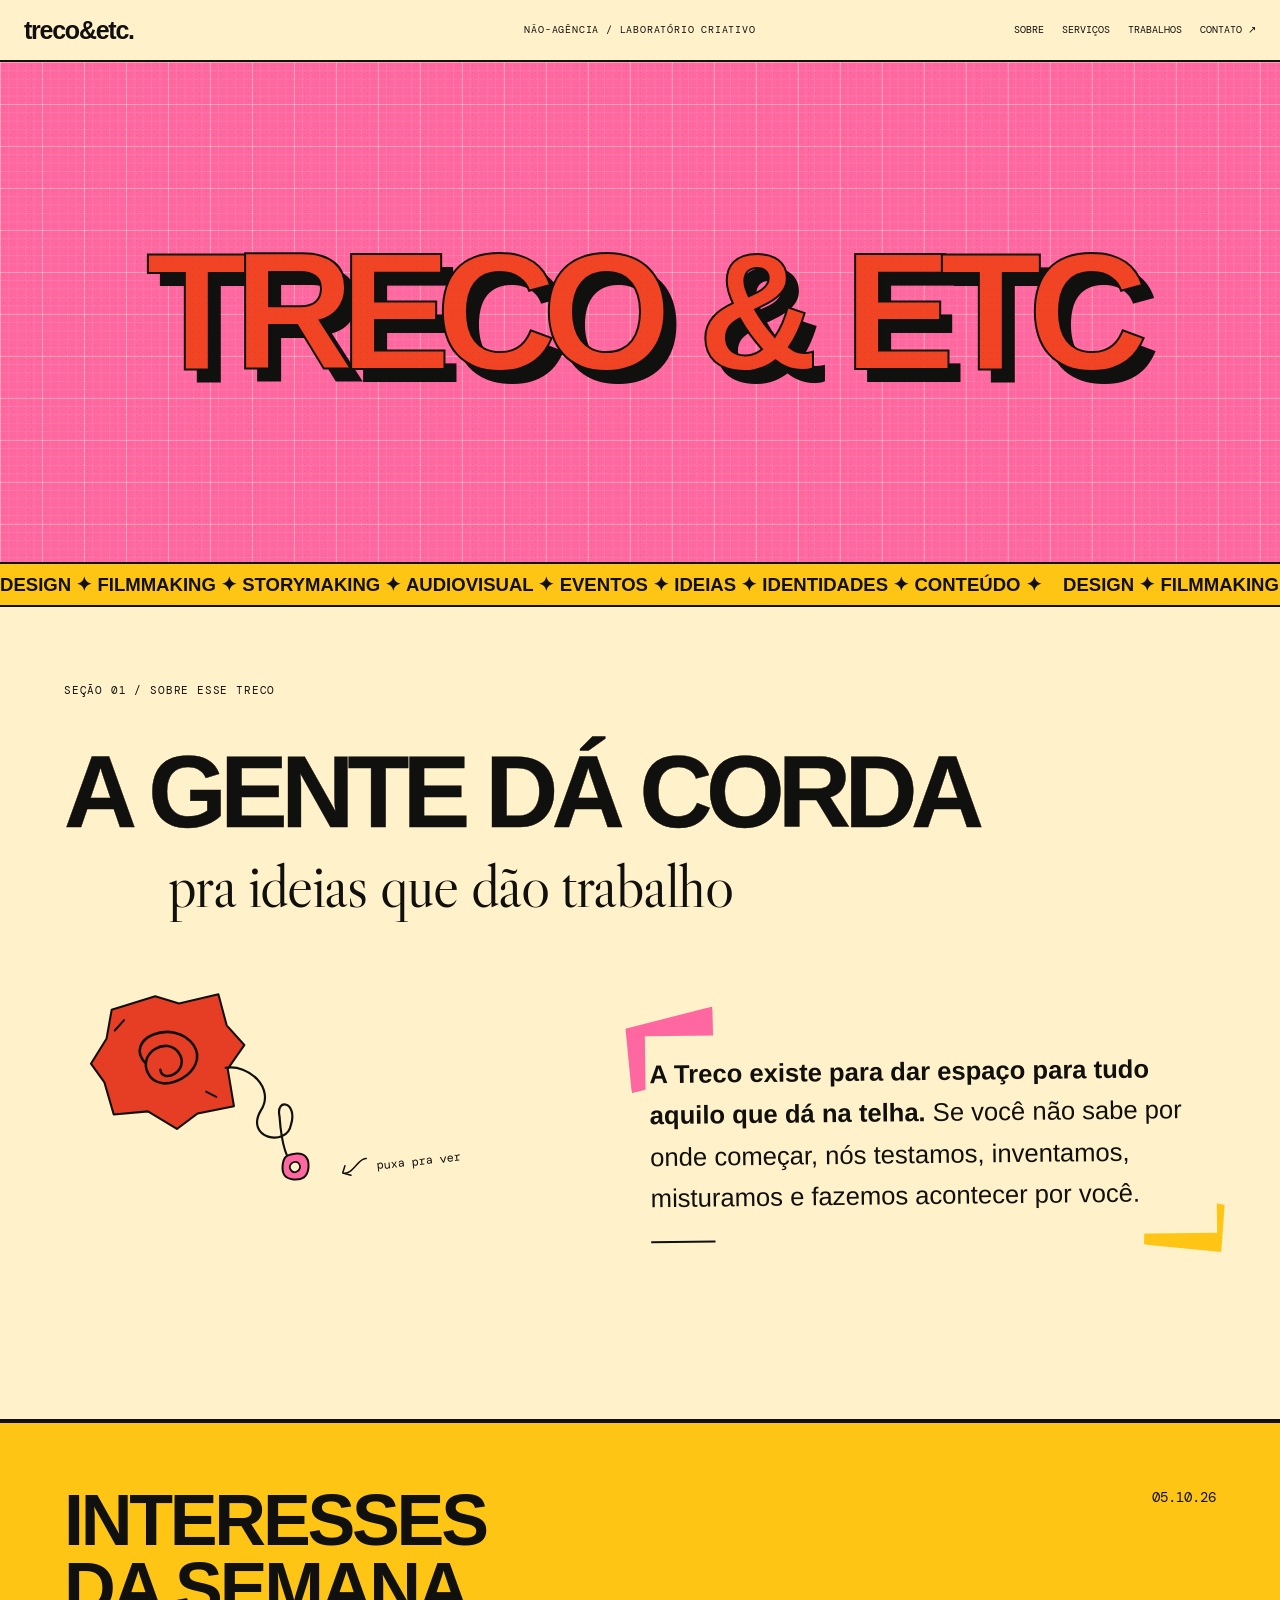
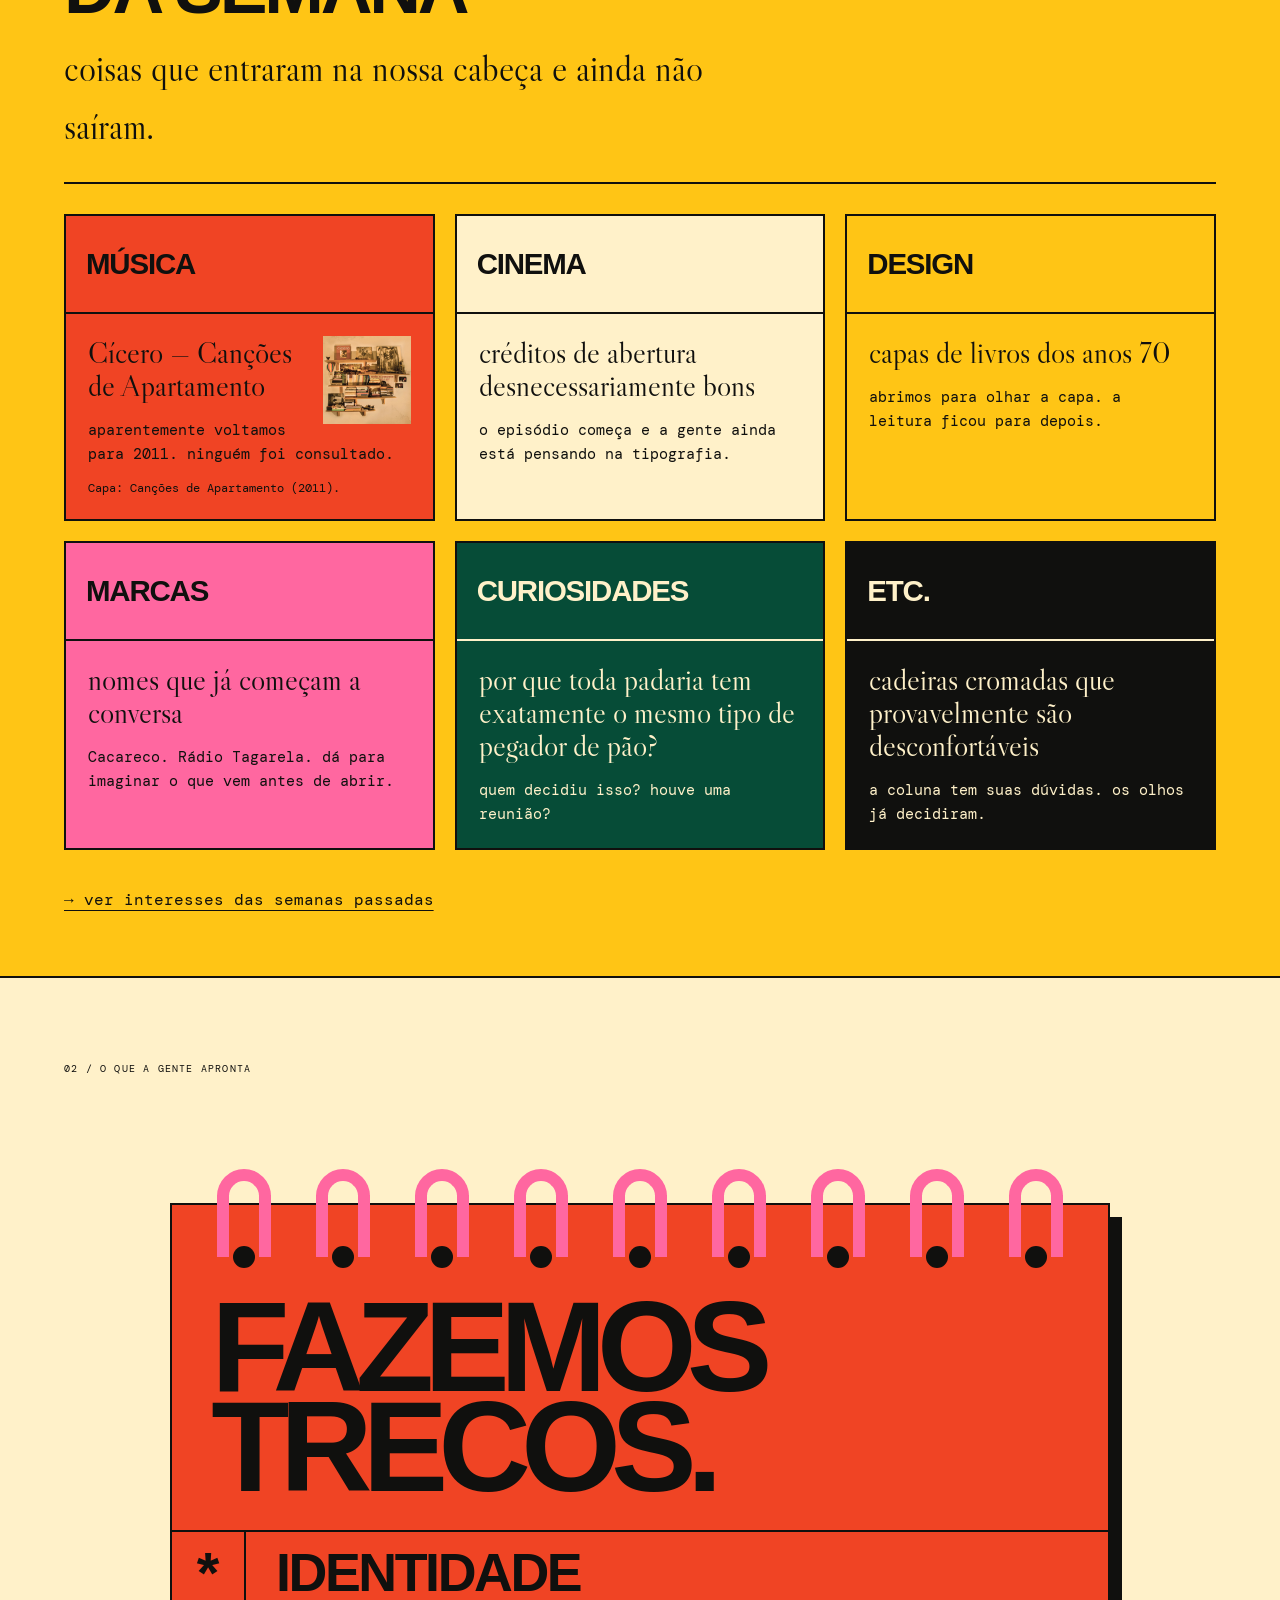
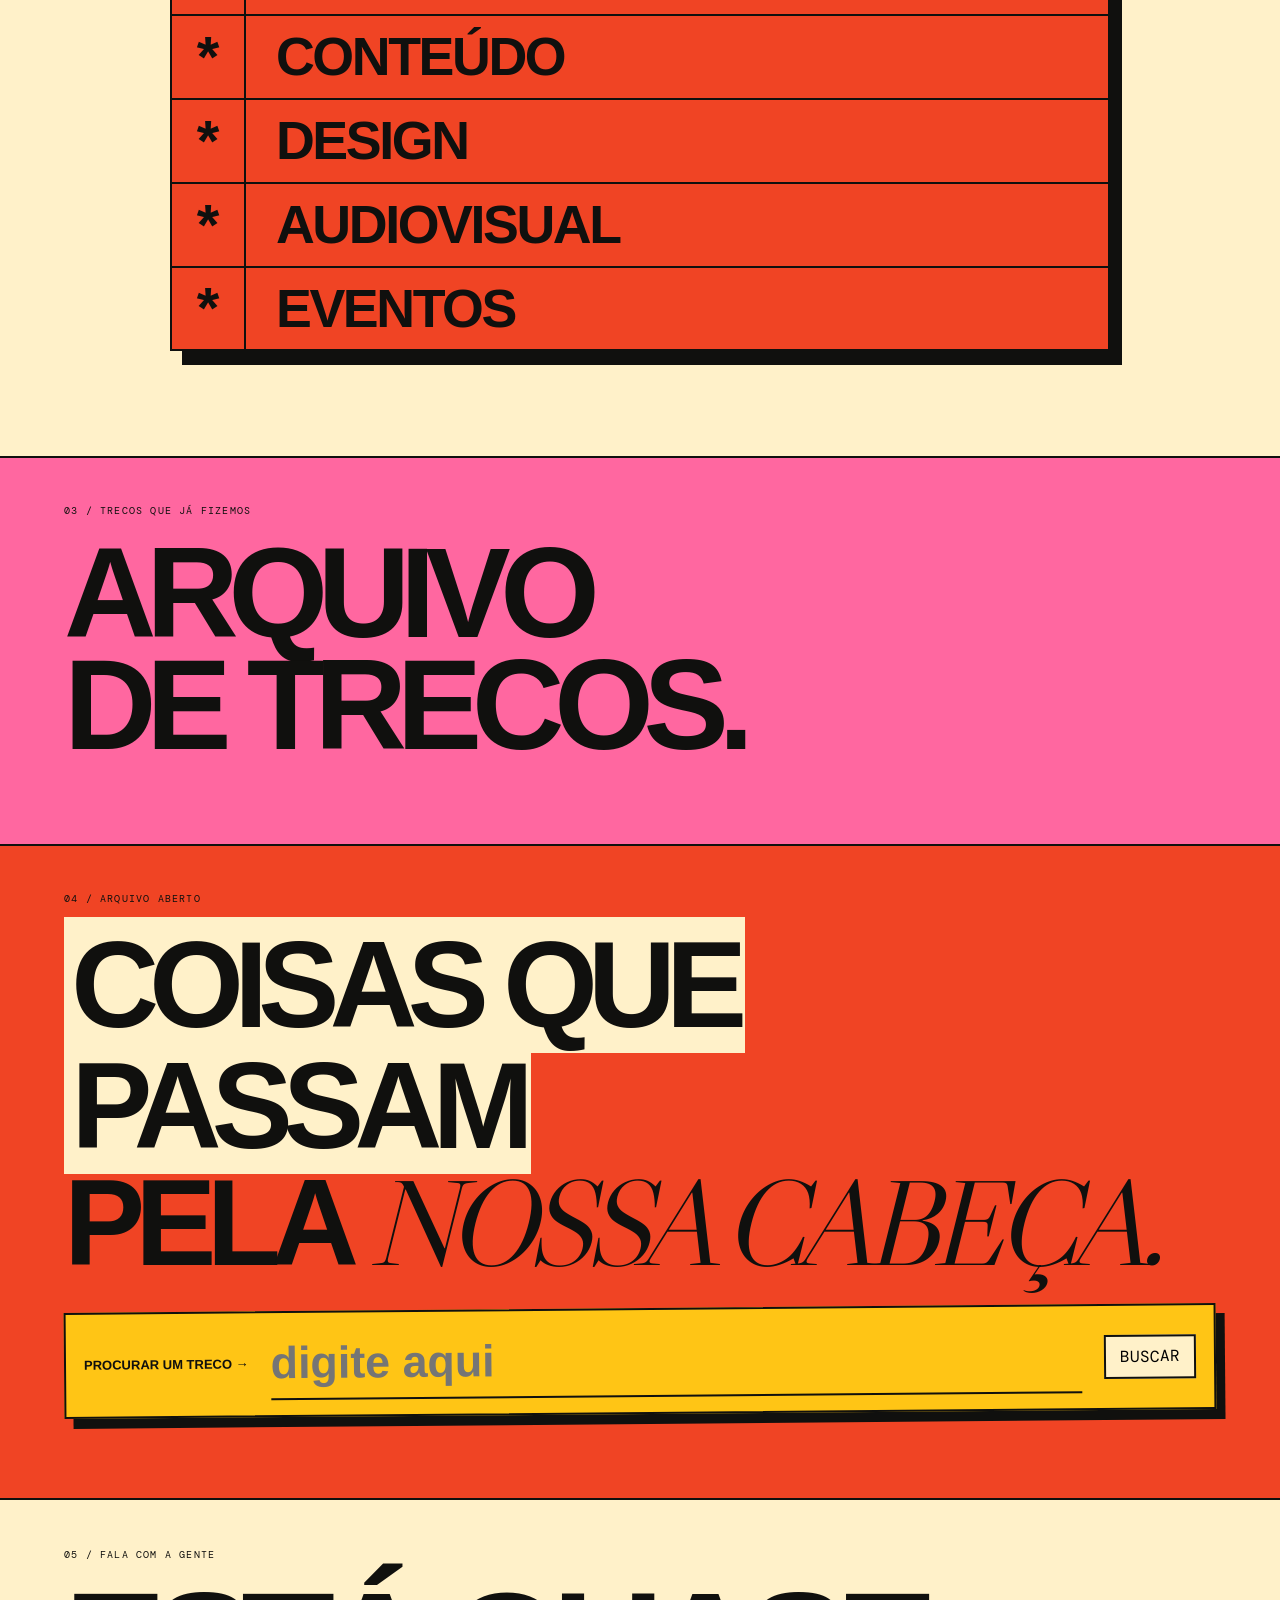
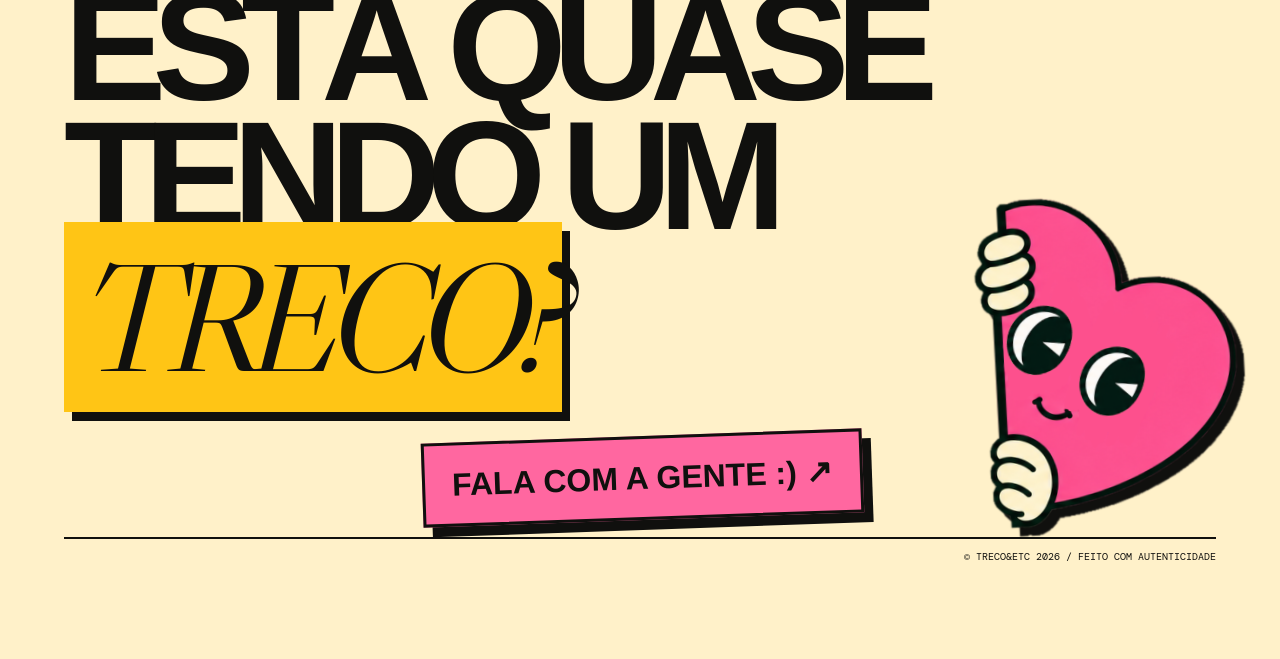
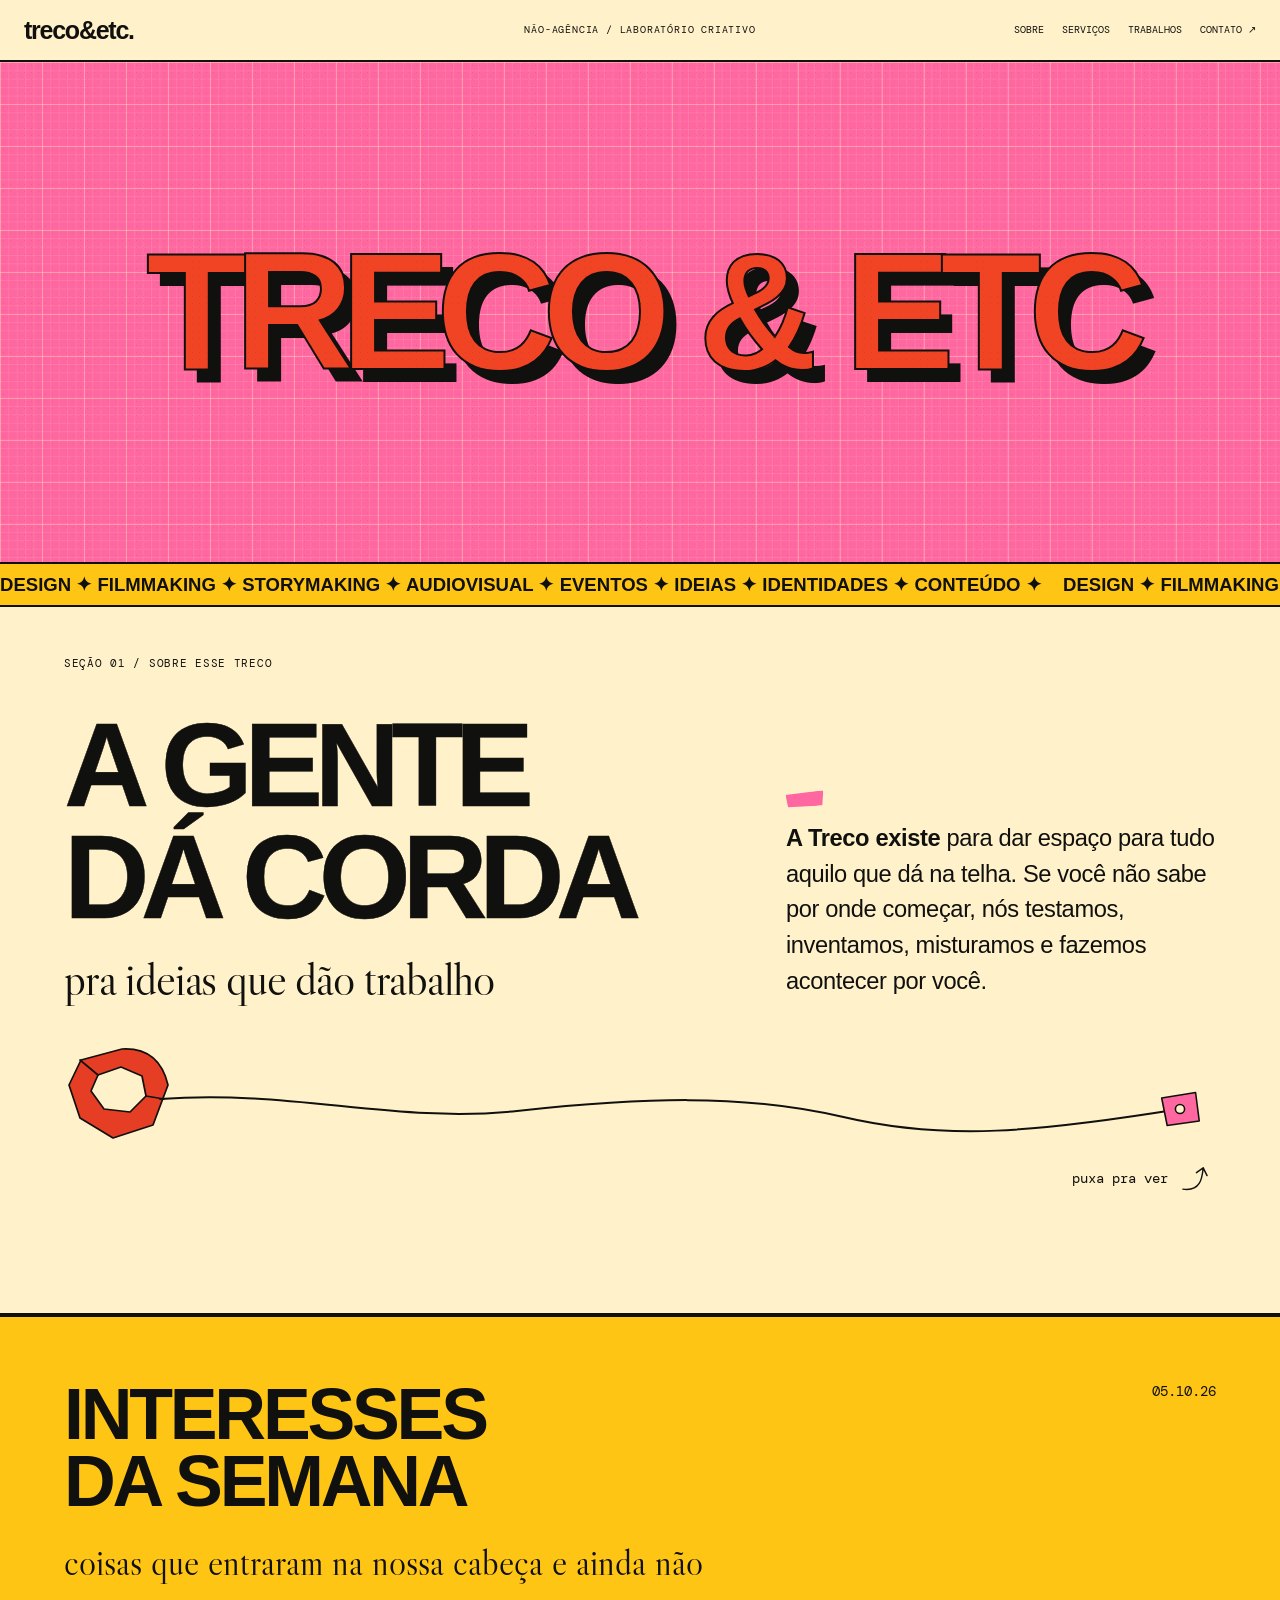
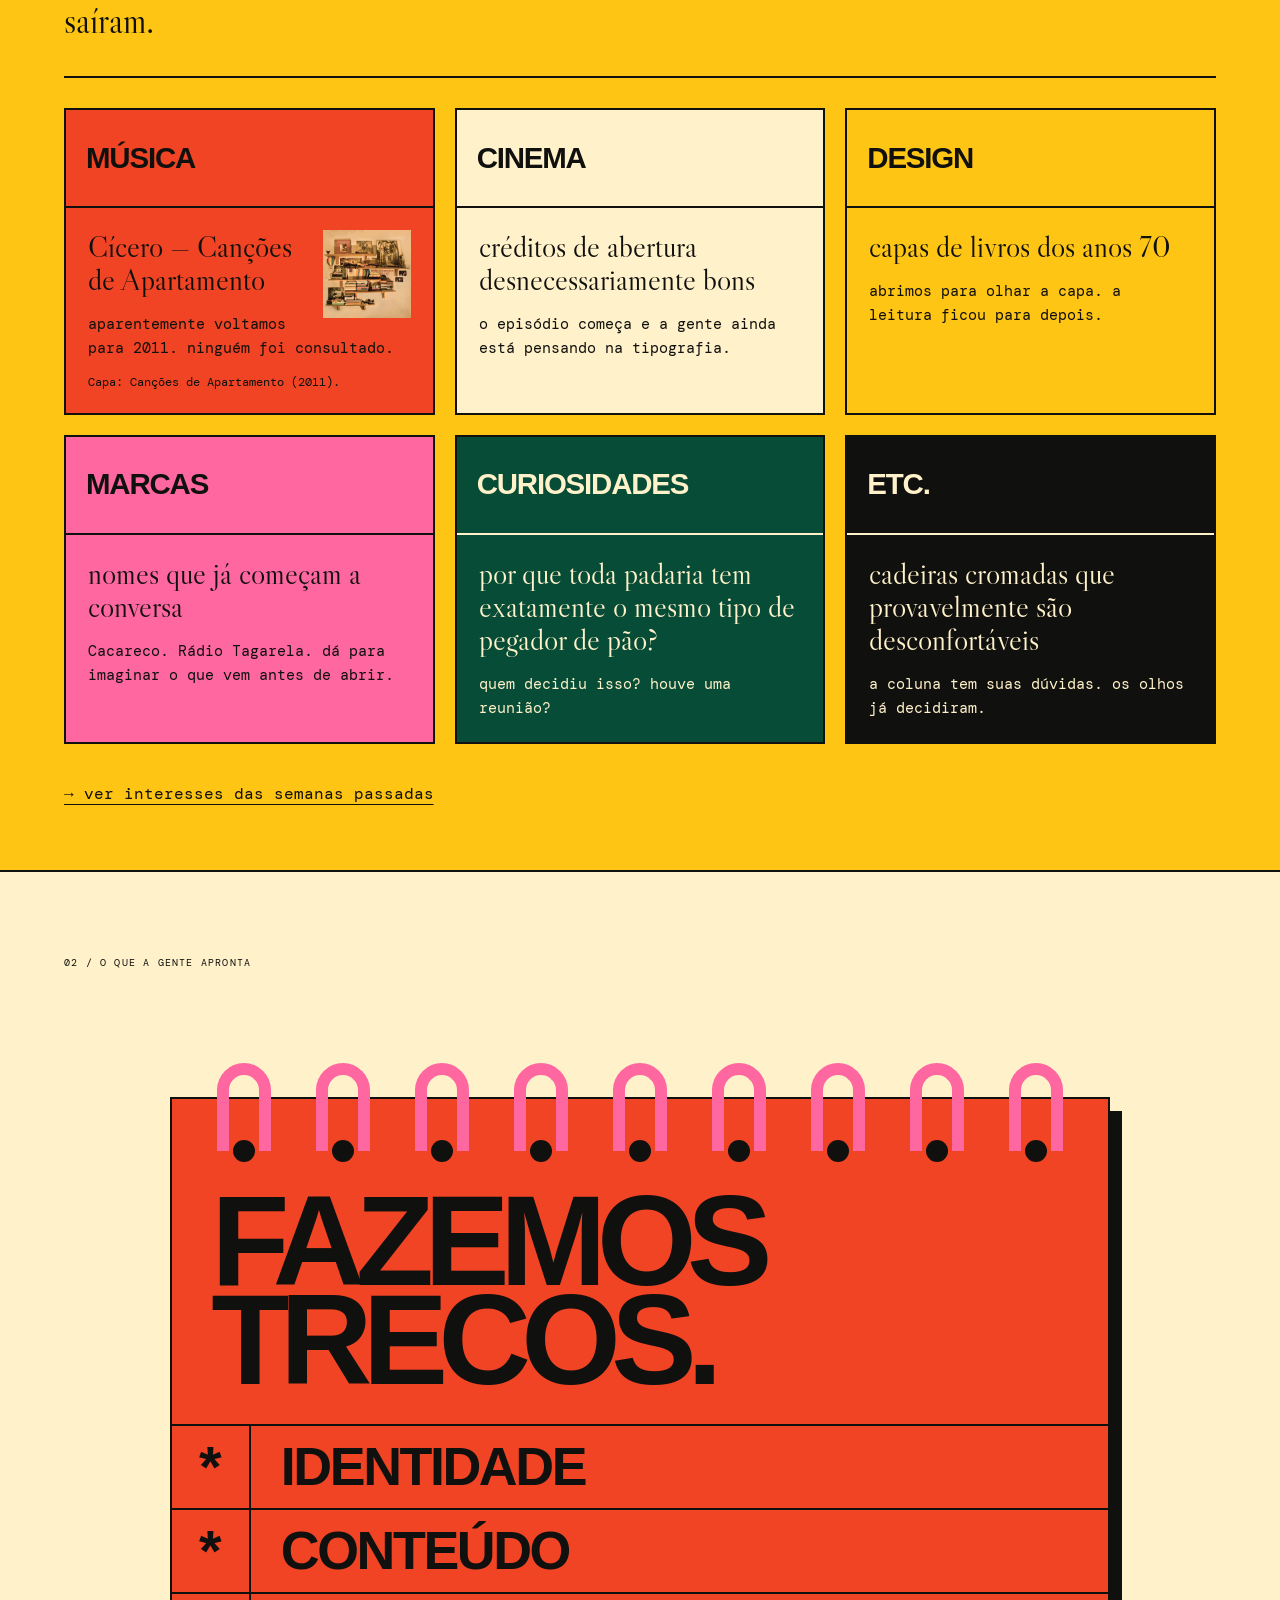
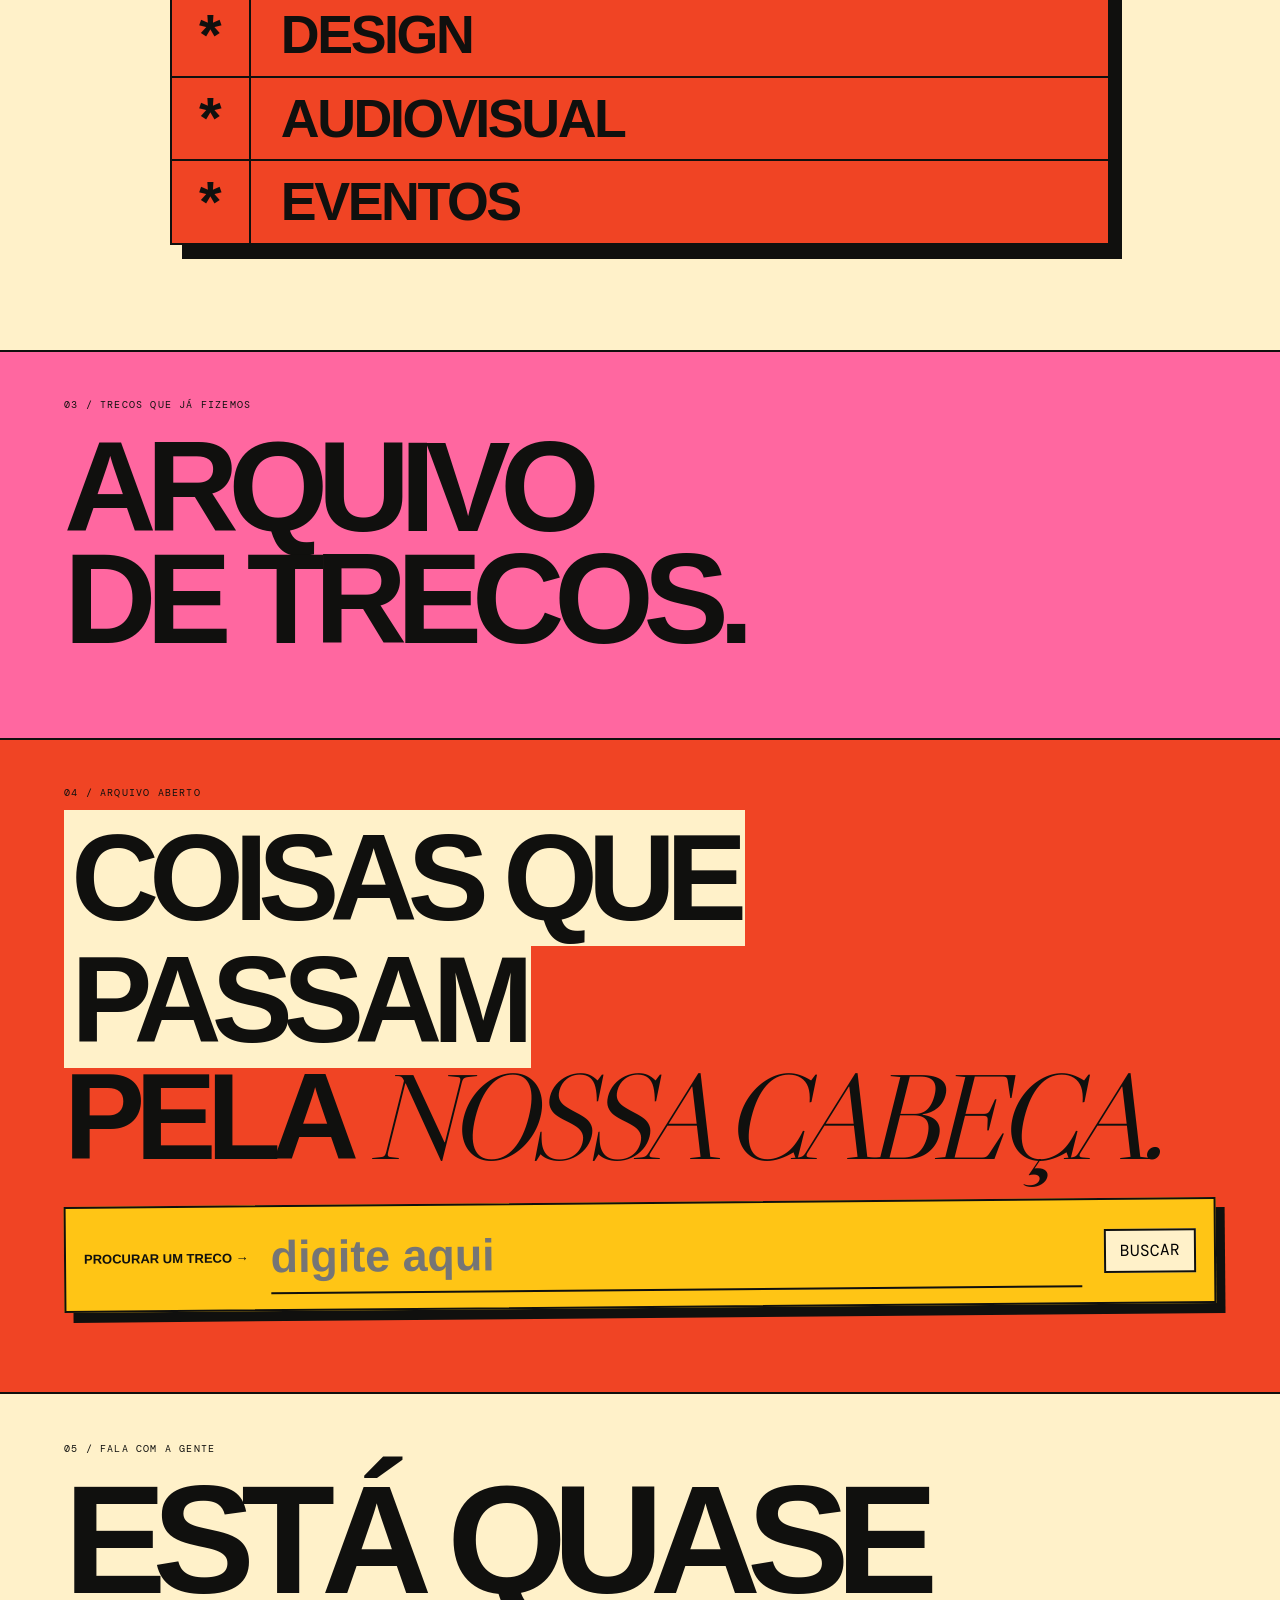
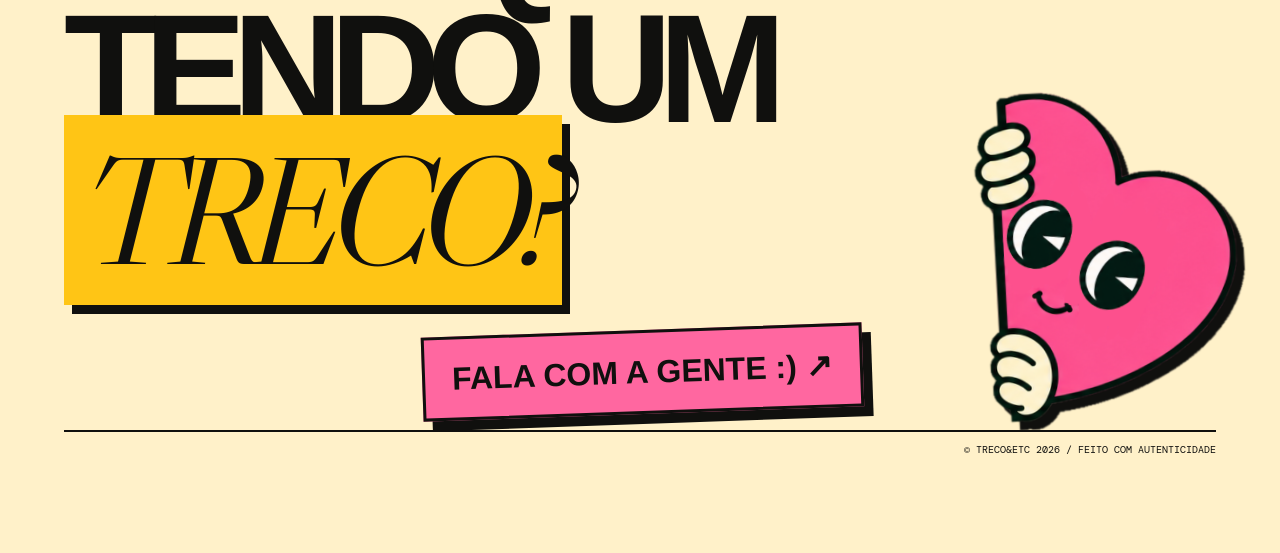
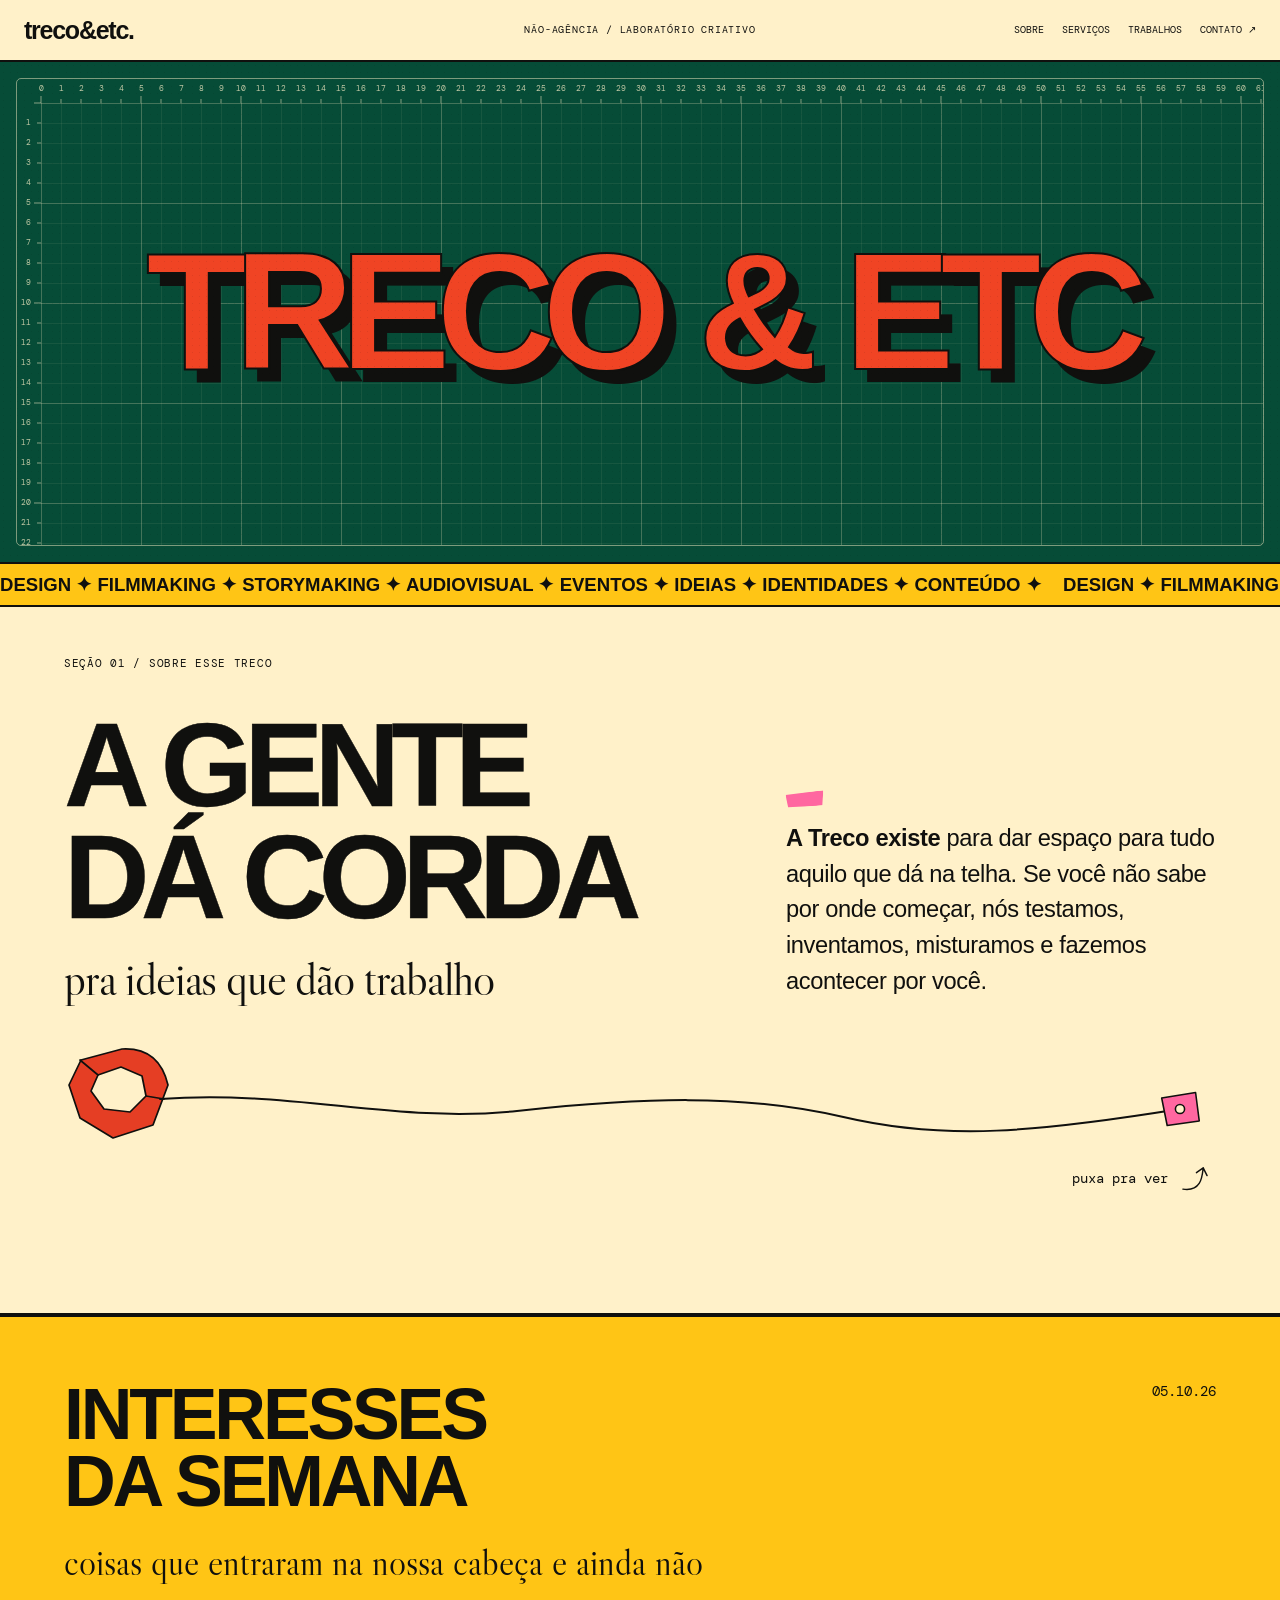
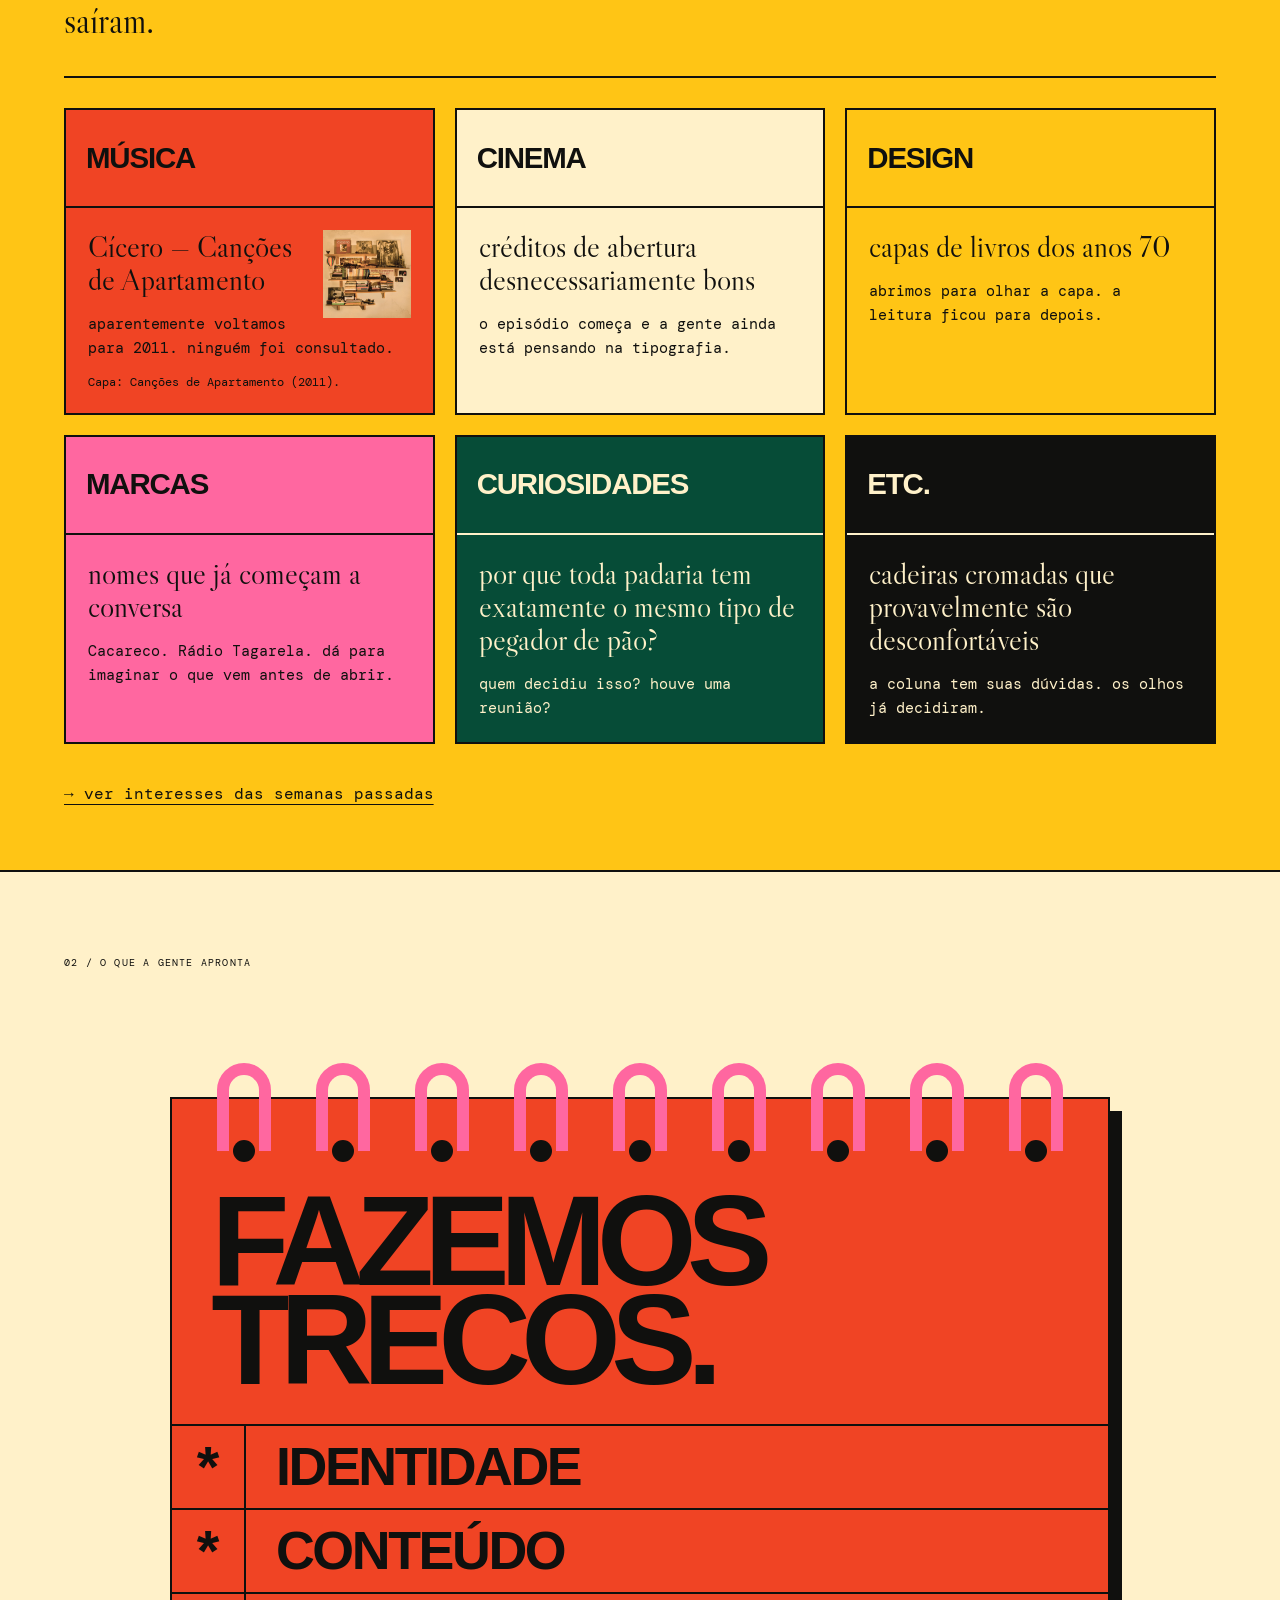
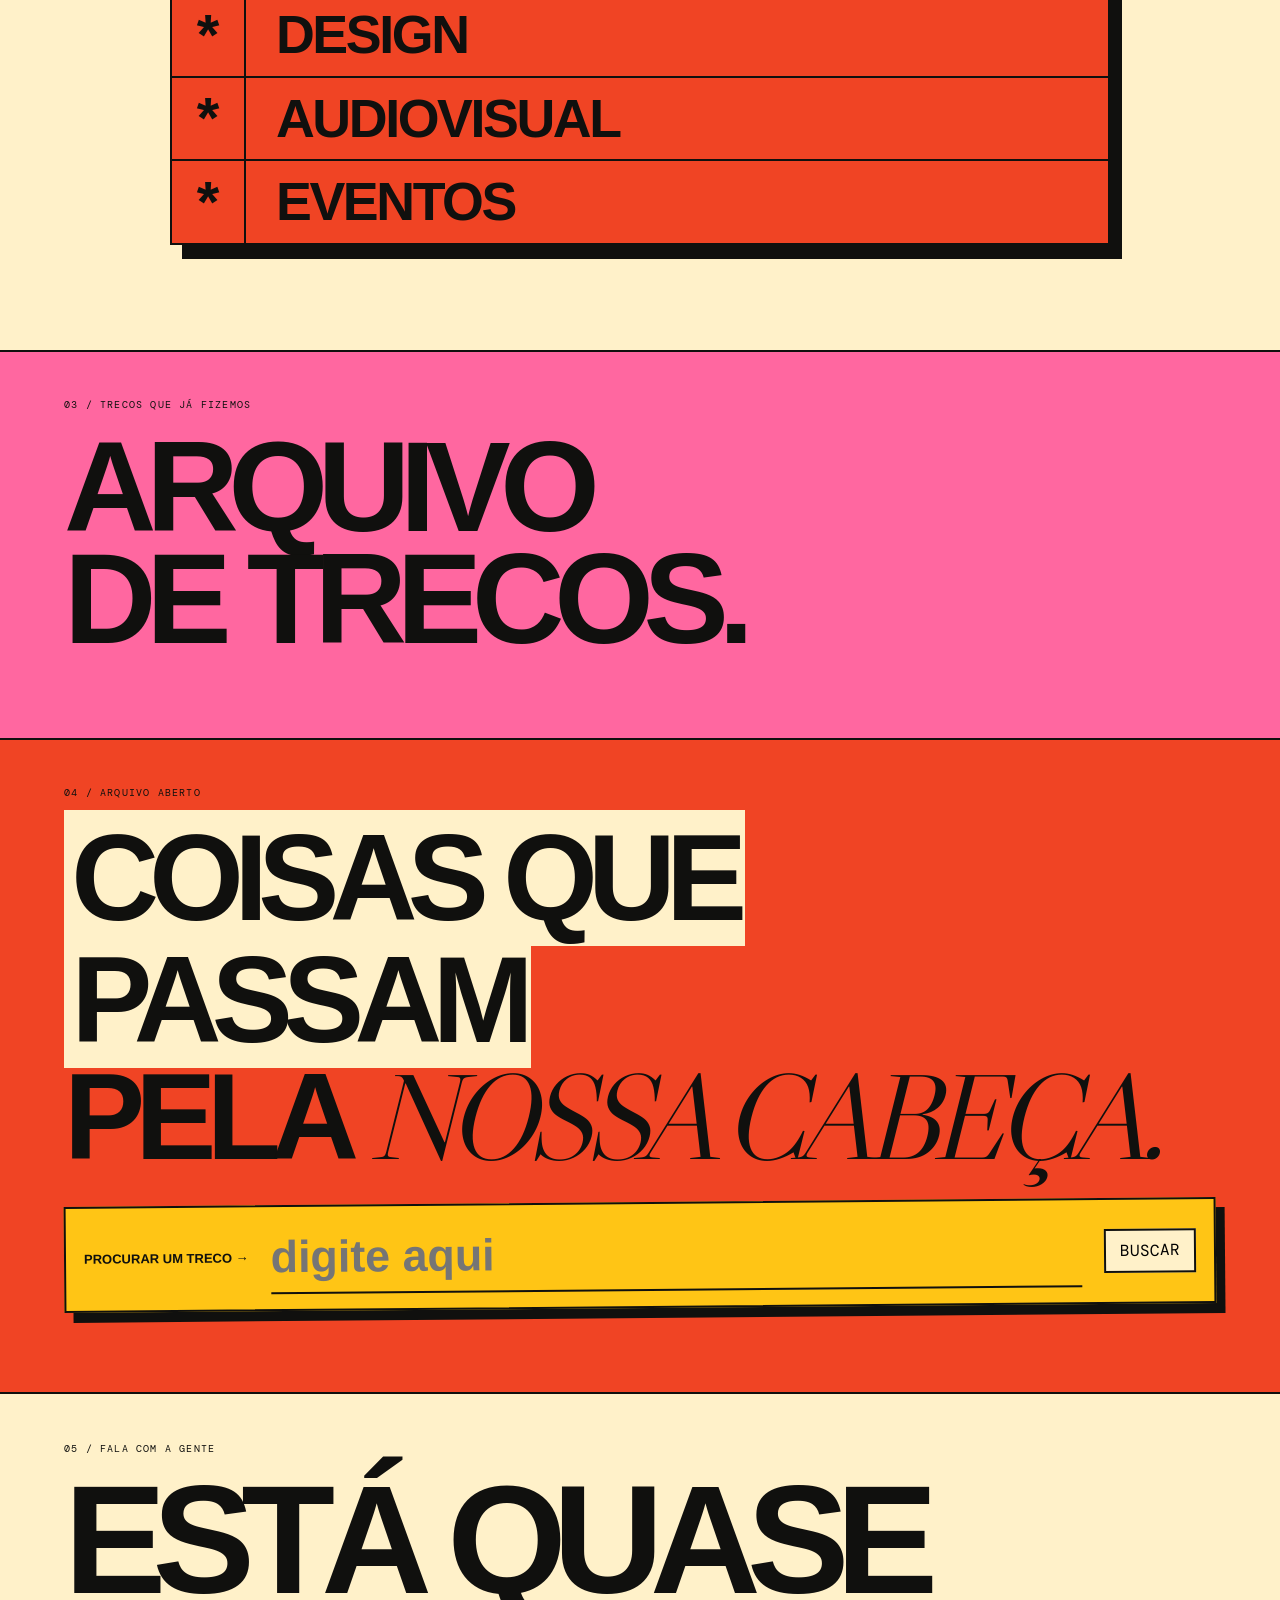
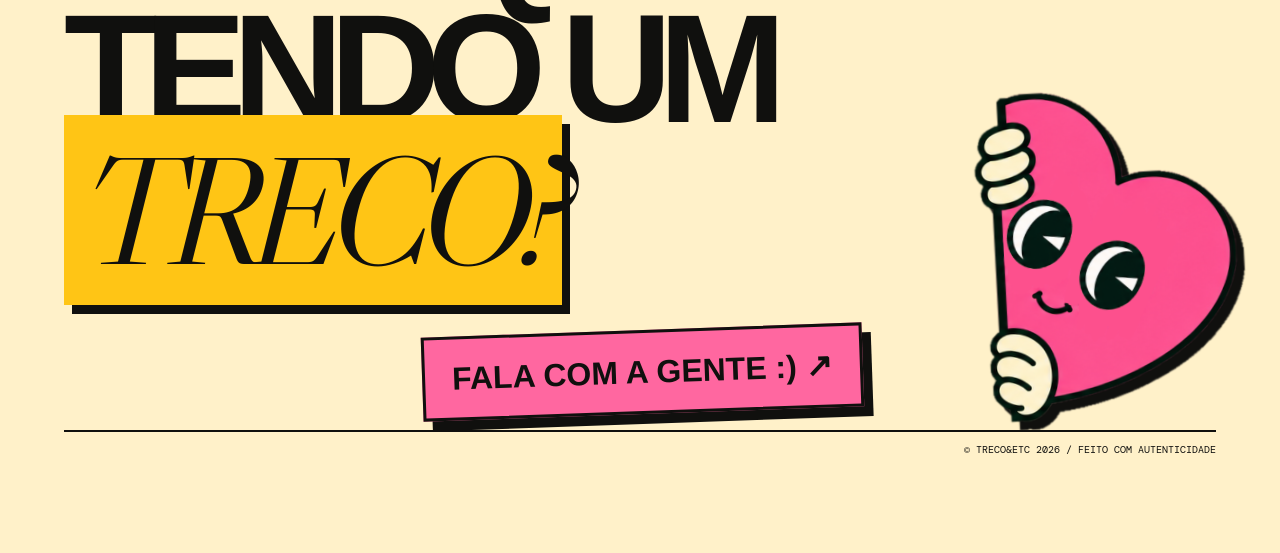
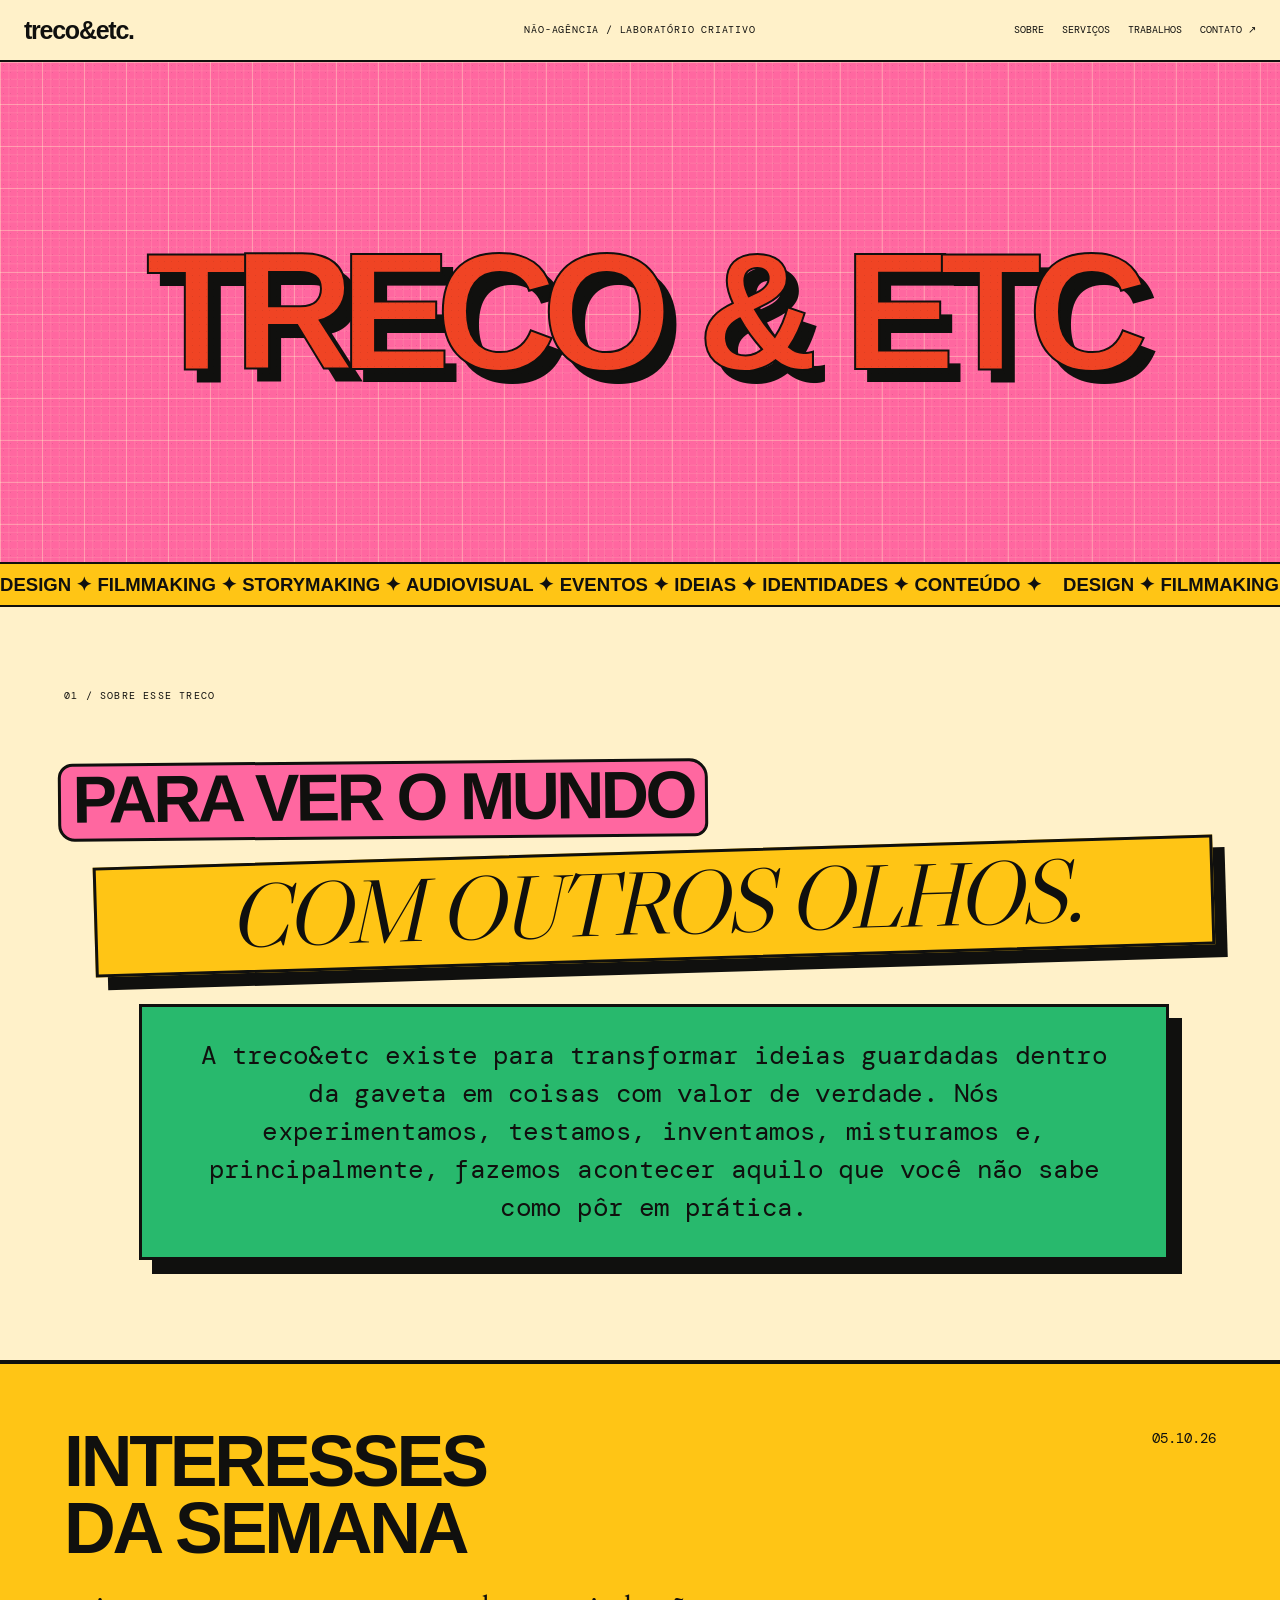
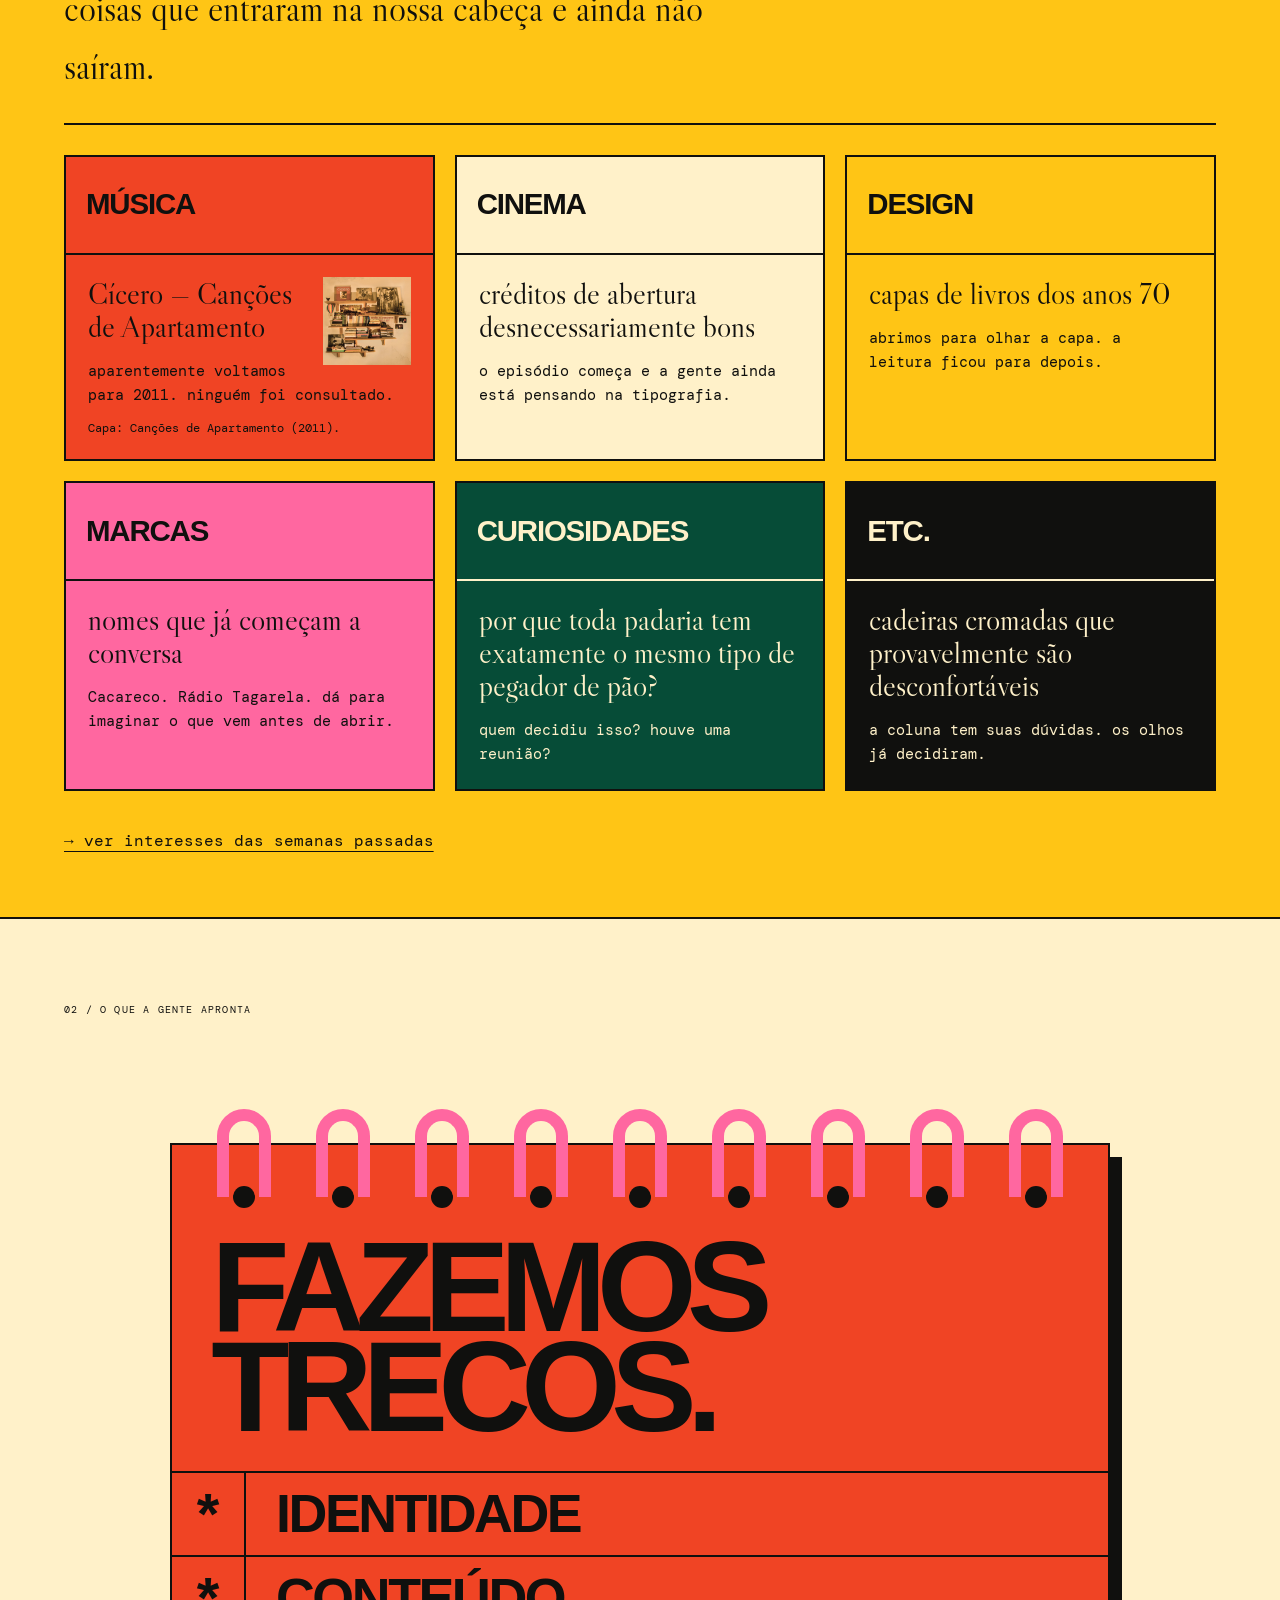
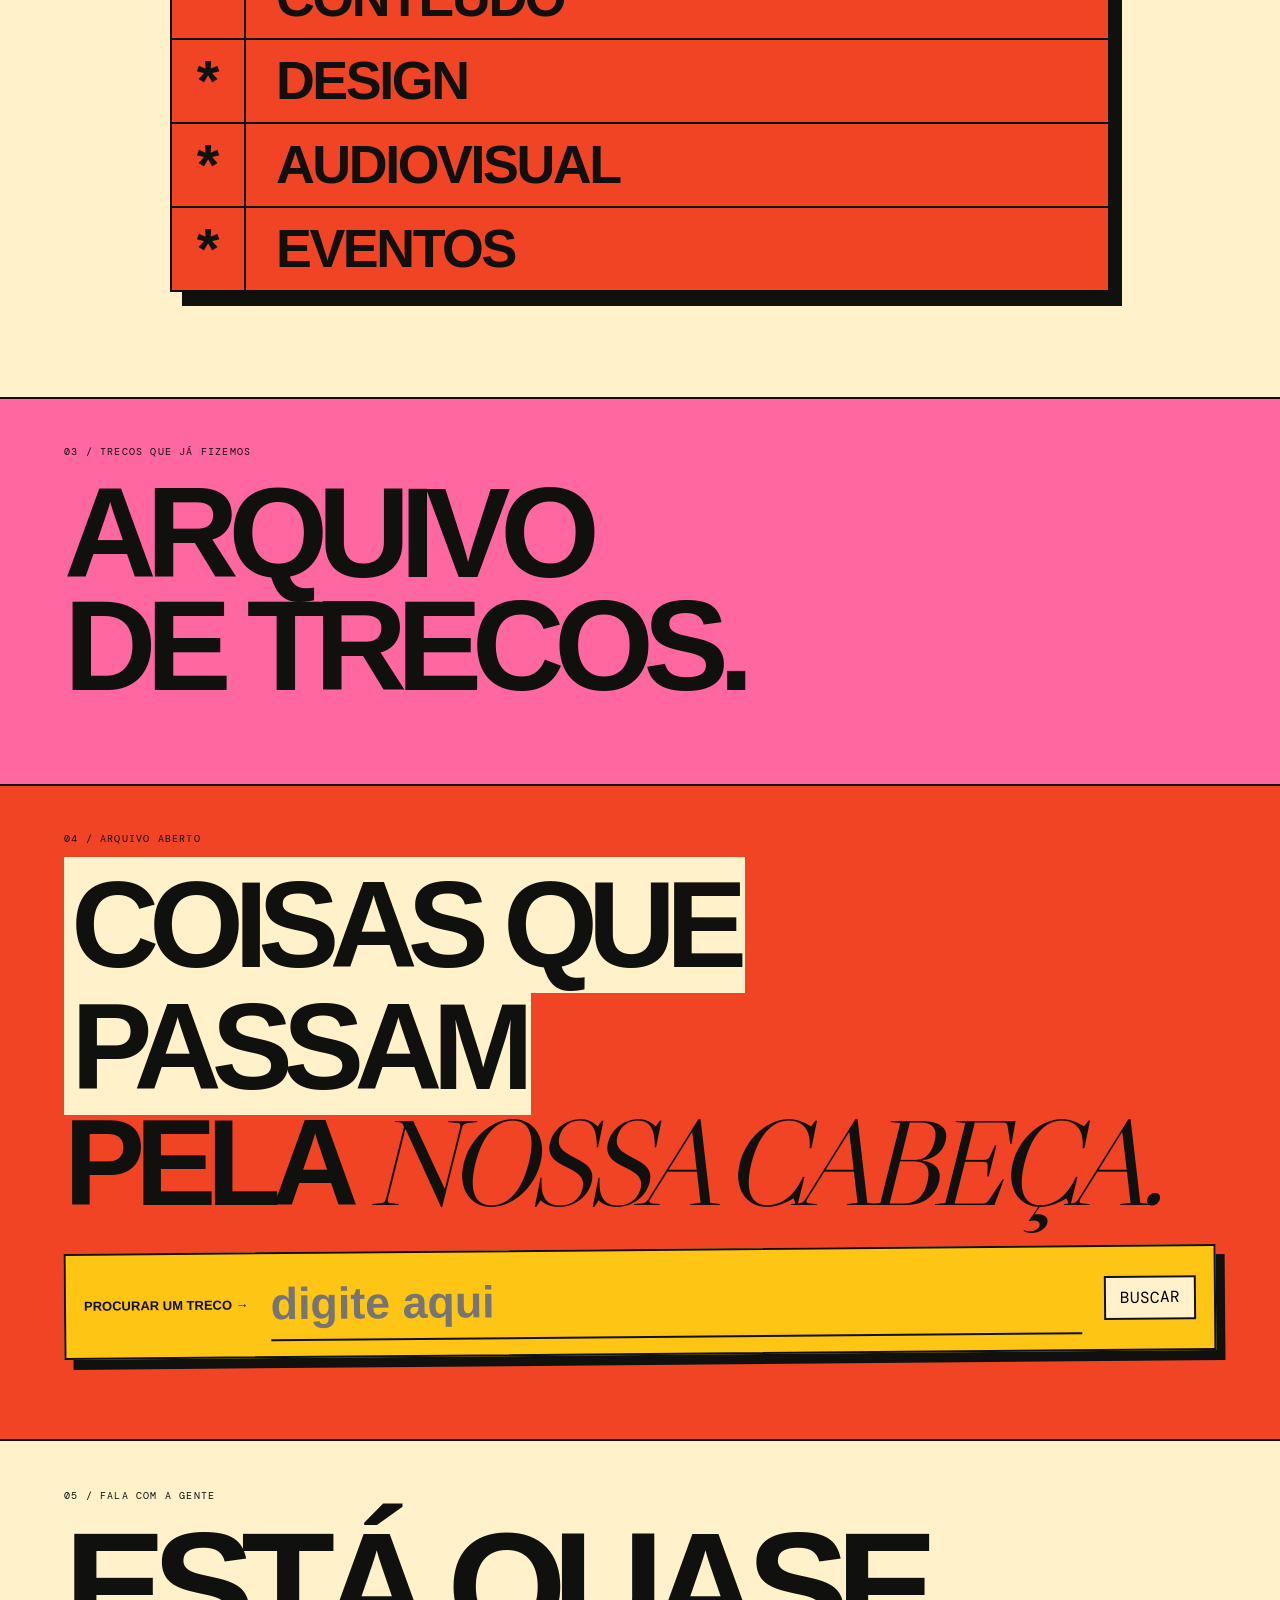
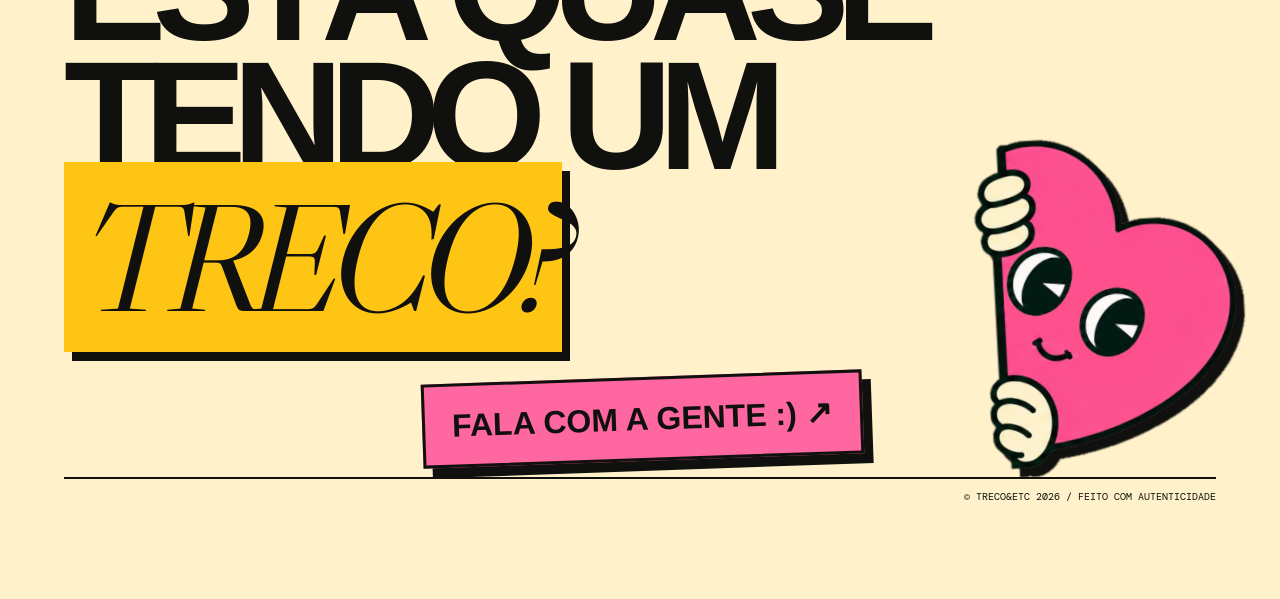
